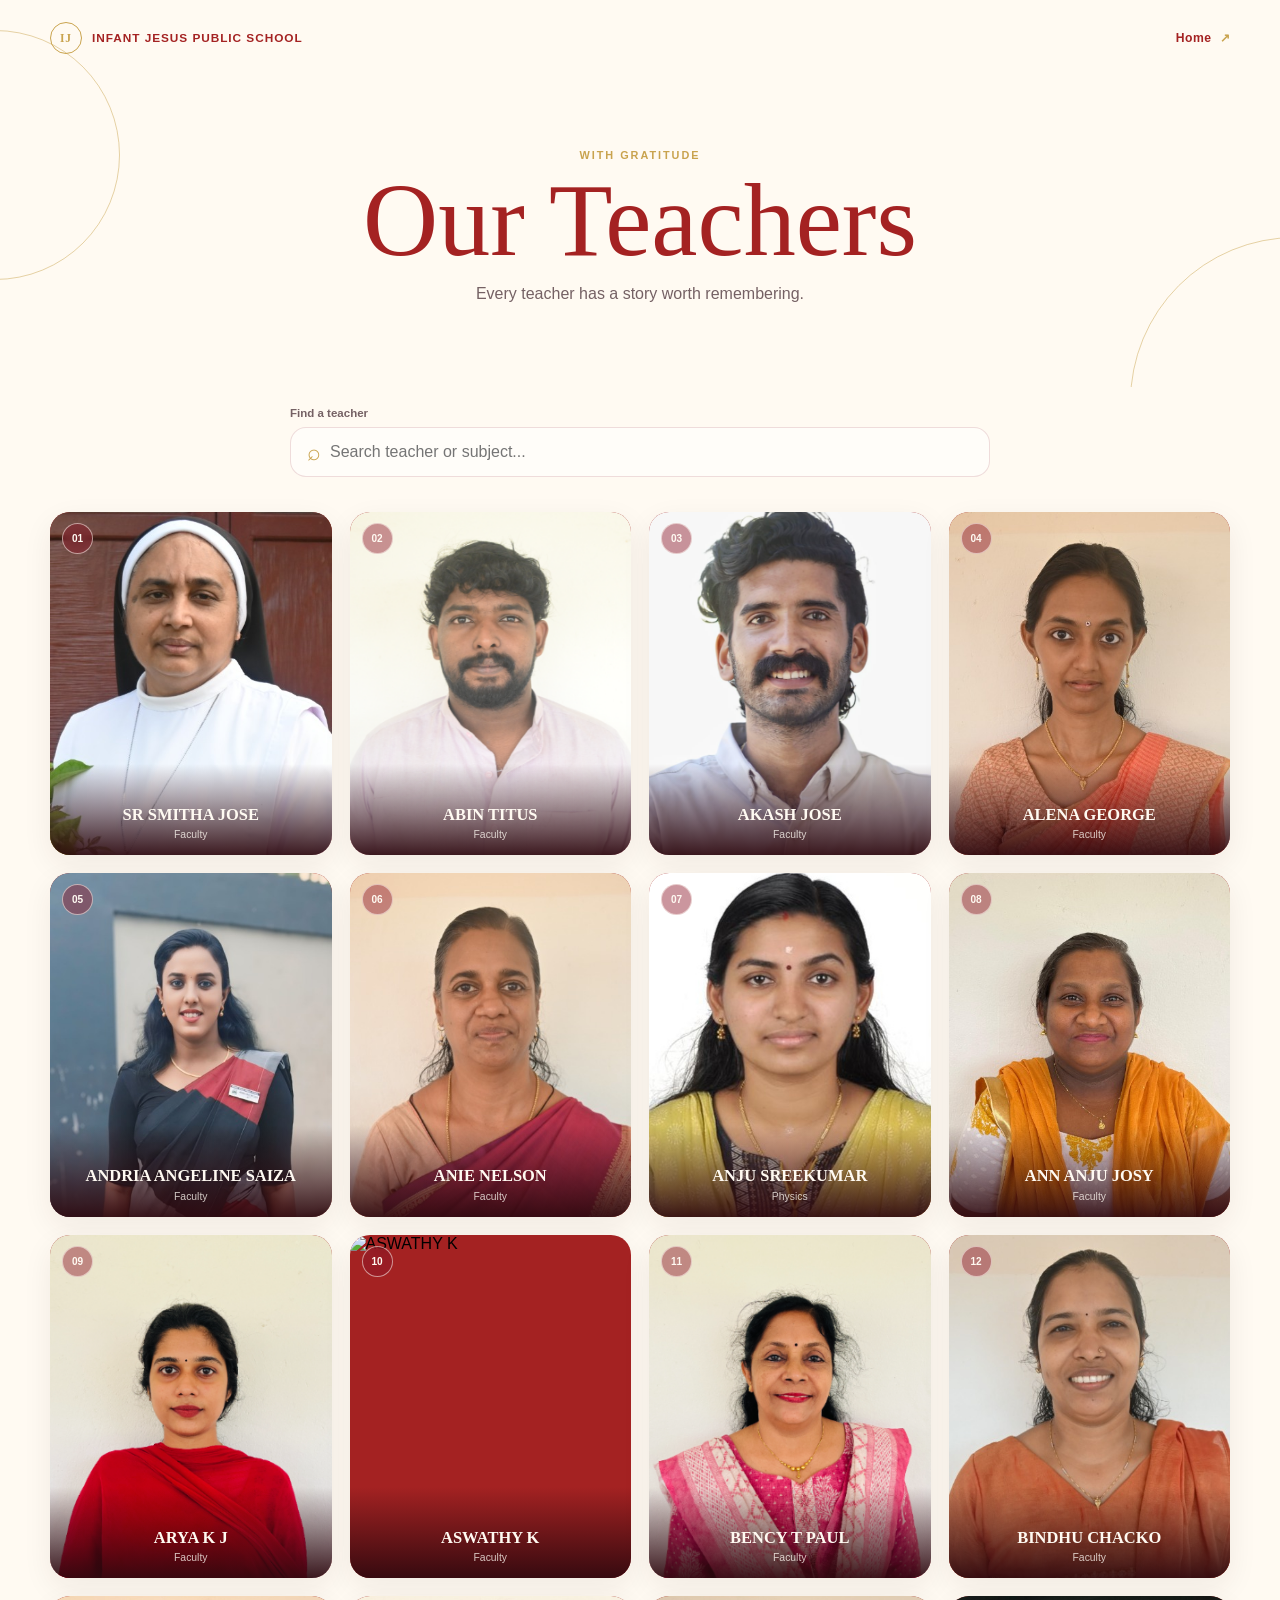
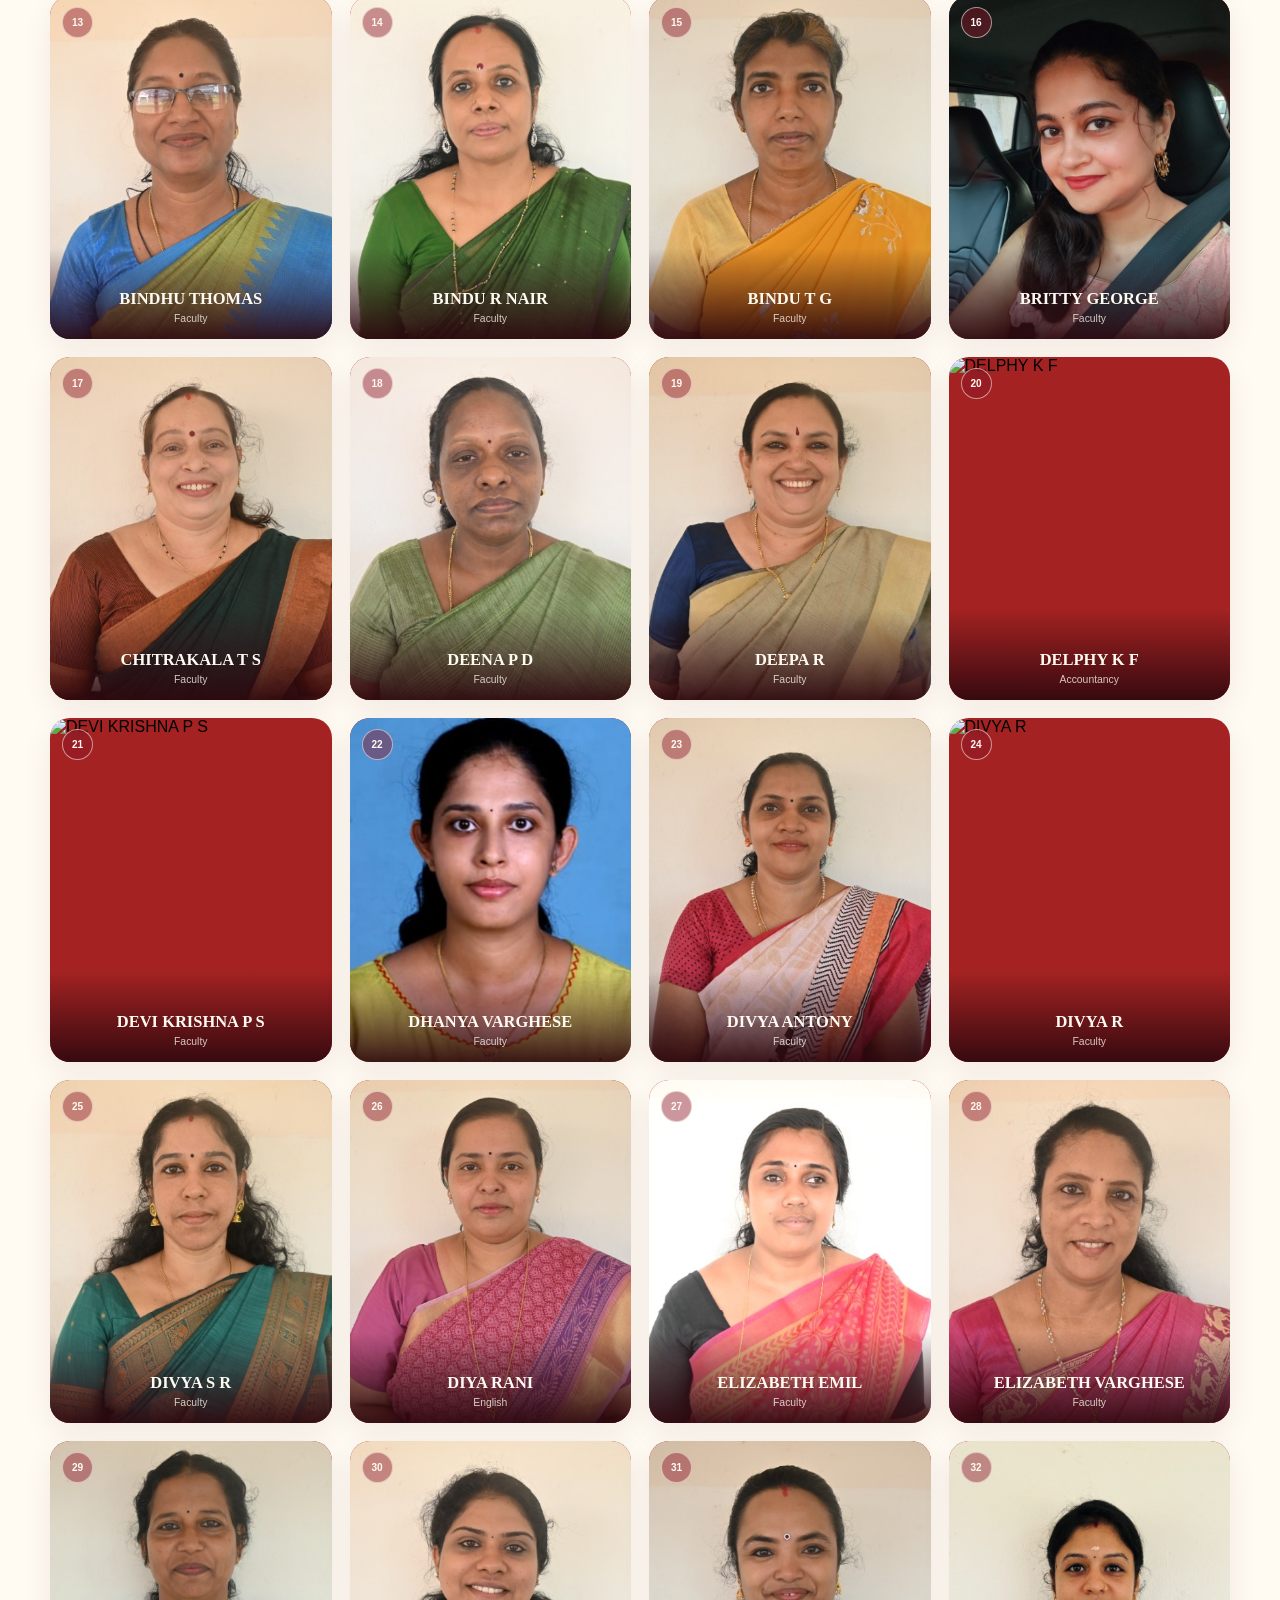
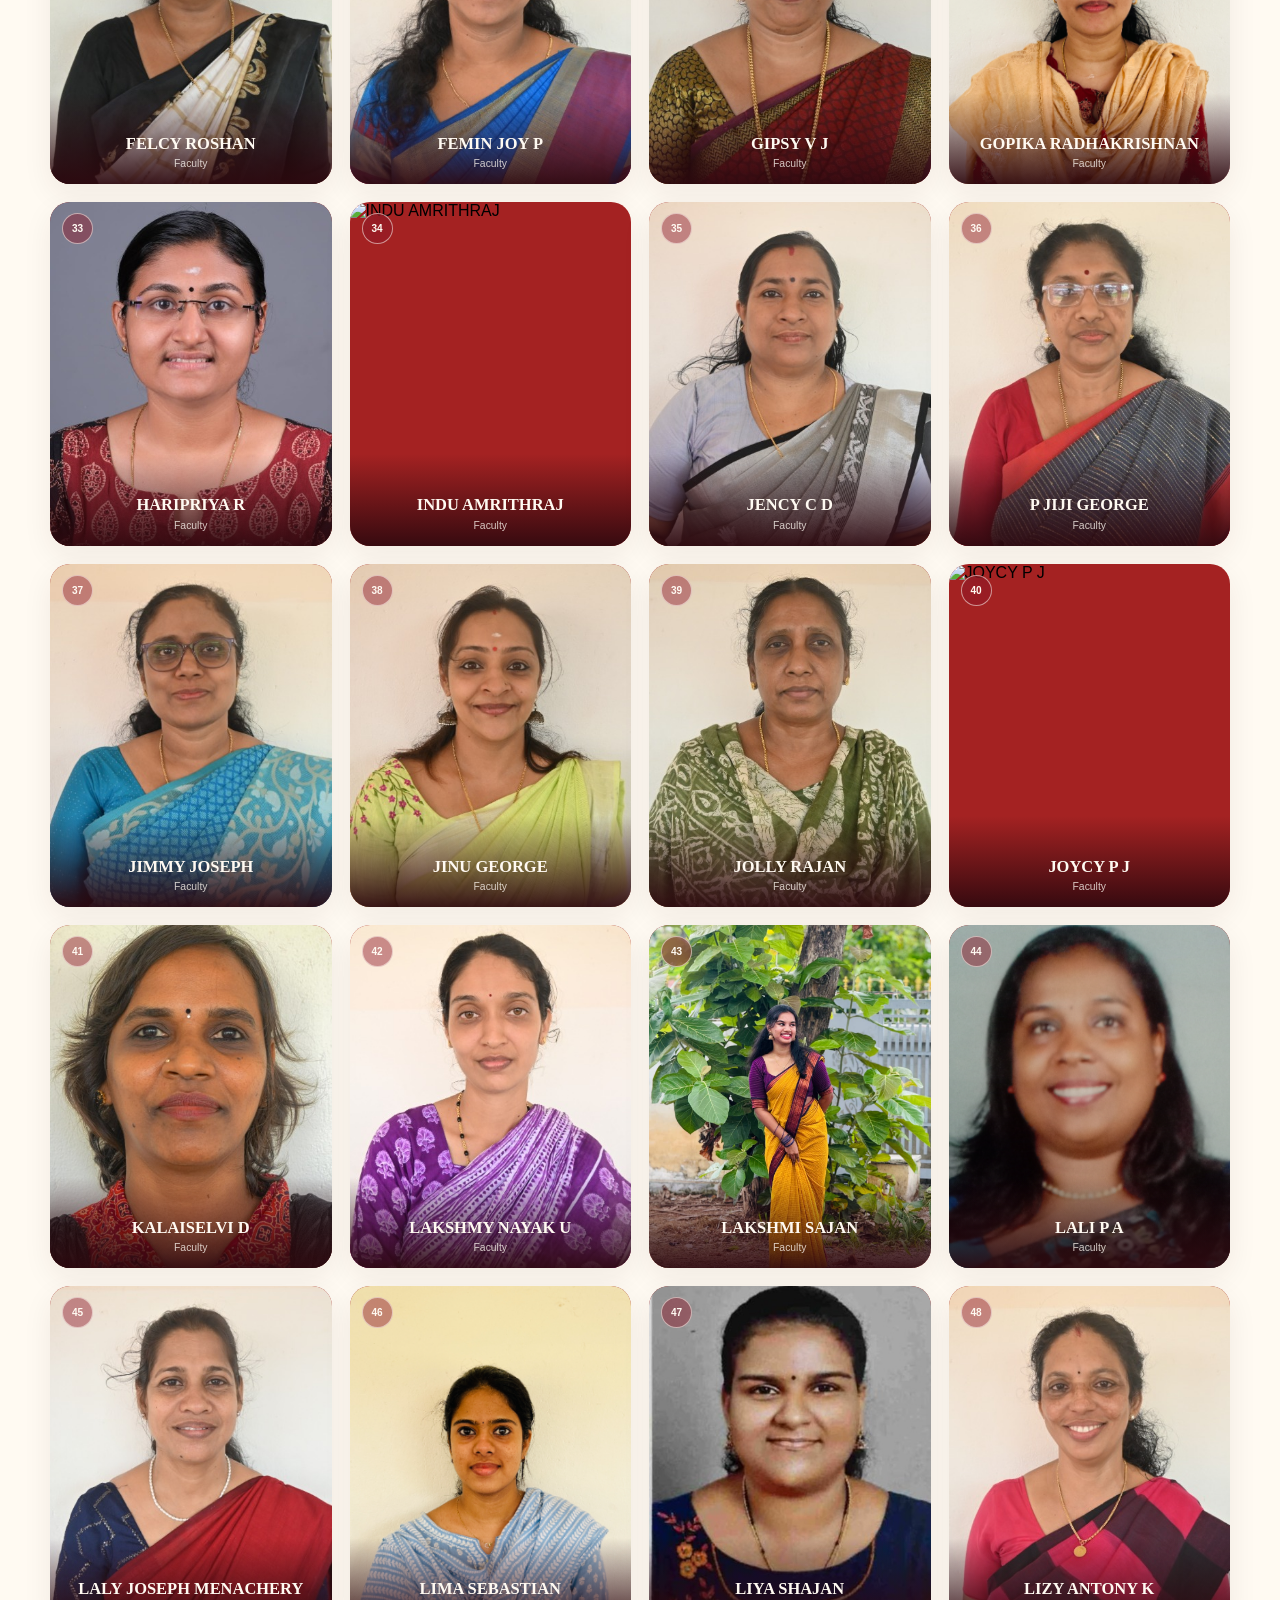
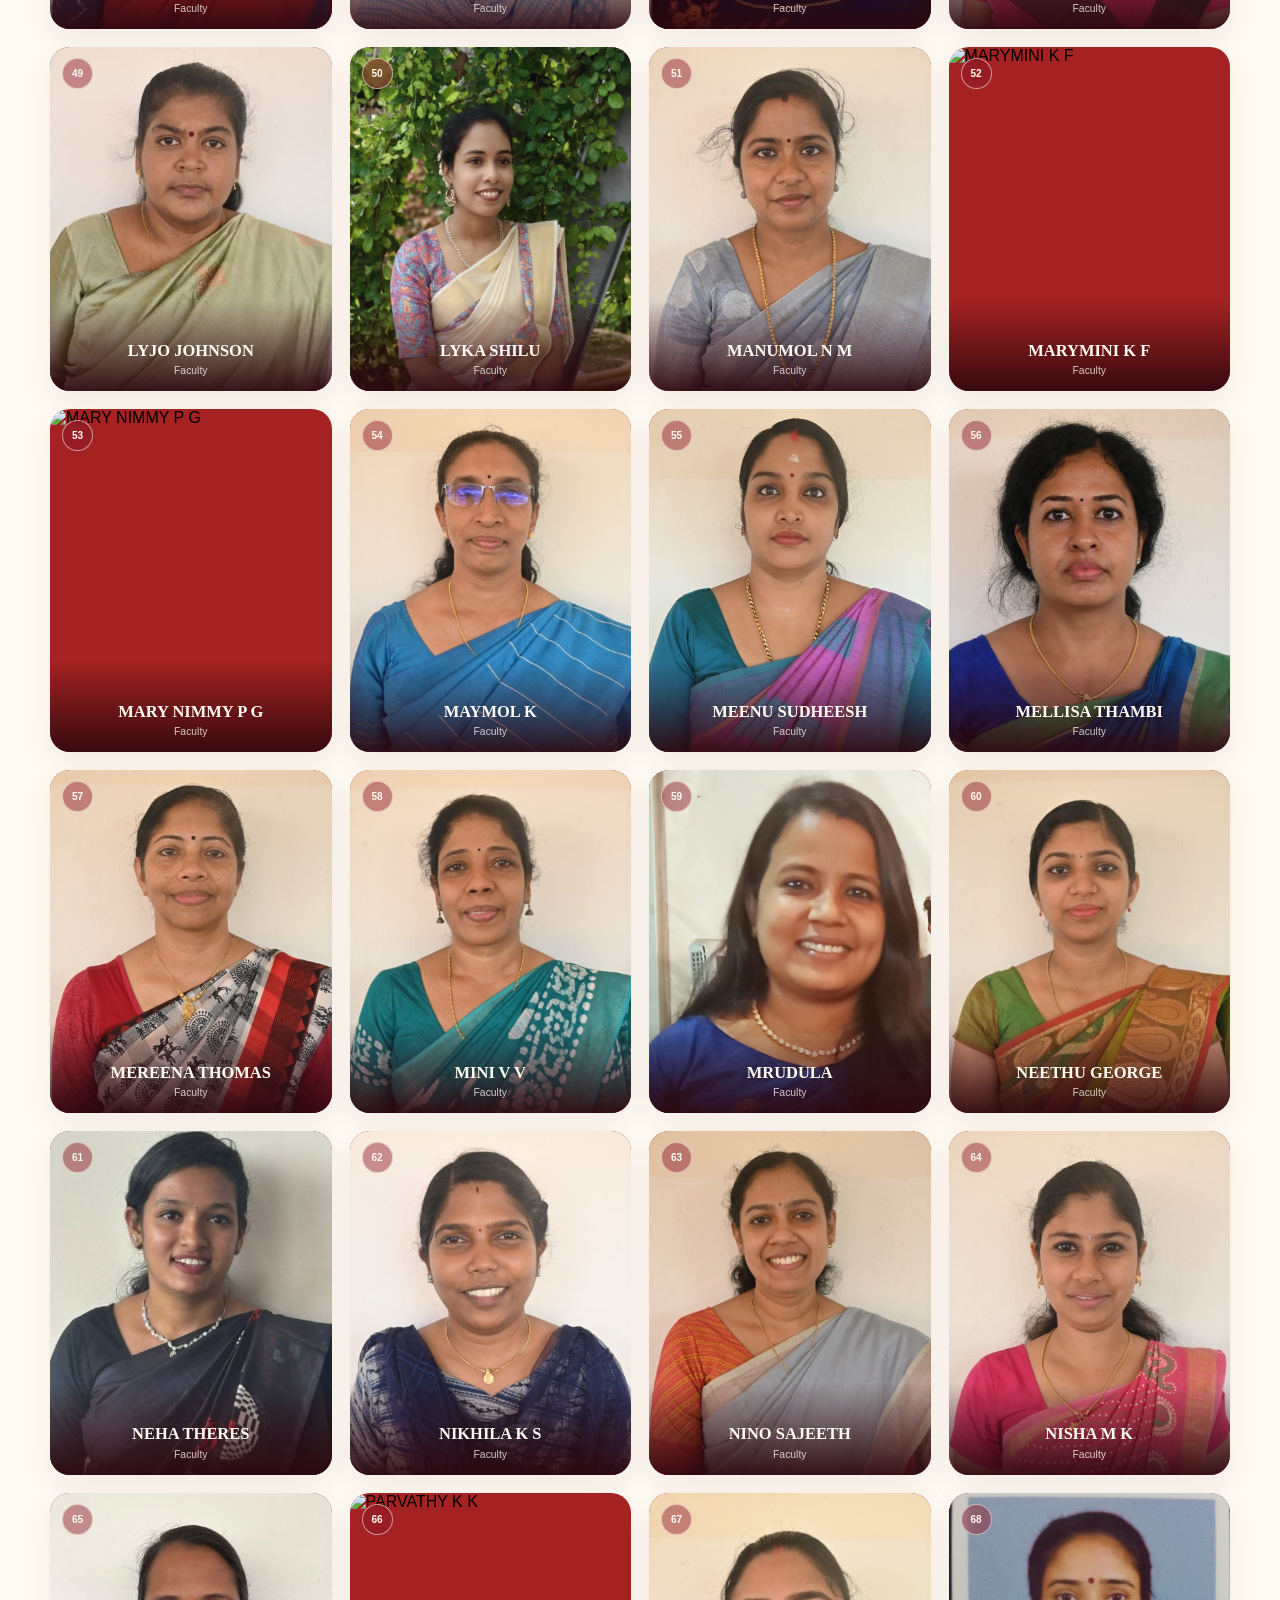
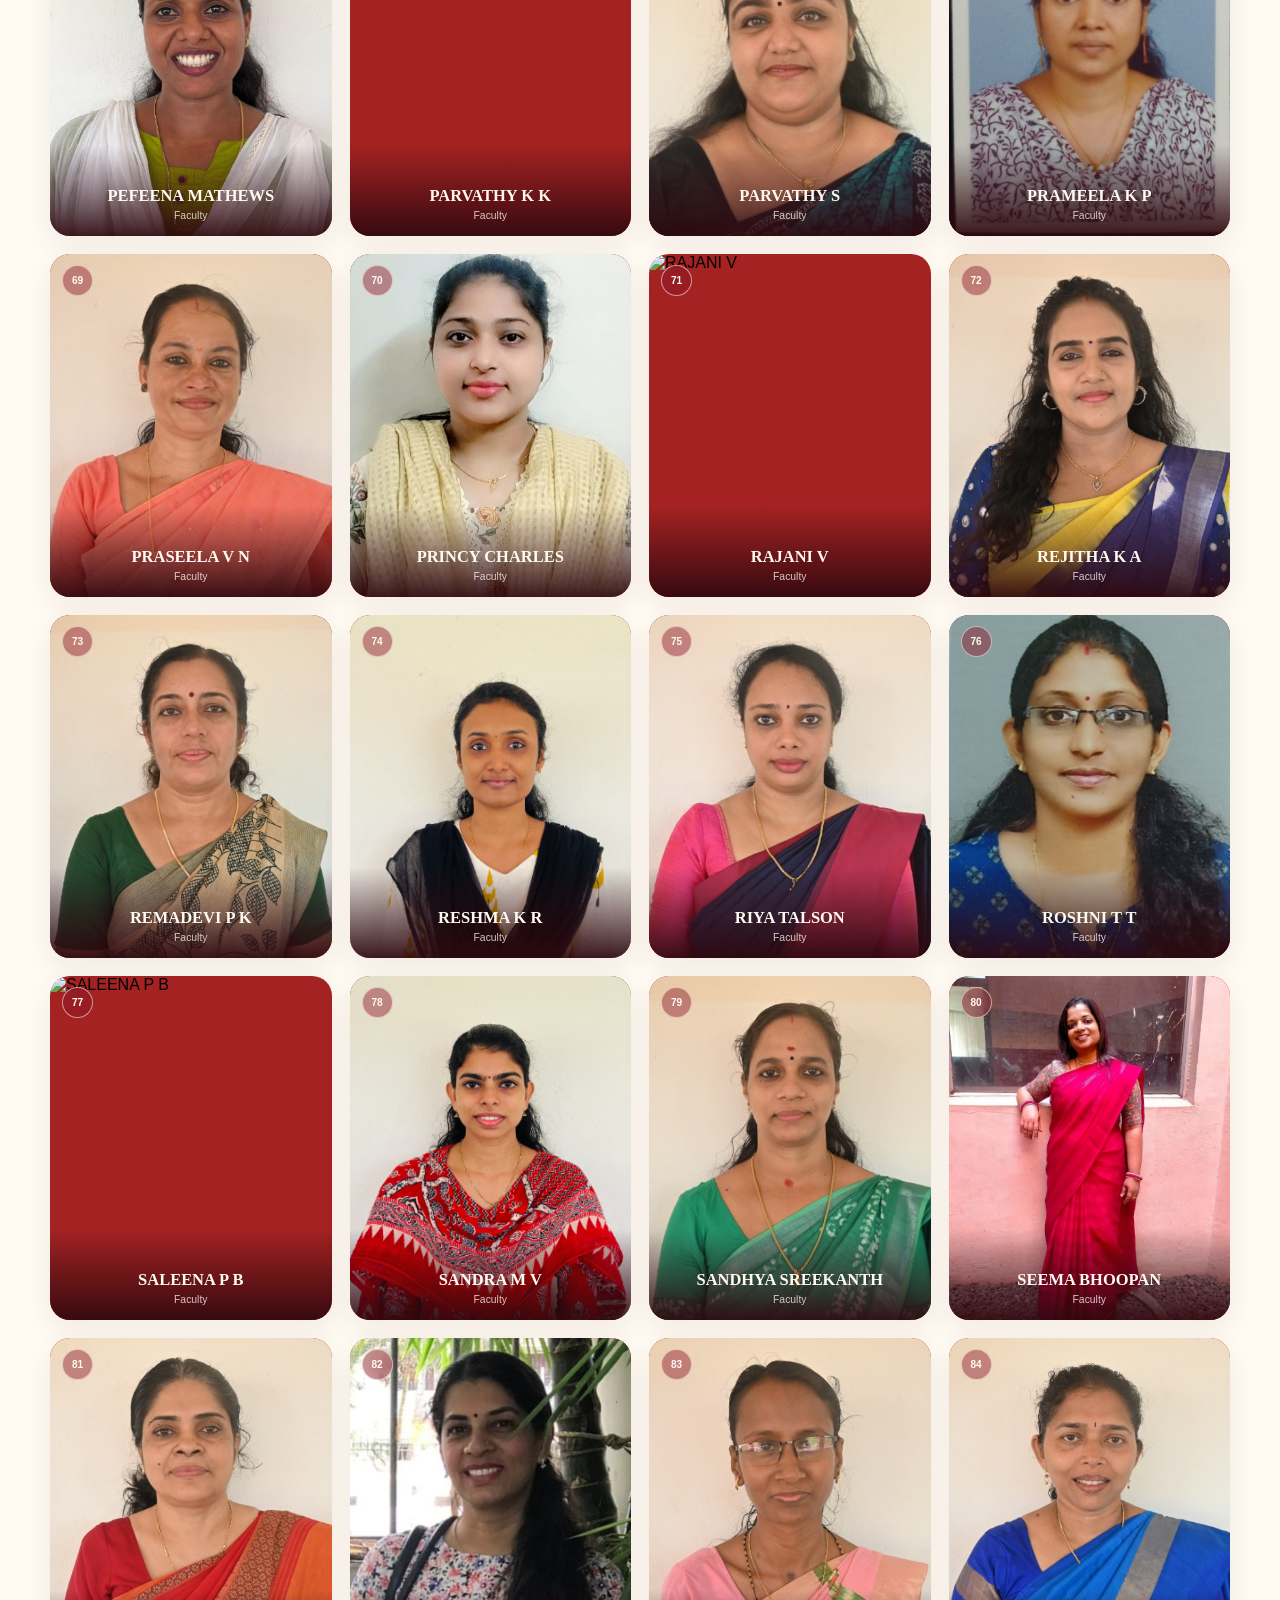
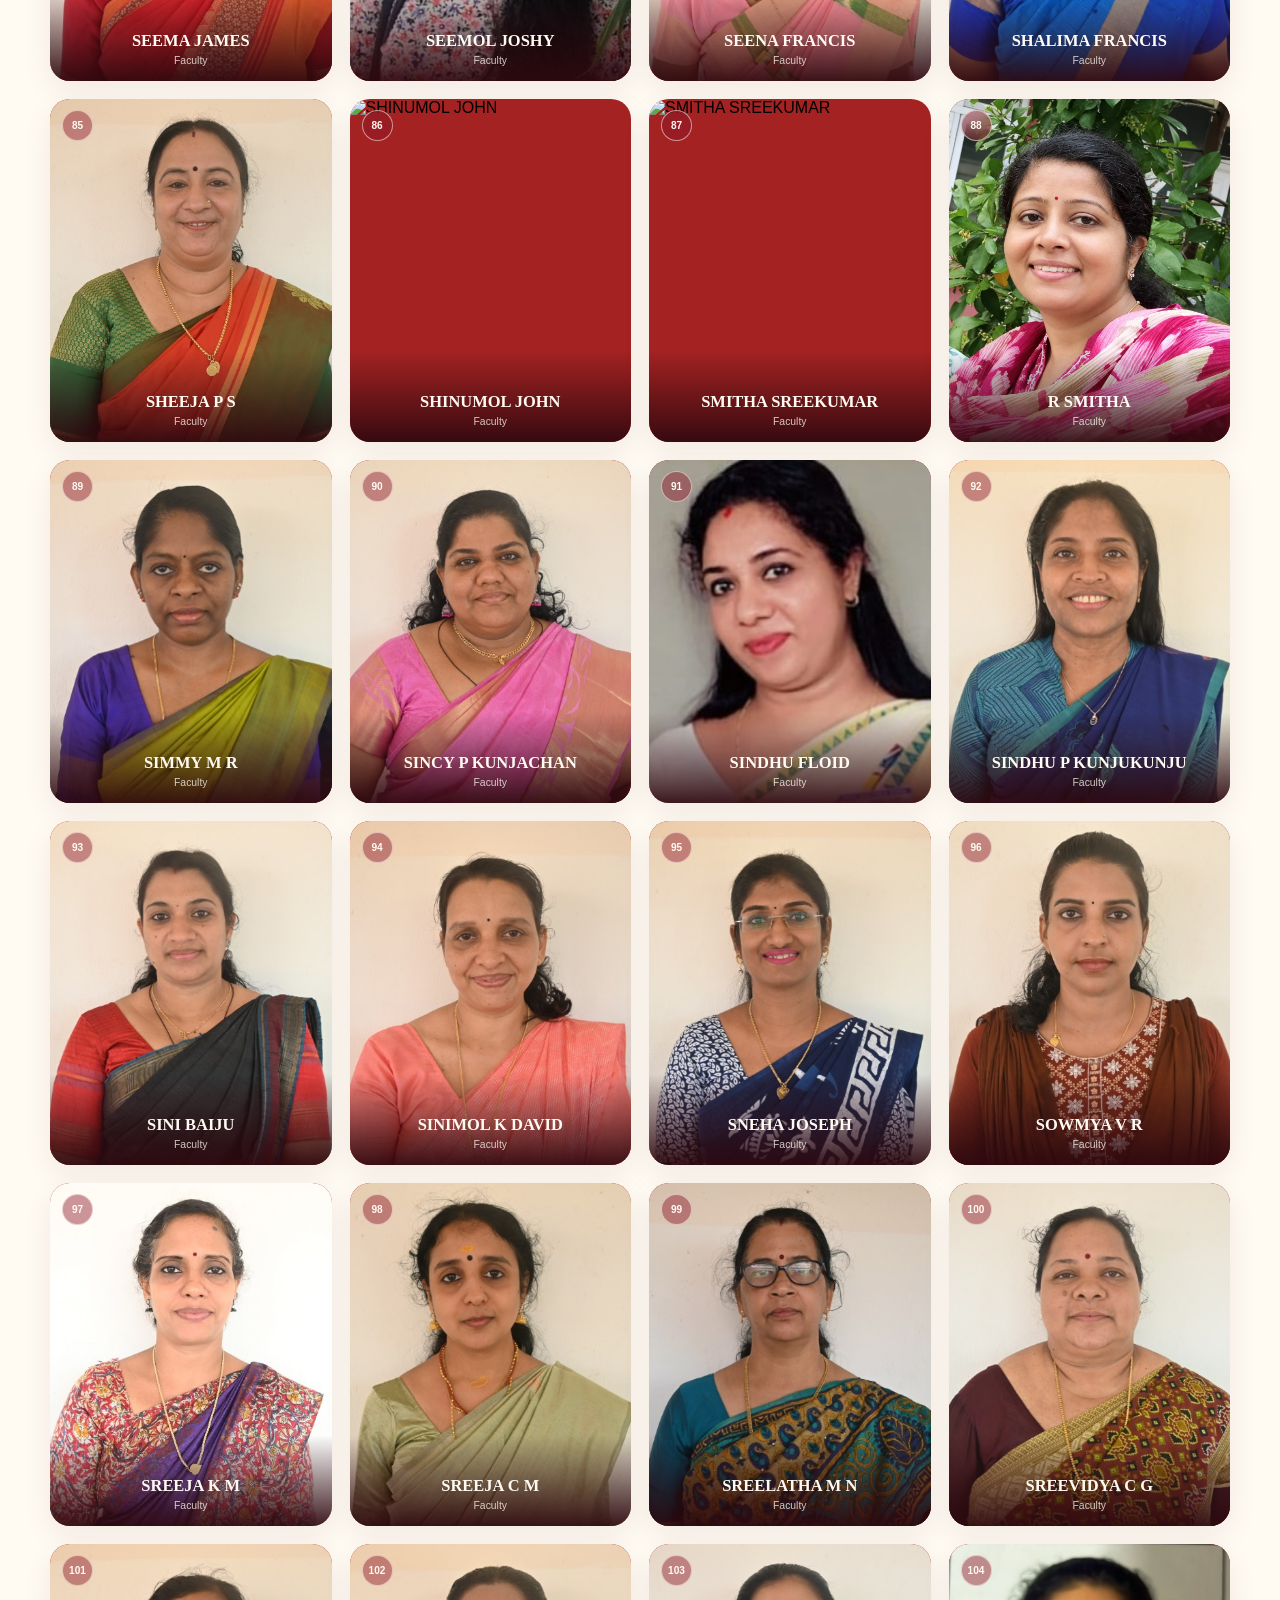
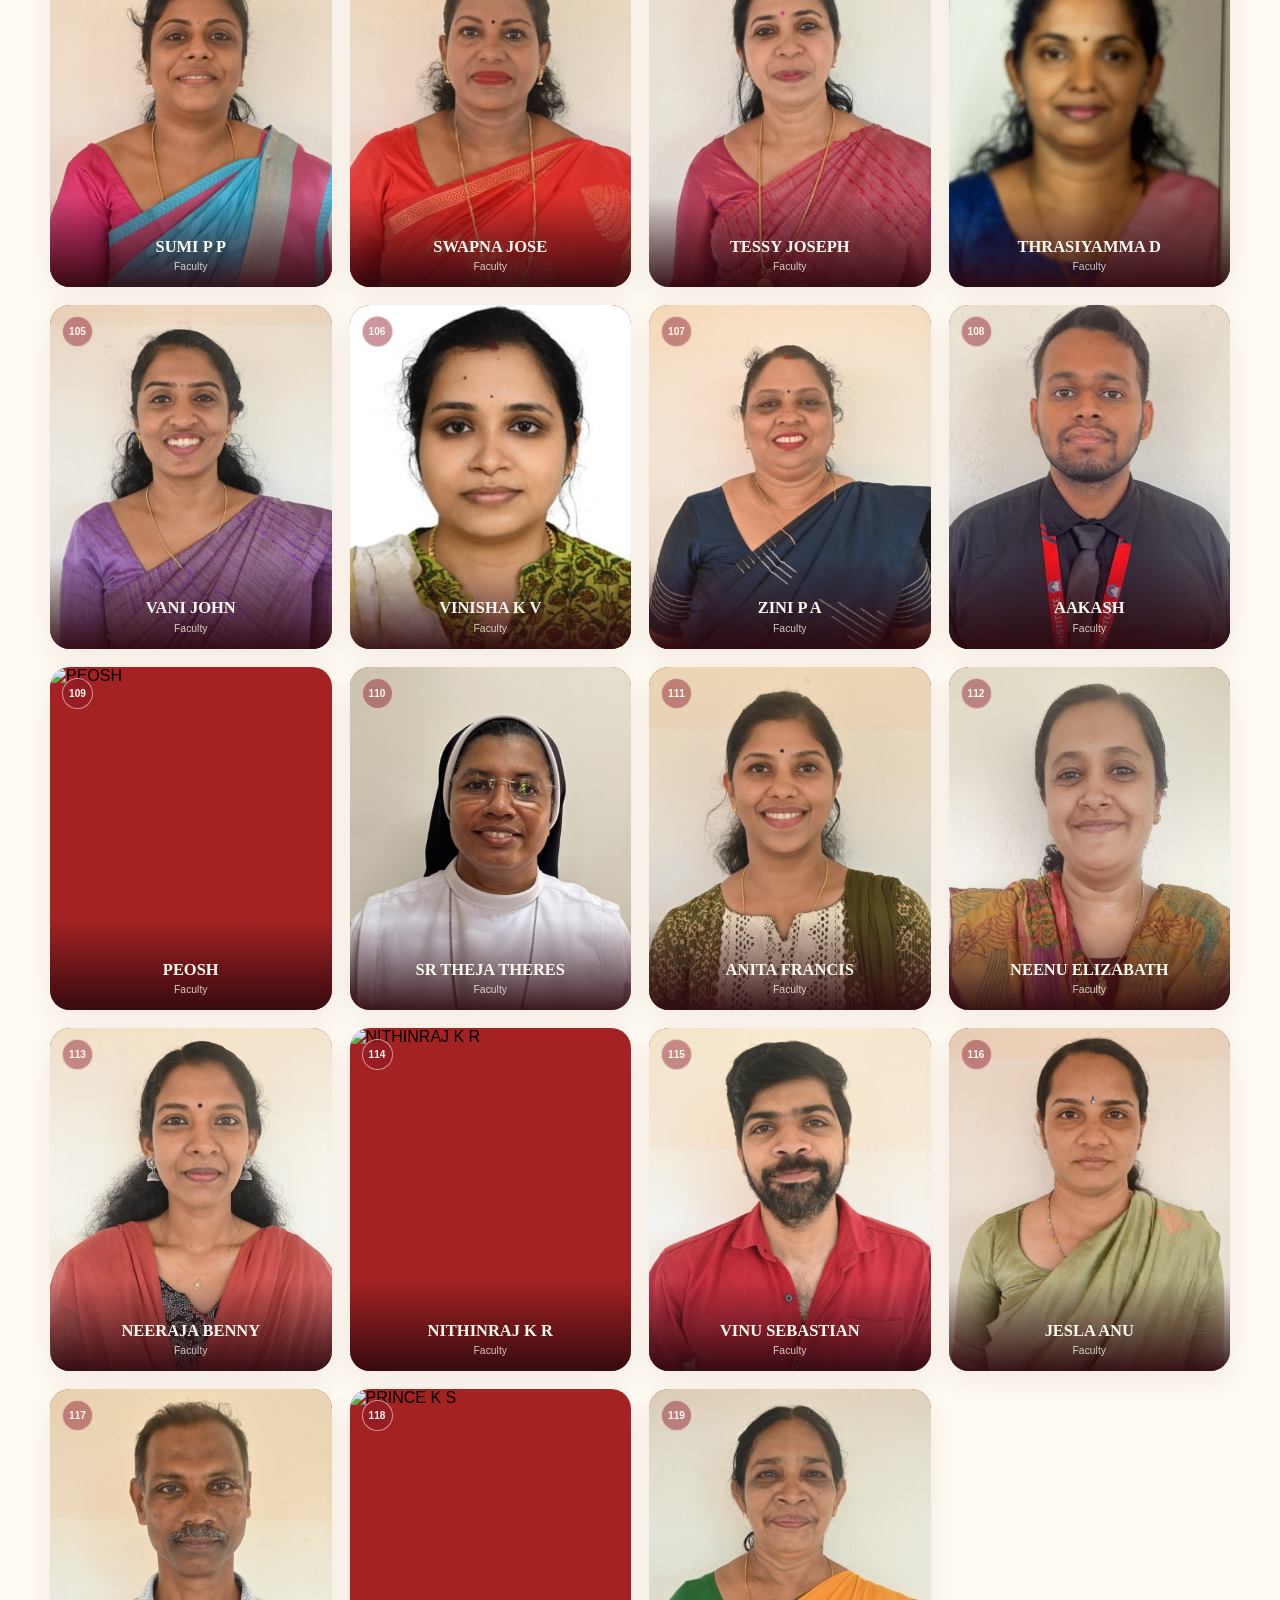
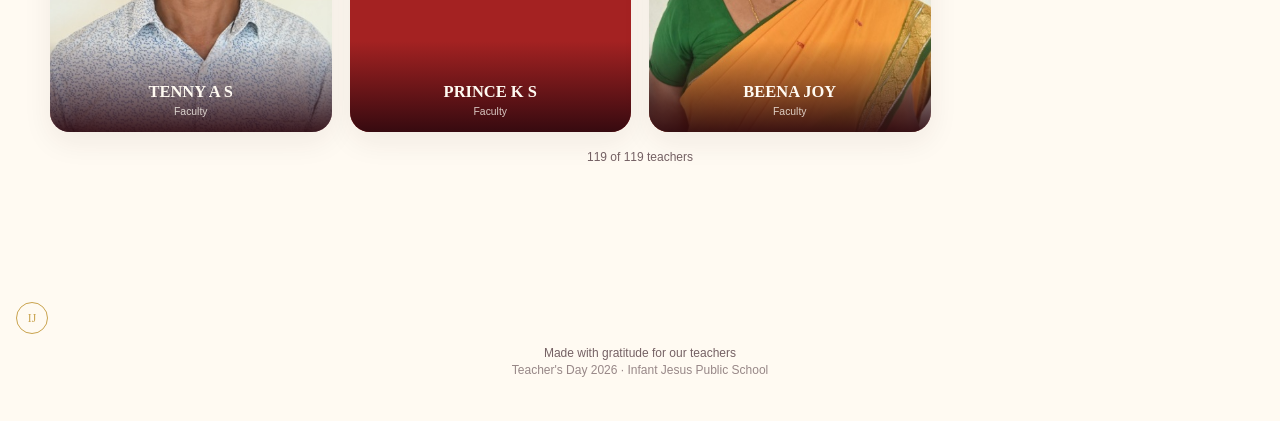
==== teachers.html @ 5f5517dc "Update teachers.html" ====
<!DOCTYPE html>
<html lang="en">
<head>
  <meta charset="UTF-8">
  <meta name="viewport" content="width=device-width, initial-scale=1.0">
  <meta name="description" content="Explore the teachers of Infant Jesus Public School, North Paravur.">
  <meta name="theme-color" content="#8c1728">
  <title>Our Teachers | Infant Jesus Public School</title>
  <link rel="stylesheet" href="style.css">
</head>
<body class="teachers-page">

  <nav class="nav">
    <a class="brand" href="index.html">
      <span class="brand-mark">IJ</span>
      <span>Infant Jesus Public School</span>
    </a>
    <a class="nav-link" href="index.html">Home <span>↗</span></a>
  </nav>

  <main>
    <section class="directory-hero">
      <div class="directory-decoration deco-left"></div>
      <div class="directory-decoration deco-right"></div>

      <div class="directory-heading">
        <p class="section-kicker">With gratitude</p>
        <h1>Our Teachers</h1>
        <p>Every teacher has a story worth remembering.</p>
      </div>
    </section>

    <section class="directory-section">
      <div class="directory-tools">
        <label for="teacherSearch">Find a teacher</label>
        <div class="search-box">
          <span>⌕</span>
          <input id="teacherSearch" type="search"
                 placeholder="Search teacher or subject..." autocomplete="off">
        </div>
      </div>

      <div class="teacher-grid" id="teacherGrid"></div>

      <p class="no-results" id="noResults">No teacher found.</p>
      <p class="teacher-count" id="teacherCount"></p>
    </section>
  </main>

  <div class="profile-overlay" id="profileOverlay" aria-hidden="true">
    <article class="profile-card" role="dialog" aria-modal="true" aria-labelledby="profileName">
      <button class="close-button" id="closeProfile" aria-label="Close profile">×</button>

      <div class="profile-photo" id="profilePhoto">
        <div class="profile-placeholder">PHOTO</div>
      </div>

      <p class="profile-subject" id="profileSubject"></p>
      <h2 id="profileName"></h2>

      <div class="profile-section">
        <h3>About</h3>
        <p id="profileBio"></p>
      </div>

    </article>
  </div>

  <footer>
    <div class="footer-mark">IJ</div>
    <p>Made with gratitude for our teachers</p>
    <span>Teacher's Day 2026 · Infant Jesus Public School</span>
  </footer>

  <script>
    /*
      EDITABLE TEACHER DATA
      ----------------------
      2026-27 Staff List - Infant Jesus Public School, North Paravur

      photo example:
      photo: "https://via.placeholder.com/300"

      For local images:
      photo: "images/teacher-name.jpg"

      You can add photos and bios for each teacher as needed.
    */

    const teachers = [
    { name: "SR SMITHA JOSE", subject: "Faculty", photo: "SR. SMITHA JOSE.jpg.jpeg",
        bio: "Our dedicated and energetic principal...we thank you for pioneering our journey towards success. Your dedication and commitment is a source of our inspiration ." },
    { name: "ABIN TITUS", subject: "Faculty", photo: "ABIN TITUS.jpg.jpeg",
        bio: "Thank you to our amazing art teacher, for always igniting our creativity and helping us to see the world through more beautiful lens." },
    { name: "AKASH JOSE", subject: "Faculty", photo: "AKASH JOSE.jpg.jpeg",
        bio: "Thank you to our amazing PT teacher...for always keeping us active, guiding us to push our limits with a smile... for being both a teacher and a friendly brother at the same time " },
    { name: "ALENA GEORGE", subject: "Faculty", photo: "ALENA.jpg.jpeg",
        bio: "Thank you for being a guiding light and for inspiring young minds every day. Your dedication to teaching is truly appreciated." },
    { name: "ANDRIA ANGELINE SAIZA", subject: "Faculty", photo: "ANDRIA.jpg.jpeg",
        bio: "A teacher's impact goes far beyond the classroom. Thank you for your patience, guidance, and commitment." },
    { name: "ANIE NELSON", subject: "Faculty", photo: "ANIE.jpg.jpeg",
        bio: "A teacher's impact goes far beyond the classroom. Thank you for your patience, guidance, and commitment." },
    { name: "ANJU SREEKUMAR", subject: "Physics", photo: "ANJU SREEKUMAR.jpg.jpeg",
        bio: "Thank you miss. Your physics classes are treasure boxes of knowledge and wisdom...we are grateful to have a teacher who goes beyond the boundaries of a textbook to give the deepest understanding of the subject." },
    { name: "ANN ANJU JOSY", subject: "Faculty", photo: "ANN ANJU.jpg.jpeg",
        bio: "Your dedication to shaping young minds is truly admirable. Thank you for being an inspiration to your students." },
    { name: "ARYA K J", subject: "Faculty", photo: "ARYA K J.jpg.jpeg",
        bio: " Behind every successful student is the guidance of a dedicated teacher. Thank you for all that you do." },
    { name: "ASWATHY K", subject: "Faculty", photo: "ASWATHY.jpg.jpeg",
        bio: "Thank you for making learning a journey filled with knowledge and discovery. Your contribution is deeply valued." },
    { name: "BENCY T PAUL", subject: "Faculty", photo: "BENCY.jpg.jpeg",
        bio: "Your patience, dedication, and commitment to education are truly appreciated. Thank you for inspiring students every day." },
    { name: "BINDHU CHACKO", subject: "Faculty", photo: "BINDU CHACKO.jpg.jpeg",
        bio: " Your patience, dedication, and commitment to education are truly appreciated. Thank you for inspiring students every day." },
    { name: "BINDHU THOMAS", subject: "Faculty", photo: "BINDHU THOMAS.jpg.jpeg",
        bio: "A great teacher leaves a lasting impression on every young mind they guide. Thank you for your valuable contribution." },
    { name: "BINDU R NAIR", subject: "Faculty", photo: "BINDU R NAIR.jpg.jpeg",
        bio: "Thank you miss. Your classes are epitomes of wisdom. We thank you for the catalyst for our curiosity and for bonding with us through science.." },
    { name: "BINDU T G", subject: "Faculty", photo: "BINDHU T G.jpg.jpeg",
        bio: " Thank you for being a source of knowledge, encouragement, and inspiration. Your work truly makes a difference." },
    { name: "BRITTY GEORGE", subject: "Faculty", photo: "britty.jpg.jpeg",
        bio: "Teaching is more than a profession—it is the art of shaping the future. Thank you for carrying out this role with dedication." },
    { name: "CHITRAKALA T S", subject: "Faculty", photo: "CHITRAKALA TS.jpg.jpeg",
        bio: "Your guidance helps students grow not only academically but also as individuals. Thank you for your constant support and encouragement." },
    { name: "DEENA P D", subject: "Faculty", photo: "DEENA P D.jpg.jpeg",
        bio: "Thank you for dedicating your time and effort to nurturing young minds. Your contribution to education is invaluable." },
    { name: "DEEPA R", subject: "Faculty", photo: "DEEPA R.jpg.jpeg",
        bio: "Every lesson taught has the power to shape a brighter future. Thank you for being a part of that journey." },
    { name: "DELPHY K F", subject: "Accountancy", photo: "DELPHY.jpg.jpeg",
        bio: "Thank you for making the world of accounts and numbers clear and sweet for us.." },
    { name: "DEVI KRISHNA P S", subject: "Faculty", photo: "DEVI KRISHNA.jpg.jpeg",
        bio: "Your commitment to teaching and guiding students is truly inspiring. Thank you for all the difference you make." },
    { name: "DHANYA VARGHESE", subject: "Faculty", photo: "DHANYA VARGHESE.jpg.jpeg",
        bio: "Thank you for opening up the digital world to us..your patience and innovative teaching methods make technology lot more interesting.." },
    { name: "DIVYA ANTONY", subject: "Faculty", photo: "DIVYA ANTONY K.jpg.jpeg",
        bio: "Add the 2–3 line biography here." },
    { name: "DIVYA R", subject: "Faculty", photo: "DIVYA R.jpg.jpeg",
        bio: "Thank you for being someone who helps turn curiosity into knowledge. Your dedication is sincerely appreciated" },
    { name: "DIVYA S R", subject: "Faculty", photo: "DIVYA S R.jpg.jpeg",
        bio: "Thank you for making complex concepts clear and enjoyable. Your patience and dedication not only help us master mathematics, but also build our problem solving skills.." },
    { name: "DIYA RANI", subject: "English", photo: "DIYA RANI.jpg.jpeg",
        bio: "Thank you for helping us find our voices through language and literature.. your passion for storytelling and inspiring expression has made every class a journey of discovery.." },
    { name: "ELIZABETH EMIL", subject: "Faculty", photo: "ELIZABETH EMIL.jpg.jpeg",
        bio: "Your efforts may be seen in small moments today, but their impact can last for years. Thank you for everything you do." },
    { name: "ELIZABETH VARGHESE", subject: "Faculty", photo: "ELIZABETH VARGHESE.jpg.jpeg",
        bio: "Thank you for inspiring students to learn, grow, and believe in themselves. Your role is truly special." },
    { name: "FELCY ROSHAN", subject: "Faculty", photo: "FELCY ROSHAN.jpg.jpeg",
        bio: "Thank you dear Felcy miss for being the mother and mentor to all of us ...you are a comfort zone for us in our days of gloom..your passion to guide us in prayer and wisdom will always inspire us..." },
    { name: "FEMIN JOY P", subject: "Faculty", photo: "FEMIN JOY P.jpg.jpeg",
        bio: "A classroom becomes a place of possibility because of dedicated teachers like you. Thank you for your valuable efforts." },
    { name: "GIPSY V J", subject: "Faculty", photo: "GIPSY V J.jpg.jpeg",
        bio: " Your guidance and dedication help shape the leaders of tomorrow. Thank you for being an important part of their journey." },
    { name: "GOPIKA RADHAKRISHNAN", subject: "Faculty", photo: "GOPIKA RADHAKRISHNAN.jpg.jpeg",
        bio: "Thank you for bringing knowledge, encouragement, and purpose into the lives of your students. Your work is truly appreciated." },
    { name: "HARIPRIYA R", subject: "Faculty", photo: "HARIPRIYA R.jpg.jpeg",
        bio: "Great teachers help students discover their potential. Thank you for being a part of that important journey." },
    { name: "INDU AMRITHRAJ", subject: "Faculty", photo: "INDU.jpg.jpeg",
        bio: "Thank you for being a constant source of support and guidance. Your listening ears and wise advices help us navigate in life and discover our true potential.." },
    { name: "JENCY C D", subject: "Faculty", photo: "JENCY C.D.jpg.jpeg",
        bio: "Thank you for being a wonderful teacher who makes our mothertongue so engaging and joyful..your encouragement helps us appreciate our language and culture even more.." },
    { name: "P JIJI GEORGE", subject: "Faculty", photo: "JIJI GEORGE.jpg.jpeg",
        bio: "hank you for the patience and effort you bring into your work each day. Your contribution does not go unnoticed." },
    { name: "JIMMY JOSEPH", subject: "Faculty", photo: "JIMMY JOSEPH.jpg.jpeg",
        bio: "Your ability to make mathematical concepts and clear and enjoyable is truly appreciated...your classes also instills a strong sense of confidence and critical thinking ability in us.." },
    { name: "JINU GEORGE", subject: "Faculty", photo: "JINU GEORGE.jpg.jpeg",
        bio: "Your boundless affection and warmth made our first steps into the world of learning feel like home..your gentle care has shaped our earliest joys in learning and discovery.." },
    { name: "JOLLY RAJAN", subject: "Faculty", photo: "JOLLY.jpg.jpeg",
        bio: " Thank you for bringing social science to life and helping us understand complexities of history, society and our place in the world.." },
    { name: "JOYCY P J", subject: "Faculty", photo: "JOYCY.jpg.jpeg",
        bio: " A teacher has the unique ability to inspire, guide, and transform lives. Thank you for doing all this and more." },
    { name: "KALAISELVI D", subject: "Faculty", photo: "KALAISELVI D.jpg.jpeg",
        bio:" Your yoga classes brought peace and mindfulness into our daily routine helping us find balance and strength.." },
    { name: "LAKSHMY NAYAK U", subject: "Faculty", photo: "LAKSHMY NAYAK U.jpg.jpeg",
        bio: "Thank you for making a difference through your dedication to education. Your guidance is sincerely valued." },
    { name: "LAKSHMI SAJAN", subject: "Faculty", photo: "lakshmi.jpg.jpeg",
        bio: "Your warmth and friendliness made the library a welcoming sanctuary, encouraging our love for reading and quiet exploration." },
    { name: "LALI P A", subject: "Faculty", photo: "LALI P A.jpg.jpeg",
        bio: "Patience and boundless energy defined your classroom creating a safe and wonderous space for our earliest steps in learning." },
    { name: "LALY JOSEPH MENACHERY", subject: "Faculty", photo: "LALY JOSEPH MENACHERY.jpg.jpeg",
        bio: "Your work contributes to building brighter minds and stronger futures. Thank you for your constant dedication." },
    { name: "LIMA SEBASTIAN", subject: "Faculty", photo: "LIMA SEBASTIAN.jpg.jpeg",
        bio: "Every student benefits from the guidance of a committed teacher. Thank you for sharing your knowledge and experience." },
    { name: "LIYA SHAJAN", subject: "Faculty", photo: "LIYA SHAJAN.jpg.jpeg",
        bio: "Positivity and enthusiasm defined your teaching inspiring us to explore history and society with confidence." },
    { name: "LIZY ANTONY K", subject: "Faculty", photo: "LIZY ANTONY K.jpg.jpeg",
        bio: "Your diligent leadership and dedication in guiding the lower primary department has created a nurturing environment for both, students and staff." },
    { name: "LYJO JOHNSON", subject: "Faculty", photo: "LYJO JOHNSON.jpg.jpeg",
        bio: "Your insightful english lessons and guidance have deepened our appreciation for literature and refined our communication skills." },
    { name: "LYKA SHILU", subject: "Faculty", photo: "lyka.jpg.jpeg",
        bio: "Thank you for being an educator who contributes to the growth and development of young minds. Your efforts are truly meaningful." },
    { name: "MANUMOL N M", subject: "Faculty", photo: "MANUMOL N M.jpg.jpeg",
        bio: "Your engaging social science lessons made complex topics interesting and and relevant, helping us understand the world around us and our role in it." },
    { name: "MARYMINI K F", subject: "Faculty", photo: "MARYMINI K.F.jpg.jpeg",
        bio: "Your commitment and hard work play an important role in shaping the future. Thank you for your valuable contribution." },
    { name: "MARY NIMMY P G", subject: "Faculty", photo: "MARY NIMMY.jpg.jpeg",
        bio: "The lessons taught by a teacher often extend far beyond textbooks. Thank you for the guidance and wisdom you share." },
    { name: "MAYMOL K", subject: "Faculty", photo: "MAYMOL K.jpg.jpeg",
        bio: "Maymol ji..aapko hamara Vineeth namaskar...aapse hum hamesha aabhari honge..kyonki aapne hame jo pyar aur aatmavishwas diya..vo hamesha hamare dilon mein rahenge." },
    { name: "MEENU SUDHEESH", subject: "Faculty", photo: "MEENU SUDHEESH.jpg.jpeg",
        bio: "Thank you for inspiring a love for learning and encouraging students to reach their potential. Your impact is truly valuable." },
    { name: "MELLISA THAMBI", subject: "Faculty", photo: "MELLISA THAMBI.jpg.jpeg",
        bio: "Your dedication to teaching creates opportunities for students to learn and succeed. Thank you for all that you do." },
    { name: "MEREENA THOMAS", subject: "Faculty", photo: "MEREENA THOMAS.jpg.jpeg",
        bio: "Your insightful guidance and dedication to teaching information practices have made tough concepts clear and engaging.." },
    { name: "MINI V V", subject: "Faculty", photo: "MINI V V.jpg.jpeg",
        bio: " Thank you for inspiring a love for learning and encouraging students to reach their potential. Your impact is truly valuable." },
    { name: "MRUDULA", subject: "Faculty", photo: "MRUDULA.jpg.jpeg",
        bio: "The lessons taught by a teacher often extend far beyond textbooks. Thank you for the guidance and wisdom you share." },
    { name: "NEETHU GEORGE", subject: "Faculty", photo: "NEETHU GEORGE.jpg.jpeg",
        bio: "Your commitment and hard work play an important role in shaping the future. Thank you for your valuable contribution." },
    { name: "NEHA THERES", subject: "Faculty", photo: "NEHA THERES.jpg.jpeg",
        bio: "Thank you for being a part of every student's journey towards knowledge and growth. Your dedication is greatly appreciated." },
    { name: "NIKHILA K S", subject: "Faculty", photo: "NIKHILA K S.jpg.jpeg",
        bio: "Thank you for your long-standing energy and dedication in promoting physical fitness and sportsmanship among students." },
    { name: "NINO SAJEETH", subject: "Faculty", photo: "NINO SAJEETH.jpg.jpeg",
        bio: " We are deeply grateful for your engaging biology lessons that brought the wonders of the living world to life and fostered our curiosity about nature." },
    { name: "NISHA M K", subject: "Faculty", photo: "NISHA M K.jpg.jpeg",
        bio: "Thank you for your dynamic approach to teaching maths which turned challenging topics into rewarding learning experiences and strengthened our analytical skills." },
    { name: "PEFEENA MATHEWS", subject: "Faculty", photo: "PEFEENA MATHEWS.jpg.jpeg",
        bio: "Thank you miss..for your constant encouragement, for teaching us the importance of teamwork and discipline." },
    { name: "PARVATHY K K", subject: "Faculty", photo: "PARVATHY K.jpg.jpeg",
        bio: "A teacher's greatest achievement lies in the lives they help shape. Thank you for your meaningful contribution to education." },
    { name: "PARVATHY S", subject: "Faculty", photo: "PARVATHY S.jpg.jpeg",
        bio: "Thank you for making technology fun and accessible, helping us develop essential digital skills and to obtain our computer literacy." },
    { name: "PRAMEELA K P", subject: "Faculty", photo: "PRAMEELA K P.jpg.jpeg",
        bio: "Your dedication, patience, and commitment continue to inspire those around you. Thank you for everything you contribute." },
    { name: "PRASEELA V N", subject: "Faculty", photo: "PRASEELA V.N.jpg.jpeg",
        bio: " Thank you for your dedicated efforts in teaching us malayalam, helping us understand our language and culture and guiding us through literature with patience and enthusiasm." },
    { name: "PRINCY CHARLES", subject: "Faculty", photo: "PRINCY CHARLES.jpg.jpeg",
        bio: "Thank you for helping students learn, explore, and grow with every passing day. Your efforts truly matter." },
    { name: "RAJANI V", subject: "Faculty", photo: "RAJANI.jpg.jpeg",
        bio: "Thank you for your engaging chemistry lessons that fostered our understanding of fundamental concepts and ignited a deeper appreciation for the molecular world." },
    { name: "REJITHA K A", subject: "Faculty", photo: "REJITHA K.A.jpg.jpeg",
        bio: "The future is shaped in classrooms by dedicated educators. Thank you for being an important part of that process." },
    { name: "REMADEVI P K", subject: "Faculty", photo: "REMADEVI P.K.jpg.jpeg",
        bio: "Thank you for your constant efforts to guide and encourage young minds. Your work is deeply appreciated." },
    { name: "RESHMA K R", subject: "Faculty", photo: "RESHMA K R.jpg.jpeg",
        bio: " Your role as an educator carries the power to inspire generations. Thank you for your dedication and commitment.Thank you for the effort you put into helping students discover, learn, and grow. Your contribution is sincerely appreciated.." },
    { name: "RIYA TALSON", subject: "Faculty", photo: "RIYA TALSON.jpg.jpeg",
        bio: " Thank you for your dedicated efforts in teaching us malayalam and guiding us through our dance steps, helping us appreciate the joy of artistic expression." },
    { name: "ROSHNI T T", subject: "Faculty", photo: "ROSHNI T T.jpg.jpeg",
        bio: "Add the 2–3 line biography here." },
    { name: "SALEENA P B", subject: "Faculty", photo: "SALEENA.jpg.jpeg",
        bio: ".Thank you for the effort you put into helping students discover, learn, and grow. Your contribution is sincerely appreciated." },
    { name: "SANDRA M V", subject: "Faculty", photo: "SANDRA M V.jpg.jpeg",
        bio: "Your dedication to students and education is truly commendable. Thank you for your valuable guidance and support." },
    { name: "SANDHYA SREEKANTH", subject: "Faculty", photo: "SANDHYA SREEKANTH N NAIR.jpg.jpeg",
        bio: " The knowledge and values shared by teachers help build a better tomorrow. Thank you for being a part of this important mission." },
    { name: "SEEMA BHOOPAN", subject: "Faculty", photo: "seema bh.jpg.jpeg",
        bio: "The knowledge and values shared by teachers help build a better tomorrow. Thank you for being a part of this important mission." },
    { name: "SEEMA JAMES", subject: "Faculty", photo: "SEEMA JAMES.jpg.jpeg",
        bio: "Thank you for your inspiring guidance in coding and technology, and for sparking the creativity that even resonates through this project." },
    { name: "SEEMOL JOSHY", subject: "Faculty", photo: "SEEMOL JOSHY.jpg.jpeg",
        bio: " Your guidance helps students take meaningful steps towards their future. Thank you for your dedication and encouragement." },
    { name: "SEENA FRANCIS", subject: "Faculty", photo: "SEENA FRANCIS.jpg.jpeg",
        bio: " Thank you for your warm and gentle efforts in teaching us hindi...laying the foundation for our love of the language and culture." },
    { name: "SHALIMA FRANCIS", subject: "Faculty", photo: "SHALIMA FRANCIS.jpg.jpeg",
        bio: "Your efforts may sometimes go unnoticed, but they are never without meaning. Thank you for the difference you make each day." },
    { name: "SHEEJA P S", subject: "Faculty", photo: "SHEEJA P.S.jpg.jpeg",
        bio: " Thank you for your exemplary leadership and for making physics interesting, fueling our scientific curiosity and analytical skills. Your mentorship has prepared us well for our academic and personal journeys ahead." },
    { name: "SHINUMOL JOHN", subject: "Faculty", photo: "SHINUMOL.jpg.jpeg",
        bio: "Thank you for being one of the many people who make our school feel like a place where we can learn, grow, and become better individuals." },
    { name: "SMITHA SREEKUMAR", subject: "Faculty", photo: "SMITHA SREEKUMAR.jpg.jpeg",
        bio: "The impact of a teacher is often felt long after the lessons are over. Thank you for leaving a positive mark on so many young lives." },
    { name: "R SMITHA", subject: "Faculty", photo: "r smitha.jpg.jpeg",
        bio: "The impact of a teacher is often felt long after the lessons are over. Thank you for leaving a positive mark on so many young lives." },
    { name: "SIMMY M R", subject: "Faculty", photo: "SIMMY M R.jpg.jpeg",
        bio: "Your presence in our school has contributed in ways that words may never fully express. Thank you for all that you do for your students." },
    { name: "SINCY P KUNJACHAN", subject: "Faculty", photo: "SINCY KUNJACHAN.jpg.jpeg",
        bio: "Some people teach lessons, while others leave behind inspiration. Thank you for being a meaningful part of our journey." },
    { name: "SINDHU FLOID", subject: "Faculty", photo: "SINDHU FLOID.jpg.jpeg",
        bio: "Thank you for being not only a brilliant maths teacher but also a mother at times, giving full ears to our queries..your care and affection moves a lot of souls and you will always be there in our hearts and prayers..." },
    { name: "SINDHU P KUNJUKUNJU", subject: "Faculty", photo: "SINDHU P KUNJUKUNJU.jpg.jpeg",
        bio: "Thank you dear sindhu miss ... For standing out with us even in tough times. You are undoubtedly one of the best chapters in our academic life...Your leadership and motivation haved moved oru hearts and souls." },
    { name: "SINI BAIJU", subject: "Faculty", photo: "SINI BAIJU.jpg.jpeg",
        bio: "A teacher's kindness and guidance can stay with a student for years. Thank you for being a source of encouragement and inspiration." },
    { name: "SINIMOL K DAVID", subject: "Faculty", photo: "SINIMOL K DAVID.jpg.jpeg",
        bio: "Your guidance has been a beacon of light. Thank you for passing to us , not just the language but the light of culture that comes with it." },
    { name: "SNEHA JOSEPH", subject: "Faculty", photo: "SNEHA JOSEPH.jpg.jpeg",
        bio: "Thank you for making the laws of physics come alive in the classroom and sparking our curiosity about the Universe." },
    { name: "SOWMYA V R", subject: "Faculty", photo: "SOWMYA V R.jpg.jpeg",
        bio: "Every teacher becomes a small but meaningful part of a student's story. Thank you for being part of ours." },
    { name: "SREEJA K M", subject: "Faculty", photo: "SREEJA K M.jpg.jpeg",
        bio: "Thank you for not only teaching us hindi but also instilling a deep appreciation for the language and it's deep cultural heritage." },
    { name: "SREEJA C M", subject: "Faculty", photo: "SREEJA C M.jpg.jpeg",
        bio: "Thank you for filling our life with melody of your music .. and for sharing with us your musical expertise. We are incredibly proud of having the opportunity to learn from such a gifted artist." },
    { name: "SREELATHA M N", subject: "Faculty", photo: "M N SREELATHA.jpg.jpeg",
        bio: "Add the 2–3 line biography here." },
    { name: "SREEVIDYA C G", subject: "Faculty", photo: "SREEVIDYA C G.jpg.jpeg",
        bio: "Add the 2–3 line biography here." },
    { name: "SUMI P P", subject: "Faculty", photo: "SUMI P P.jpg.jpeg",
        bio: "Add the 2–3 line biography here." },
    { name: "SWAPNA JOSE", subject: "Faculty", photo: "SWAPNA JOSE.jpg.jpeg",
        bio: "Add the 2–3 line biography here." },
    { name: "TESSY JOSEPH", subject: "Faculty", photo: "TESSY JOSEPH.jpg.jpeg",
        bio: "Add the 2–3 line biography here." },
    { name: "THRASIYAMMA D", subject: "Faculty", photo: "THRASIYAMMA D.jpg.jpeg",
        bio: "Add the 2–3 line biography here." },
    { name: "VANI JOHN", subject: "Faculty", photo: "VANI JOHN.jpg.jpeg",
        bio: "Add the 2–3 line biography here." },
    { name: "VINISHA K V", subject: "Faculty", photo: "VINISHA K V.jpg.jpeg",
        bio: "Add the 2–3 line biography here." },
    { name: "ZINI P A", subject: "Faculty", photo: "ZINI P.A.jpg.jpeg",
        bio: "Add the 2–3 line biography here." },
    { name: "AAKASH", subject: "Faculty", photo: "AAKASH.jpg.jpeg",
        bio: "Add the 2–3 line biography here." },
    { name: "PEOSH", subject: "Faculty", photo: "PEOSH.jpg.jpeg",
        bio: "Add the 2–3 line biography here." },
    { name: "SR THEJA THERES", subject: "Faculty", photo: "SR THEJA THERESE.jpg.jpeg",
        bio: "Add the 2–3 line biography here." },
    { name: "ANITA FRANCIS", subject: "Faculty", photo: "ANITA FRANCIS.jpg.jpeg",
        bio: "Add the 2–3 line biography here." },
    { name: "NEENU ELIZABATH", subject: "Faculty", photo: "NEENU ELIZABATH.jpg.jpeg",
        bio: "Add the 2–3 line biography here." },
    { name: "NEERAJA BENNY", subject: "Faculty", photo: "NEERAJA BENNY.jpg.jpeg",
        bio: "Add the 2–3 line biography here." },
    { name: "NITHINRAJ K R", subject: "Faculty", photo: "NITHINRAJ.jpg.jpeg",
        bio: "Add the 2–3 line biography here." },
    { name: "VINU SEBASTIAN", subject: "Faculty", photo: "VINU SEBASTIAN.jpg.jpeg",
        bio: "Add the 2–3 line biography here." },
    { name: "JESLA ANU", subject: "Faculty", photo: "JESLA ANU.jpg.jpeg",
        bio: "Add the 2–3 line biography here." },
    { name: "TENNY A S", subject: "Faculty", photo: "TENNY A.S.jpg.jpeg",
        bio: "Add the 2–3 line biography here." },
    { name: "PRINCE K S", subject: "Faculty", photo: " ",
        bio: "Add the 2–3 line biography here." },
    { name: "BEENA JOY", subject: "Faculty", photo: "BEENA.jpg.jpeg",
        bio: "Add the 2–3 line biography here." }
    ];

    // If you added the image files to the repo with filenames matching the teacher names (e.g. "AKASH JOSE.jpg.jpeg"),
    // auto-fill empty photo fields so the new images show up without editing every entry.
    teachers.forEach(t => {
      if (!t.photo || t.photo.trim() === "") {
        t.photo = t.name + ".jpg.jpeg";
      }
    });

    const grid = document.getElementById("teacherGrid");
    const search = document.getElementById("teacherSearch");
    const count = document.getElementById("teacherCount");
    const noResults = document.getElementById("noResults");

    const overlay = document.getElementById("profileOverlay");
    const closeButton = document.getElementById("closeProfile");
    const profilePhoto = document.getElementById("profilePhoto");
    const profileName = document.getElementById("profileName");
    const profileSubject = document.getElementById("profileSubject");
    const profileBio = document.getElementById("profileBio");

    function safe(value) {
      return String(value)
        .replaceAll("&", "&amp;")
        .replaceAll("<", "&lt;")
        .replaceAll(">", "&gt;")
        .replaceAll('"', "&quot;")
        .replaceAll("'", "&#039;");
    }

    function renderTeachers(list) {
      grid.innerHTML = "";

      list.forEach((teacher) => {
        const index = teachers.indexOf(teacher) + 1;
        const tile = document.createElement("button");
        tile.className = "teacher-tile";
        tile.setAttribute("aria-label", `View ${teacher.name}`);

        const photoMarkup = teacher.photo
          ? `<img src="${safe(teacher.photo)}" alt="${safe(teacher.name)}">`
          : `<div class="tile-photo-placeholder"><span>PHOTO</span></div>`;

        tile.innerHTML = `
          <span class="tile-number">${String(index).padStart(2, "0")}</span>
          <span class="tile-photo">${photoMarkup}</span>
          <span class="tile-caption">
            <strong>${safe(teacher.name)}</strong>
            <small>${safe(teacher.subject)}</small>
          </span>
        `;

        tile.addEventListener("click", () => openProfile(teacher));
        grid.appendChild(tile);
      });

      count.textContent = `${list.length} of ${teachers.length} teachers`;
      noResults.classList.toggle("visible", list.length === 0);
    }

    function openProfile(teacher) {
      profileName.textContent = teacher.name;
      profileSubject.textContent = teacher.subject;
      profileBio.textContent = teacher.bio;

      profilePhoto.innerHTML = teacher.photo
        ? `<img src="${safe(teacher.photo)}" alt="${safe(teacher.name)}">`
        : `<div class="profile-placeholder">PHOTO</div>`;

      overlay.classList.add("active");
      overlay.setAttribute("aria-hidden", "false");
      document.body.classList.add("no-scroll");
      closeButton.focus();
    }

    function closeProfile() {
      overlay.classList.remove("active");
      overlay.setAttribute("aria-hidden", "true");
      document.body.classList.remove("no-scroll");
    }

    search.addEventListener("input", () => {
      const query = search.value.toLowerCase().trim();

      const filtered = teachers.filter(teacher =>
        teacher.name.toLowerCase().includes(query) ||
        teacher.subject.toLowerCase().includes(query)
      );

      renderTeachers(filtered);
    });

    closeButton.addEventListener("click", closeProfile);

    overlay.addEventListener("click", event => {
      if (event.target === overlay) closeProfile();
    });

    document.addEventListener("keydown", event => {
      if (event.key === "Escape" && overlay.classList.contains("active")) {
        closeProfile();
      }
    });

    renderTeachers(teachers);
  </script>
</body>
</html>
---- style.css ----
@import url("https://fonts.googleapis.com/css2?family=Roboto+Slab:wght@700;800;900&display=swap");
@import url('https://fonts.googleapis.com/css2?family=Noto+Serif+Malayalam:wght@700;800;900&display=swap');

/* =========================================================
   PREMIUM TEACHER'S DAY WEBSITE
   3-color palette: deep red / warm white / gold
   ========================================================= */

@font-face {
  font-family: 'Bison';
  src: url('/fonts/Bison-Bold.woff2') format('woff2'),
       url('/fonts/Bison-Bold.woff') format('woff');
  font-weight: 800 900;
  font-style: normal;
  font-display: swap;
}

:root {
  --red: #a42222;
  --red-dark: #a42222;
  --white: #fffaf2;
  --gold: #c9a34e;
  --ink: #32171c;
  --muted: #756164;
  --line: rgba(140, 23, 40, .14);
  --gold-line: rgba(201, 163, 78, .48);
  --card: #fffdf9;
}

* { box-sizing: border-box; }

html { scroll-behavior: smooth; }

body {
  margin: 0;
  color: var(--ink);
  background: var(--white);
  font-family: Inter, Arial, Helvetica, sans-serif;
}

body.no-scroll { overflow: hidden; }

h1, h2, h3 {
  font-family: Georgia, "Times New Roman", serif;
}

a { color: inherit; text-decoration: none; }

button, input { font: inherit; }

.nav {
  position: absolute;
  z-index: 20;
  top: 0;
  left: 0;
  right: 0;
  width: min(1180px, calc(100% - 32px));
  margin: auto;
  padding: 22px 0;
  display: flex;
  align-items: center;
  justify-content: space-between;
}

.brand {
  display: inline-flex;
  align-items: center;
  gap: 10px;
  color: var(--red);
  font-size: .74rem;
  font-weight: 800;
  letter-spacing: .08em;
  text-transform: uppercase;
}

.brand-mark, .footer-mark {
  width: 32px;
  height: 32px;
  display: grid;
  place-items: center;
  border: 1px solid var(--gold);
  border-radius: 50%;
  color: var(--gold);
  font-family: Georgia, serif;
  font-size: .72rem;
}

.nav-link {
  display: inline-flex;
  gap: 8px;
  align-items: center;
  color: var(--red);
  font-size: .76rem;
  font-weight: 800;
  letter-spacing: .04em;
}

.nav-link span { color: var(--gold); }

/* ================= HOME ================= */

.premium-hero {
  min-height: 100svh;
  position: relative;
  overflow: hidden;
  display: grid;
  place-items: center;
  padding: 110px 20px 70px;
  isolation: isolate;
}

.hero-inner {
  position: relative;
  z-index: 5;
  max-width: 900px;
  text-align: center;
  animation: reveal .9s ease both;
  /* Use flex so the block title and surrounding elements stay perfectly centered */
  display: flex;
  flex-direction: column;
  align-items: center;
  justify-content: center;
}

.overline {
  margin: 0;
  color: var(--gold);
  font-size: .68rem;
  font-weight: 900;
  letter-spacing: .2em;
  text-transform: uppercase;
}

.hero-rule {
  width: 54px;
  height: 1px;
  margin: 24px auto;
  background: var(--gold);
}

/*
  BLOCK 9 TITLE
  ---------------------------------------------------------
  Prefer Bison if available. If not, use Noto Serif Malayalam
  (good Malayalam coverage) and apply a slight horizontal
  scale to emulate the elongated bold look you requested.
*/
.block-nine-title {
  margin: 0;
  color: var(--red);
  font-family: "Bison", "Noto Serif", "Roboto Slab", Rockwell, "Rockwell Extra Bold", Georgia, serif;
  font-weight: 900;
  font-size: clamp(3.55rem, 13.5vw, 8.8rem);
  line-height: .84;
  /* Malayalam should keep its native casing; don't force uppercase */
  text-transform: none;
  /* Tighten a bit for Malayalam text */
  letter-spacing: -.02em;
  text-shadow: 0 2px 0 rgba(201,163,78,.12);
  display: inline-block;
  /* Slight elongation to emulate Bison's look when Bison isn't present */
  transform: scaleX(1.00);
}

/*
  MALAYALAM SIGNATURE TITLE
  ---------------------------------------------------------
  For വർണജാലം - italic, slanted signature style while maintaining aesthetics
*/
.malayalam-signature-title {
  margin: 0;
  color: var(--red);
  font-family: "Noto Serif Malayalam", Georgia, serif;
  font-weight: 800;
  font-size: clamp(3.2rem, 12vw, 7.5rem);
  line-height: .9;
  text-transform: none;
  letter-spacing: -.01em;
  text-shadow: 0 2px 0 rgba(201,163,78,.12);
  display: inline-block;
  /* Italic + skew for signature-like appearance */
  font-style: italic;
  transform: skewY(0deg) scaleX(1.00);
}

/* Prefer less slant on narrow screens */
@media (max-width: 520px) 
  
}

/* Prefer less horizontal scale on narrow screens so it doesn't wrap awkwardly */
@media (max-width: 520px) {
  .block-nine-title { transform: scaleX(1.03); }
}

.hero-subtitle {
  width: min(600px, 100%);
  margin: 30px auto 0;
  color: var(--muted);
  font-size: 1rem;
  line-height: 1.8;
}

.hero-cta {
  display: inline-flex;
  align-items: center;
  gap: 17px;
  margin-top: 30px;
  padding: 15px 21px;
  border: 1px solid var(--red);
  border-radius: 999px;
  color: var(--white);
  background: var(--red);
  box-shadow: 0 12px 30px rgba(140,23,40,.12);
  font-size: .76rem;
  font-weight: 900;
  letter-spacing: .05em;
  transition: .25s ease;
}

.hero-cta b {
  color: var(--gold);
  font-size: 1.1rem;
}

.hero-cta:hover {
  background: var(--red-dark);
  transform: translateY(-2px);
}

.school-caption {
  margin: 28px 0 0;
  color: var(--red);
  opacity: .55;
  font-size: .62rem;
  font-weight: 800;
  letter-spacing: .16em;
}

.abstract-art {
  position: absolute;
  z-index: -1;
  pointer-events: none;
}

.art-one {
  width: 330px;
  height: 150px;
  right: -90px;
  top: 21%;
  border: 1px solid var(--gold-line);
  border-radius: 60% 40% 60% 40%;
  transform: rotate(-23deg);
}

.art-two {
  width: 210px;
  height: 120px;
  left: -60px;
  top: 27%;
  border: 1px solid rgba(140,23,40,.2);
  border-radius: 50% 60% 40% 70%;
  transform: rotate(25deg);
}

.art-three {
  width: 150px;
  height: 150px;
  right: 15%;
  bottom: 8%;
  border-radius: 48% 52% 60% 40%;
  background: rgba(201,163,78,.10);
  transform: rotate(35deg);
}

.abstract-ring {
  position: absolute;
  z-index: -2;
  border: 1px solid rgba(201,163,78,.25);
  border-radius: 50%;
}

.ring-one {
  width: 370px;
  height: 370px;
  left: -210px;
  bottom: -200px;
}

.ring-two {
  width: 270px;
  height: 270px;
  right: -150px;
  bottom: -110px;
}

/* ================= CELEBRATION ================= */

.celebration-section {
  width: min(1120px, calc(100% - 32px));
  margin: 0 auto;
  padding: 100px 0;
  display: grid;
  grid-template-columns: 1fr;
  gap: 45px;
  align-items: center;
}

.celebration-image {
  order: 2;
}

.image-placeholder {
  min-height: 390px;
  border-radius: 32px;
  display: flex;
  flex-direction: column;
  align-items: center;
  justify-content: center;
  color: var(--gold);
  background: var(--red);
  box-shadow: 0 22px 55px rgba(50,23,28,.09);
}

.image-placeholder span {
  font-family: Georgia, serif;
  font-size: 2.1rem;
}

.image-placeholder small {
  margin-top: 8px;
  color: var(--white);
  opacity: .75;
}

.celebration-copy { order: 1; }

.section-kicker {
  margin: 0 0 12px;
  color: var(--gold);
  font-size: .68rem;
  font-weight: 900;
  letter-spacing: .18em;
  text-transform: uppercase;
}

.celebration-copy h2 {
  margin: 0;
  color: var(--red);
  font-size: clamp(3rem, 9vw, 5rem);
  line-height: .9;
  font-weight: 500;
}

.celebration-copy p:not(.section-kicker) {
  max-width: 560px;
  margin-top: 24px;
  color: var(--muted);
  line-height: 1.85;
}

.small-gold-line {
  width: 50px;
  height: 2px;
  margin-top: 25px;
  background: var(--gold);
}

/* ================= TEACHERS PAGE ================= */

.directory-hero {
  position: relative;
  min-height: 43svh;
  display: grid;
  place-items: center;
  overflow: hidden;
  padding: 120px 20px 55px;
  text-align: center;
}

.directory-heading {
  position: relative;
  z-index: 2;
  animation: reveal .7s ease both;
}

.directory-heading h1 {
  margin: 0;
  color: var(--red);
  font-size: clamp(3.5rem, 12vw, 6.5rem);
  line-height: .9;
  font-weight: 500;
}

.directory-heading > p:last-child {
  margin: 18px auto 0;
  color: var(--muted);
}

.directory-decoration {
  position: absolute;
  border: 1px solid var(--gold-line);
  border-radius: 50%;
}

.deco-left {
  width: 250px;
  height: 250px;
  left: -130px;
  top: 30px;
}

.deco-right {
  width: 330px;
  height: 330px;
  right: -180px;
  bottom: -180px;
}

.directory-section {
  width: min(1180px, calc(100% - 32px));
  margin: auto;
  padding: 20px 0 100px;
}

.directory-tools {
  width: min(700px, 100%);
  margin: 0 auto 35px;
}

.directory-tools label {
  display: block;
  margin-bottom: 8px;
  color: var(--muted);
  font-size: .72rem;
  font-weight: 800;
}

.search-box {
  display: flex;
  align-items: center;
  gap: 9px;
  padding: 0 16px;
  border: 1px solid var(--line);
  border-radius: 16px;
  background: var(--card);
  transition: .2s ease;
}

.search-box:focus-within {
  border-color: var(--gold);
  box-shadow: 0 0 0 4px rgba(201,163,78,.10);
}

.search-box > span {
  color: var(--gold);
  font-size: 1.45rem;
}

.search-box input {
  width: 100%;
  min-width: 0;
  padding: 15px 0;
  border: 0;
  outline: 0;
  color: var(--ink);
  background: transparent;
}

/* ================= TILE GRID ================= */

.teacher-grid {
  display: grid;
  grid-template-columns: repeat(2, minmax(0, 1fr));
  gap: 13px;
}

.teacher-tile {
  position: relative;
  min-width: 0;
  aspect-ratio: .82;
  overflow: hidden;
  padding: 0;
  border: 0;
  border-radius: 20px;
  background: var(--red);
  cursor: pointer;
  text-align: left;
  box-shadow: 0 10px 30px rgba(50,23,28,.07);
  transition: transform .25s ease, box-shadow .25s ease;
}

.teacher-tile:hover,
.teacher-tile:focus-visible {
  outline: none;
  transform: translateY(-4px);
  box-shadow: 0 18px 40px rgba(50,23,28,.14);
}

.tile-number {
  position: absolute;
  z-index: 5;
  top: 11px;
  left: 12px;
  width: 31px;
  height: 31px;
  display: grid;
  place-items: center;
  border: 1px solid rgba(255,250,242,.55);
  border-radius: 50%;
  color: var(--white);
  background: rgba(140,23,40,.45);
  backdrop-filter: blur(7px);
  font-size: .63rem;
  font-weight: 900;
}

.tile-photo {
  position: absolute;
  inset: 0;
  display: block;
}

.tile-photo img {
  width: 100%;
  height: 100%;
  object-fit: cover;
}

.tile-photo-placeholder {
  width: 100%;
  height: 100%;
  display: grid;
  place-items: center;
  color: rgba(255,250,242,.8);
  background:
    radial-gradient(circle at 50% 40%, rgba(201,163,78,.34), transparent 28%),
    linear-gradient(145deg, var(--red), var(--red-dark));
}

.tile-photo-placeholder span {
  font-family: Georgia, serif;
  font-size: 1.05rem;
  letter-spacing: .12em;
}

.tile-caption {
  position: absolute;
  z-index: 4;
  right: 0;
  bottom: 0;
  left: 0;
  padding: 42px 13px 15px;
  display: flex;
  flex-direction: column;
  align-items: center;
  text-align: center;
  color: var(--white);
  background: linear-gradient(transparent, rgba(45,8,14,.92));
}

.tile-caption strong {
  font-family: Georgia, serif;
  font-size: 1.03rem;
  line-height: 1.1;
}

.tile-caption small {
  margin-top: 5px;
  color: rgba(255,250,242,.78);
  font-size: .65rem;
}

.teacher-count {
  margin: 18px 0 0;
  color: var(--muted);
  text-align: center;
  font-size: .75rem;
}

.no-results {
  display: none;
  color: var(--muted);
  text-align: center;
}

.no-results.visible { display: block; }

/* ================= PROFILE — UNCHANGED FUNCTIONALLY ================= */

.profile-overlay {
  position: fixed;
  inset: 0;
  z-index: 100;
  display: none;
  align-items: center;
  justify-content: center;
  padding: 16px;
  background: rgba(45,8,14,.60);
}

.profile-overlay.active { display: flex; }

.profile-card {
  width: min(620px, 100%);
  max-height: 92vh;
  overflow-y: auto;
  position: relative;
  padding: 34px 24px 42px;
  border-radius: 30px;
  background: var(--white);
  animation: profileIn .28s ease both;
}

.close-button {
  position: absolute;
  z-index: 3;
  top: 12px;
  right: 14px;
  width: 40px;
  height: 40px;
  border: 0;
  border-radius: 50%;
  color: var(--red);
  background: transparent;
  font-size: 1.8rem;
  cursor: pointer;
}

.profile-photo {
  width: min(230px, 62vw);
  aspect-ratio: 1;
  margin: 4px auto 24px;
  overflow: hidden;
  border-radius: 30px;
  background: var(--red);
}

.profile-photo img {
  width: 100%;
  height: 100%;
  display: block;
  object-fit: cover;
}

.profile-placeholder {
  width: 100%;
  height: 100%;
  display: grid;
  place-items: center;
  color: var(--gold);
  font-family: Georgia, serif;
  font-size: 1.35rem;
}

.profile-subject {
  margin: 0;
  color: var(--gold);
  text-align: center;
  font-size: .68rem;
  font-weight: 900;
  letter-spacing: .15em;
  text-transform: uppercase;
}

.profile-card h2 {
  margin: 7px 0 0;
  color: var(--red);
  text-align: center;
  font-size: 2.7rem;
  line-height: 1;
  font-weight: 500;
}

.profile-section {
  margin-top: 32px;
}

.profile-section h3 {
  margin: 0 0 10px;
  color: var(--red);
  font-size: 1.45rem;
}

.profile-section > p {
  margin: 0;
  color: var(--muted);
  line-height: 1.8;
}

blockquote {
  margin: 13px 0;
  padding: 13px 0 13px 16px;
  border-left: 3px solid var(--gold);
  color: var(--ink);
  line-height: 1.7;
}

/* ================= FOOTER ================= */

footer {
  padding: 38px 16px 44px;
  color: var(--muted);
  text-align: center;
  font-size: .75rem;
}

footer p { margin: 12px 0 3px; }
footer span { opacity: .75; }

/* ================= ANIMATION ================= */

@keyframes reveal {
  from { opacity: 0; transform: translateY(15px); }
  to { opacity: 1; transform: translateY(0); }
}

@keyframes profileIn {
  from { opacity: 0; transform: translateY(18px) scale(.98); }
  to { opacity: 1; transform: translateY(0) scale(1); }
}

/* ================= RESPONSIVE ================= */

@media (min-width: 650px) {
  .block-nine-title {
    letter-spacing: -.052em;
  }

  .teacher-grid {
    grid-template-columns: repeat(3, minmax(0, 1fr));
    gap: 18px;
  }

  .celebration-section {
    grid-template-columns: 1fr 1fr;
    gap: 80px;
  }

  .celebration-image { order: 2; }
  .celebration-copy { order: 1; }
}

@media (min-width: 920px) {
  .teacher-grid {
    grid-template-columns: repeat(4, minmax(0, 1fr));
  }

  .celebration-section {
    padding-top: 130px;
    padding-bottom: 130px;
  }
}

@media (max-width: 520px) {
  .nav {
    width: calc(100% - 24px);
  }

  .brand span:last-child {
    max-width: 145px;
    line-height: 1.1;
  }

  .premium-hero {
    padding-top: 105px;
  }

  .block-nine-title {
    font-size: 4.05rem;
    /* reduce the transform a bit on small screens so it doesn't overflow */
    transform: scaleX(1.03);
  }

  .teacher-grid {
    gap: 10px;
  }

  .teacher-tile {
    border-radius: 16px;
  }

  .tile-caption strong {
    font-size: .9rem;
  }

  .profile-card {
    border-radius: 25px;
  }
}
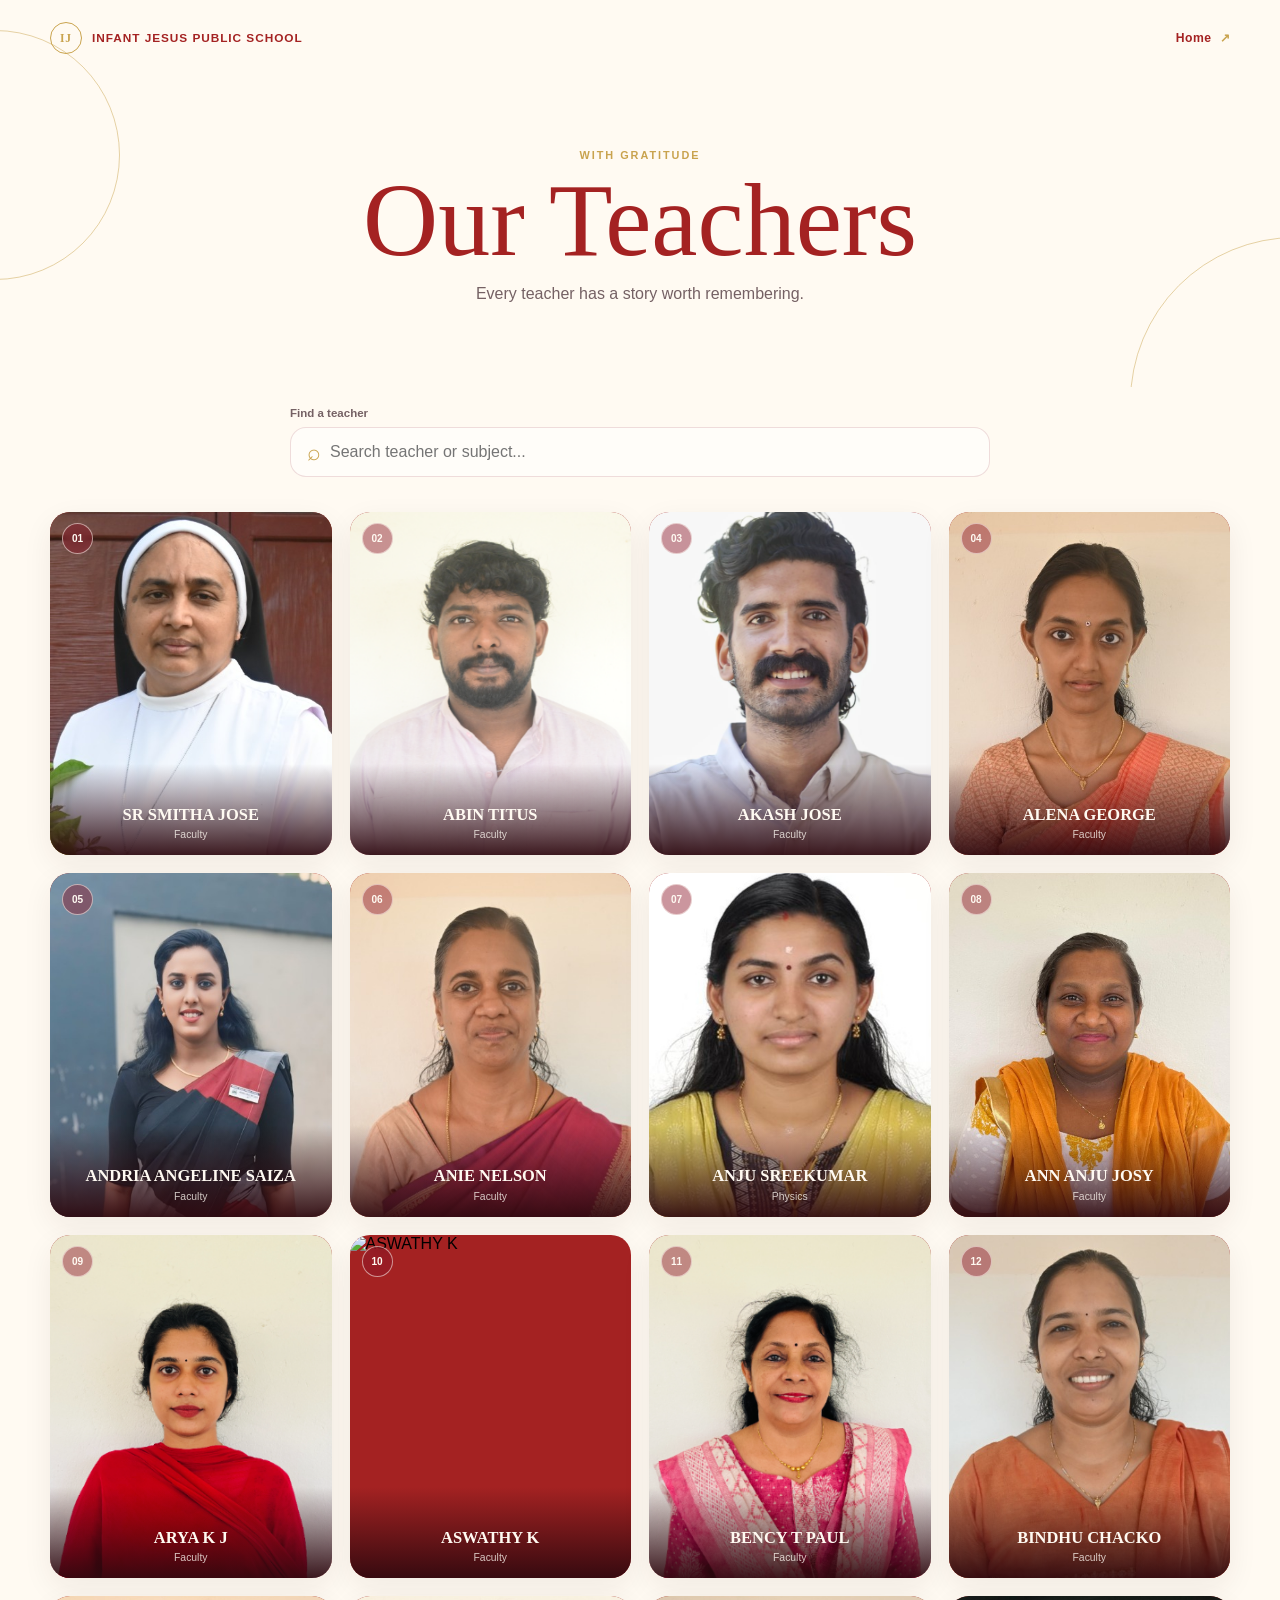
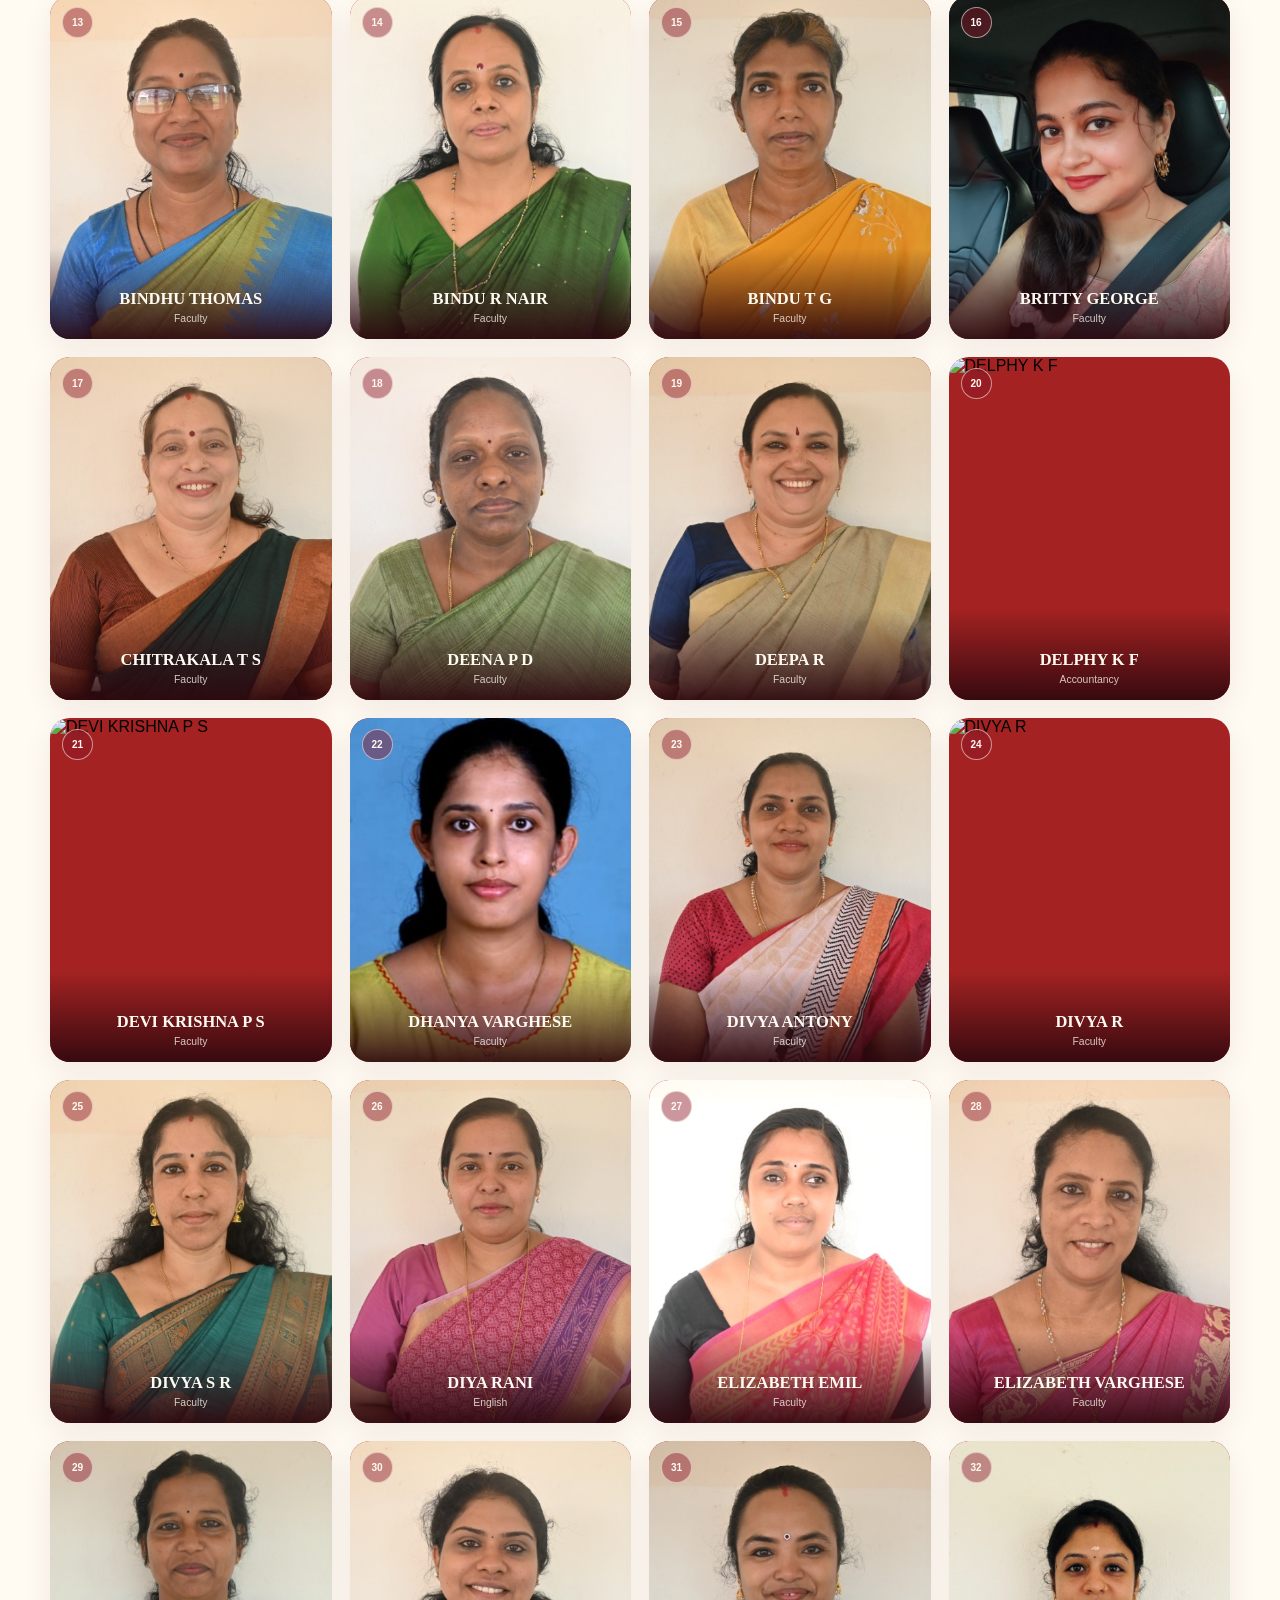
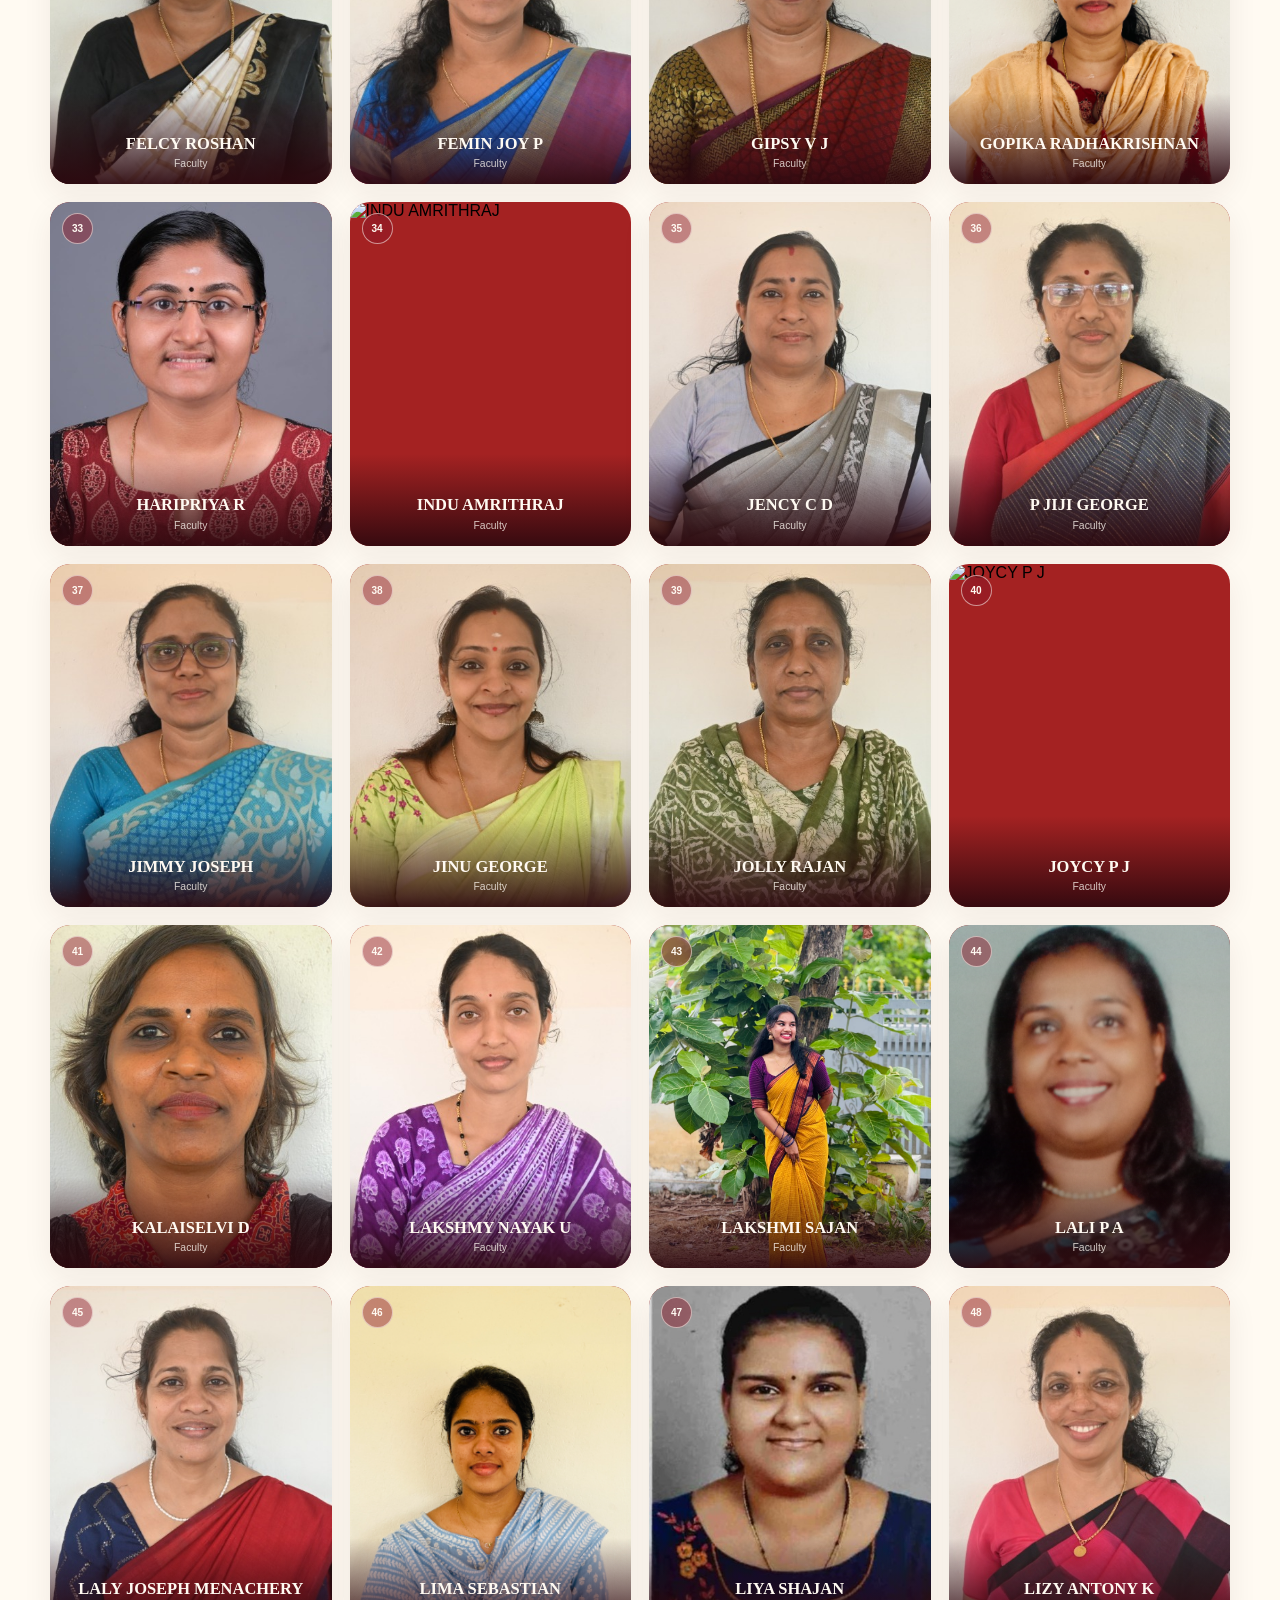
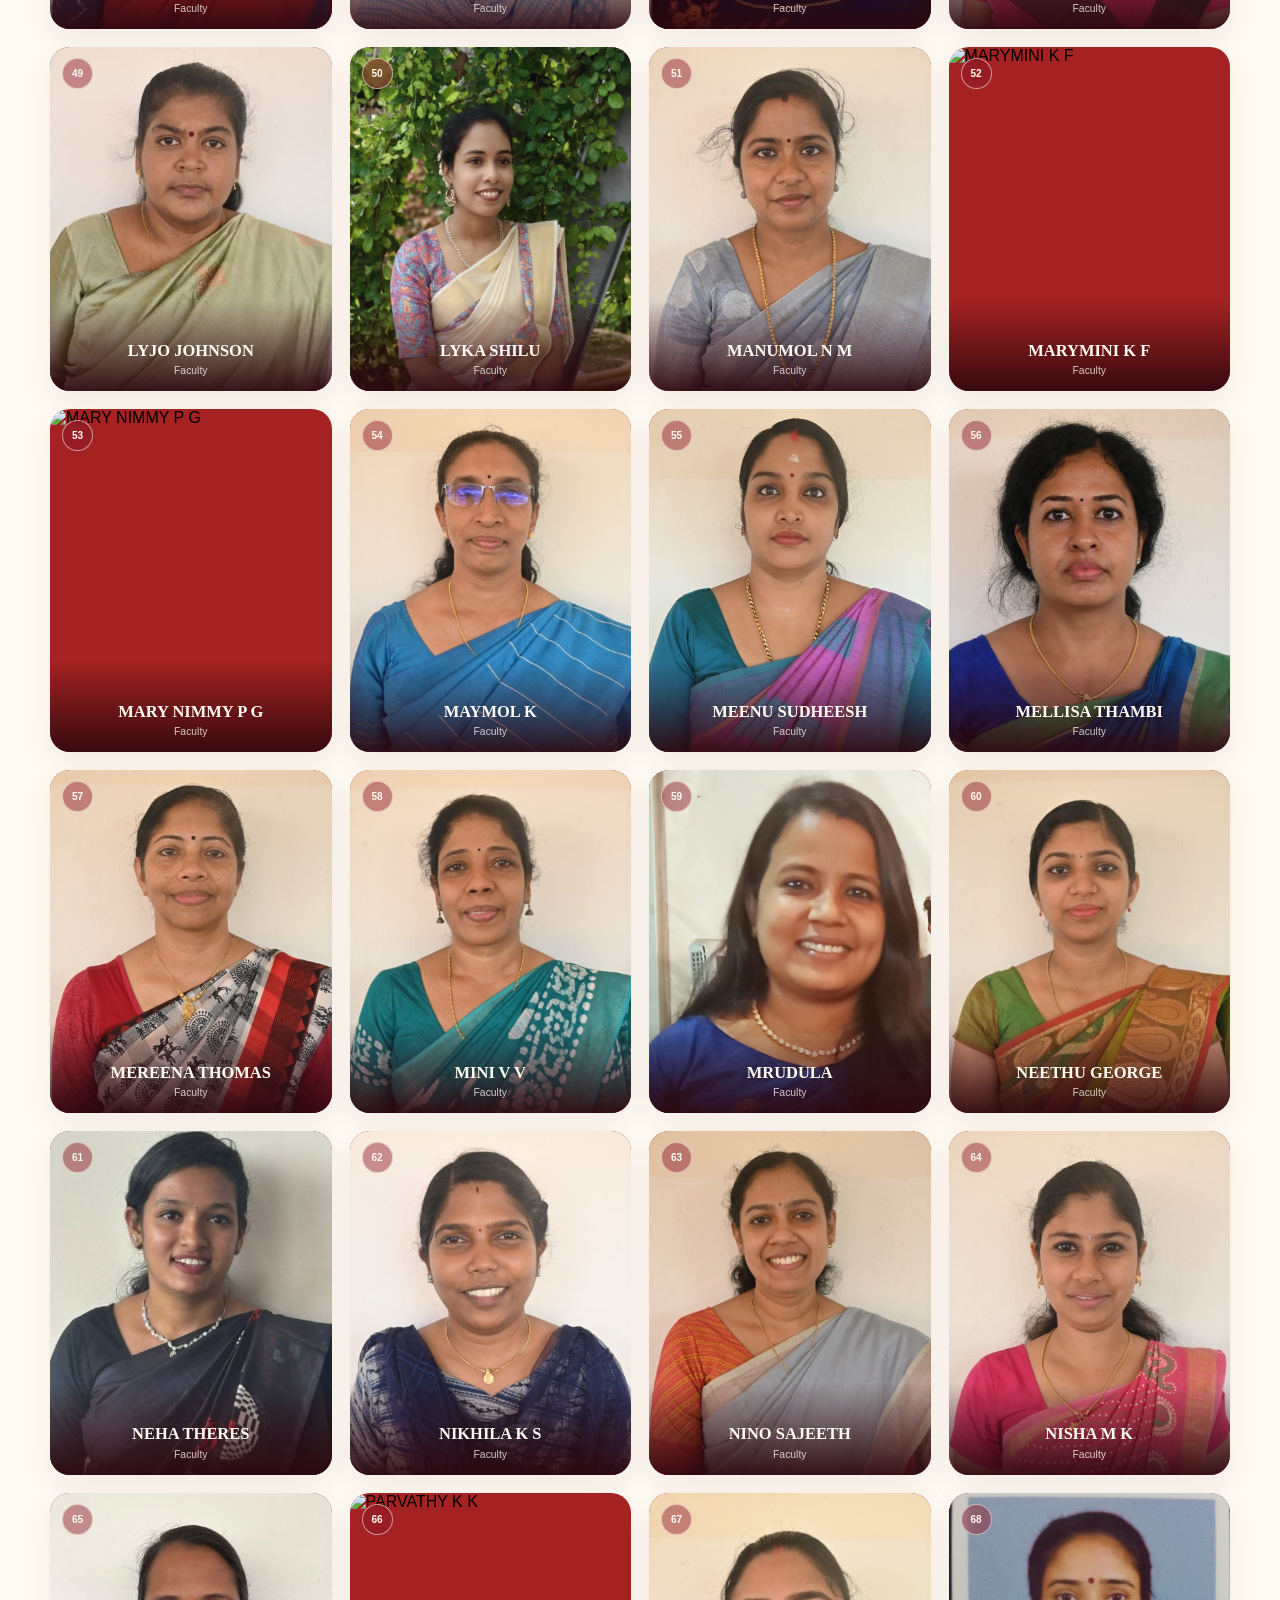
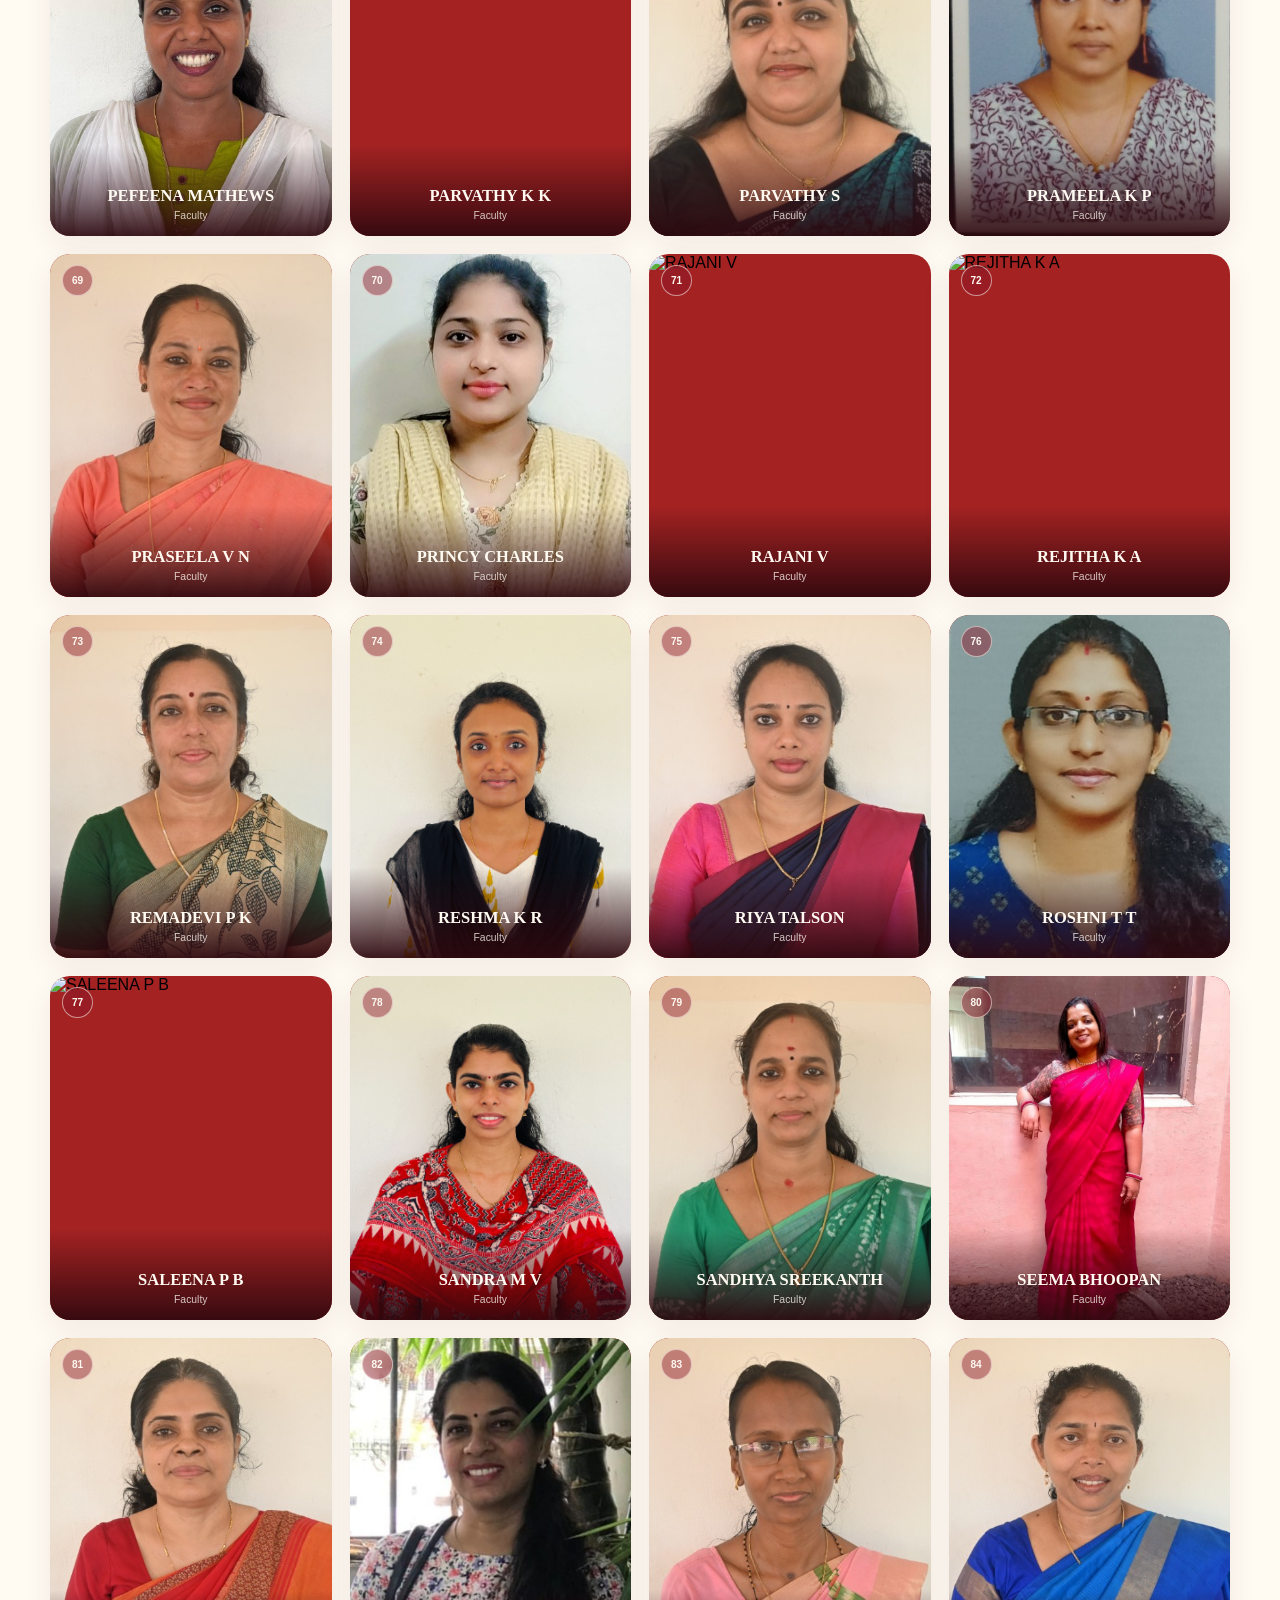
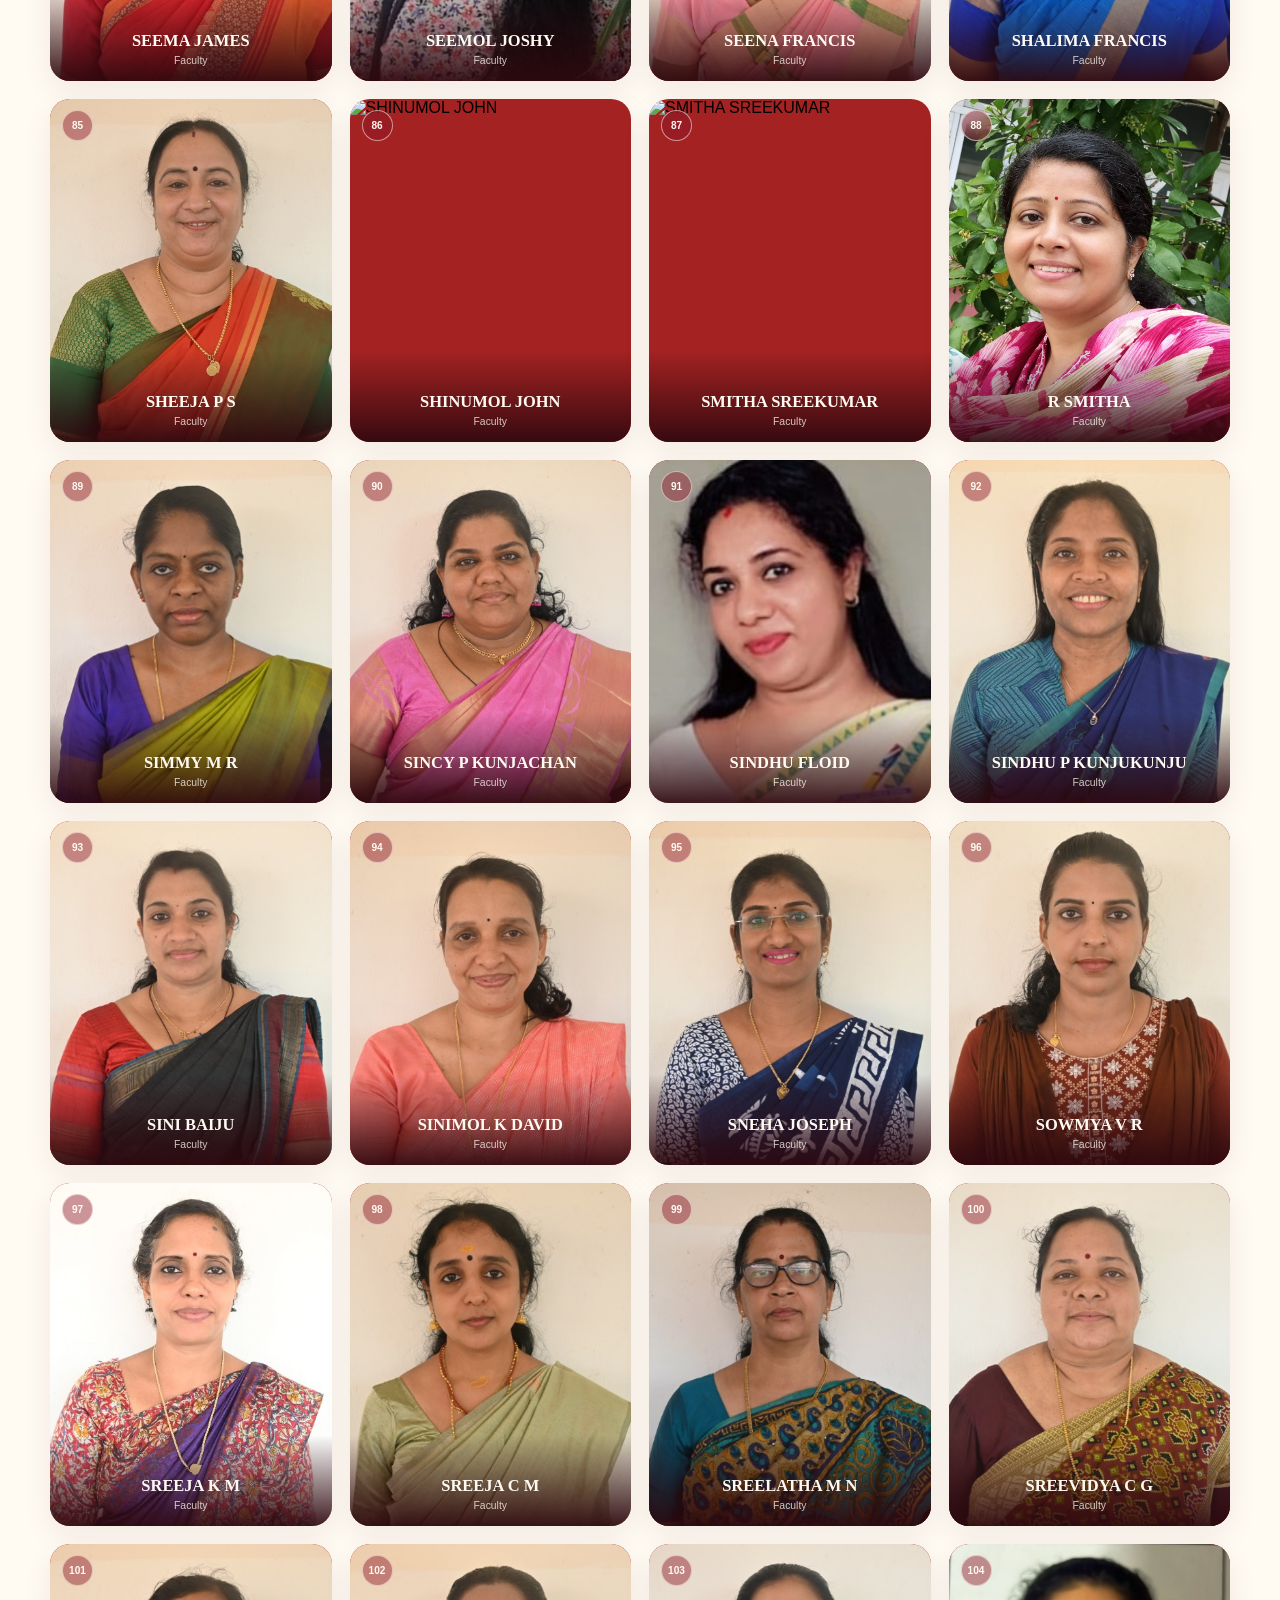
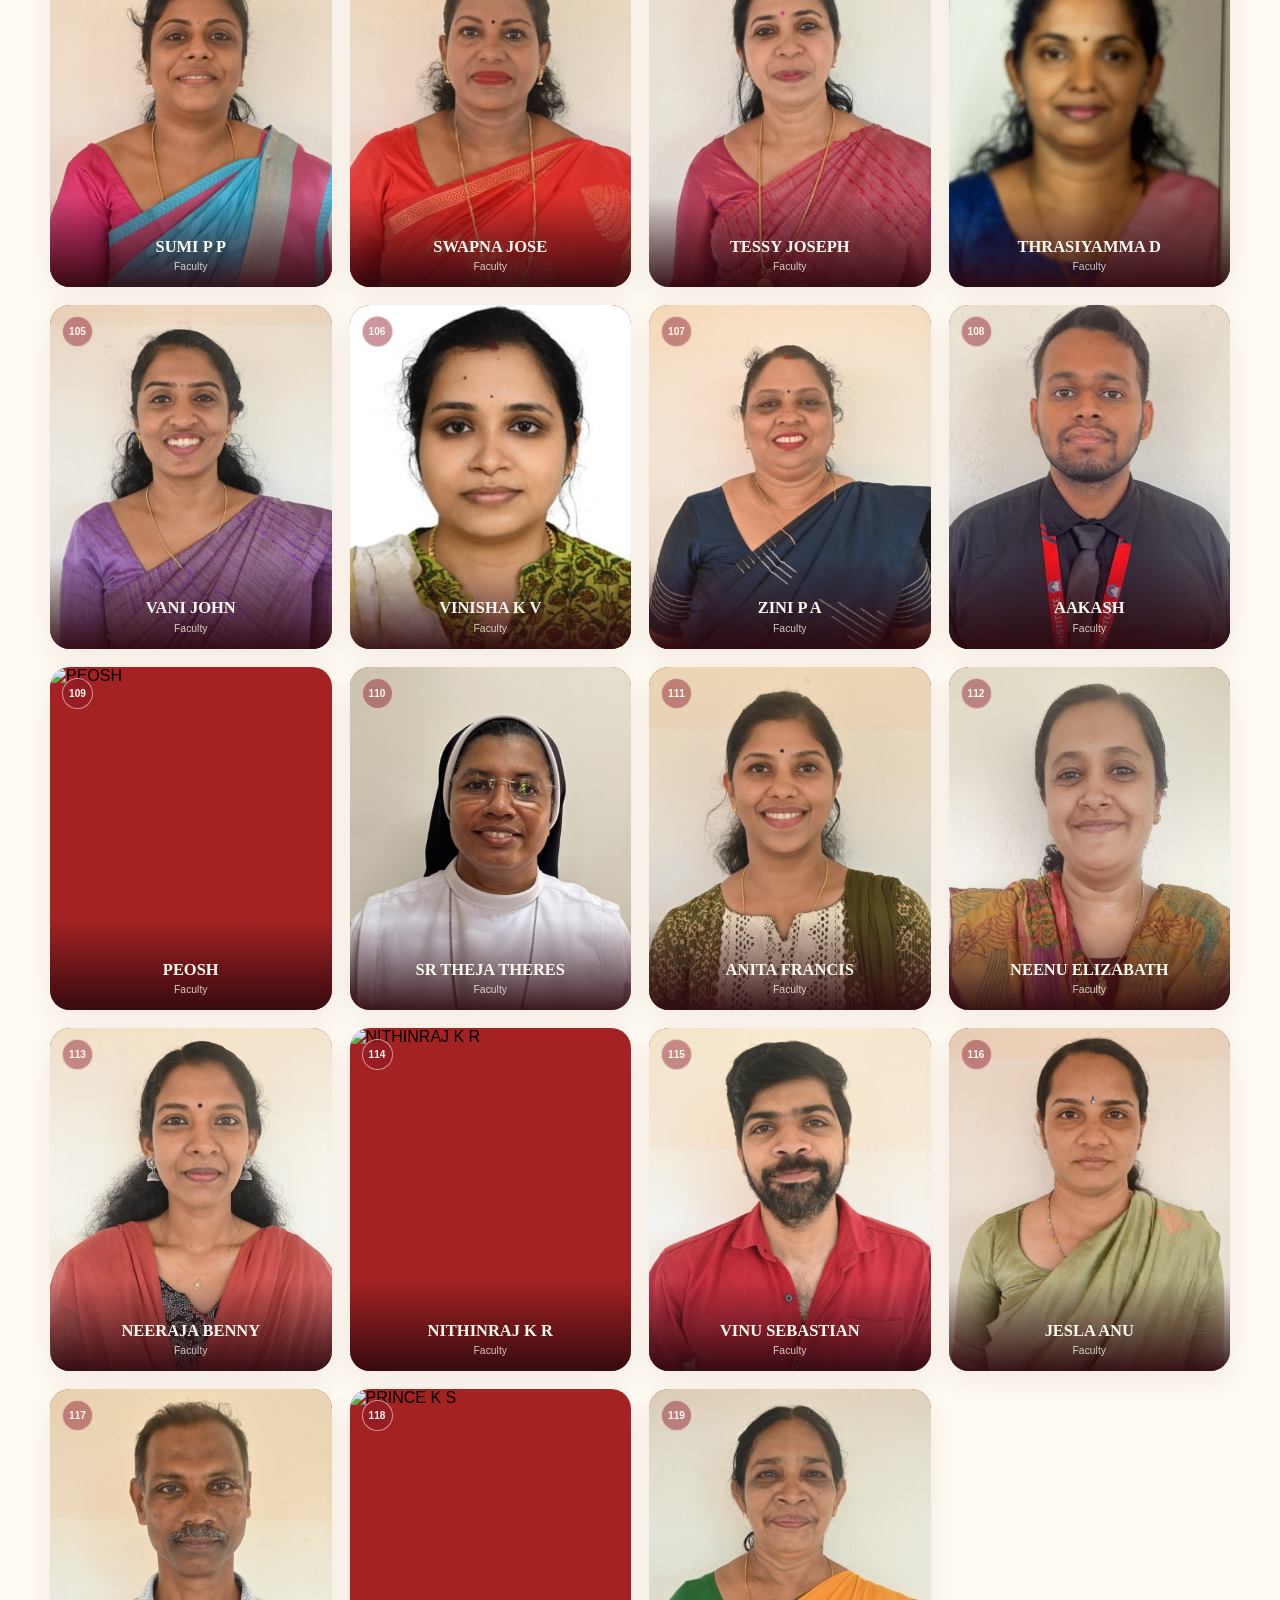
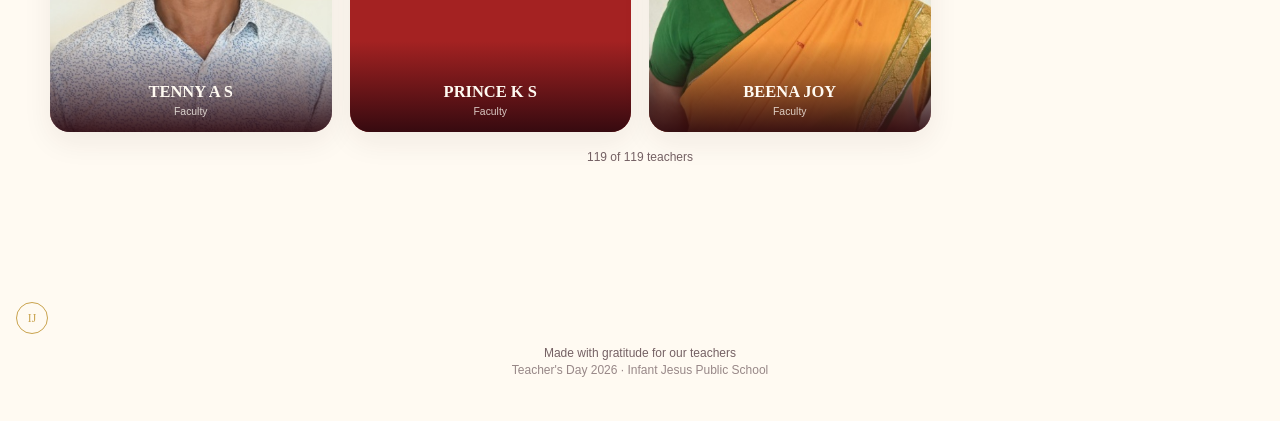
==== commit 89211801: "Update teachers.html" ====
--- a/teachers.html
+++ b/teachers.html
@@ -106,7 +106,7 @@
         bio: "Your dedication to shaping young minds is truly admirable. Thank you for being an inspiration to your students." },
     { name: "ARYA K J", subject: "Faculty", photo: "ARYA K J.jpg.jpeg",
         bio: " Behind every successful student is the guidance of a dedicated teacher. Thank you for all that you do." },
-    { name: "ASWATHY K", subject: "Faculty", photo: "ASWATHY.jpg.jpeg",
+    { name: "ASWATHY K", subject: "Faculty", photo: "ashwathy.jpg.jpeg",
         bio: "Thank you for making learning a journey filled with knowledge and discovery. Your contribution is deeply valued." },
     { name: "BENCY T PAUL", subject: "Faculty", photo: "BENCY.jpg.jpeg",
         bio: "Your patience, dedication, and commitment to education are truly appreciated. Thank you for inspiring students every day." },
@@ -134,7 +134,7 @@
         bio: "Thank you for opening up the digital world to us..your patience and innovative teaching methods make technology lot more interesting.." },
     { name: "DIVYA ANTONY", subject: "Faculty", photo: "DIVYA ANTONY K.jpg.jpeg",
         bio: "Add the 2–3 line biography here." },
-    { name: "DIVYA R", subject: "Faculty", photo: "DIVYA R.jpg.jpeg",
+    { name: "DIVYA R", subject: "Faculty", photo: "divya r.jpg.jpeg",
         bio: "Thank you for being someone who helps turn curiosity into knowledge. Your dedication is sincerely appreciated" },
     { name: "DIVYA S R", subject: "Faculty", photo: "DIVYA S R.jpg.jpeg",
         bio: "Thank you for making complex concepts clear and enjoyable. Your patience and dedication not only help us master mathematics, but also build our problem solving skills.." },
@@ -218,7 +218,7 @@
         bio: "Thank you for your dynamic approach to teaching maths which turned challenging topics into rewarding learning experiences and strengthened our analytical skills." },
     { name: "PEFEENA MATHEWS", subject: "Faculty", photo: "PEFEENA MATHEWS.jpg.jpeg",
         bio: "Thank you miss..for your constant encouragement, for teaching us the importance of teamwork and discipline." },
-    { name: "PARVATHY K K", subject: "Faculty", photo: "PARVATHY K.jpg.jpeg",
+    { name: "PARVATHY K K", subject: "Faculty", photo: "parvathy kk.jpg.jpeg",
         bio: "A teacher's greatest achievement lies in the lives they help shape. Thank you for your meaningful contribution to education." },
     { name: "PARVATHY S", subject: "Faculty", photo: "PARVATHY S.jpg.jpeg",
         bio: "Thank you for making technology fun and accessible, helping us develop essential digital skills and to obtain our computer literacy." },
@@ -230,7 +230,7 @@
         bio: "Thank you for helping students learn, explore, and grow with every passing day. Your efforts truly matter." },
     { name: "RAJANI V", subject: "Faculty", photo: "RAJANI.jpg.jpeg",
         bio: "Thank you for your engaging chemistry lessons that fostered our understanding of fundamental concepts and ignited a deeper appreciation for the molecular world." },
-    { name: "REJITHA K A", subject: "Faculty", photo: "REJITHA K.A.jpg.jpeg",
+    { name: "REJITHA K A", subject: "Faculty", photo: "rejitha.jpg.jpeg",
         bio: "The future is shaped in classrooms by dedicated educators. Thank you for being an important part of that process." },
     { name: "REMADEVI P K", subject: "Faculty", photo: "REMADEVI P.K.jpg.jpeg",
         bio: "Thank you for your constant efforts to guide and encourage young minds. Your work is deeply appreciated." },
@@ -285,47 +285,47 @@
     { name: "SREEJA C M", subject: "Faculty", photo: "SREEJA C M.jpg.jpeg",
         bio: "Thank you for filling our life with melody of your music .. and for sharing with us your musical expertise. We are incredibly proud of having the opportunity to learn from such a gifted artist." },
     { name: "SREELATHA M N", subject: "Faculty", photo: "M N SREELATHA.jpg.jpeg",
-        bio: "Add the 2–3 line biography here." },
+        bio: "Thank you for opening up the world of literature to us, for sharing your deep passion in the language and guiding us to express ourselves more effectively." },
     { name: "SREEVIDYA C G", subject: "Faculty", photo: "SREEVIDYA C G.jpg.jpeg",
-        bio: "Add the 2–3 line biography here." },
+        bio: " Miss.. you are not only a social science teacher, but a sculptor who sculpts the conscience. Your deep knowledge and outlook of the world is truly inspiring." },
     { name: "SUMI P P", subject: "Faculty", photo: "SUMI P P.jpg.jpeg",
-        bio: "Add the 2–3 line biography here." },
+        bio: "The guidance of a teacher can quietly change the direction of a student's life. Thank you for being someone who helps make that possible." },
     { name: "SWAPNA JOSE", subject: "Faculty", photo: "SWAPNA JOSE.jpg.jpeg",
-        bio: "Add the 2–3 line biography here." },
+        bio: "Thank you for making social science more interesting and relevant and helping us understand the complexities of the social world." },
     { name: "TESSY JOSEPH", subject: "Faculty", photo: "TESSY JOSEPH.jpg.jpeg",
-        bio: "Add the 2–3 line biography here." },
+        bio: "Thank you for being a part of the journey that turns students into confident and capable individuals." },
     { name: "THRASIYAMMA D", subject: "Faculty", photo: "THRASIYAMMA D.jpg.jpeg",
-        bio: "Add the 2–3 line biography here." },
+        bio: "Thank you for being someone who contributes to the growth of students in ways both big and small." },
     { name: "VANI JOHN", subject: "Faculty", photo: "VANI JOHN.jpg.jpeg",
-        bio: "Add the 2–3 line biography here." },
+        bio: "Thank you for making the wonders of chemistry come alive in the class room and for your inspiring leadership as the UP HOD." },
     { name: "VINISHA K V", subject: "Faculty", photo: "VINISHA K V.jpg.jpeg",
-        bio: "Add the 2–3 line biography here." },
+        bio: "Years may pass and classrooms may change, but the influence of a good teacher can remain. Thank you for creating a lasting impact." },
     { name: "ZINI P A", subject: "Faculty", photo: "ZINI P.A.jpg.jpeg",
-        bio: "Add the 2–3 line biography here." },
+        bio: "Your work may be part of our everyday school life, but its importance goes far beyond ordinary days. Thank you for all that you contribute." },
     { name: "AAKASH", subject: "Faculty", photo: "AAKASH.jpg.jpeg",
-        bio: "Add the 2–3 line biography here." },
+        bio: "Thank you for helping us find our voice and helping us communicate fluently in English." },
     { name: "PEOSH", subject: "Faculty", photo: "PEOSH.jpg.jpeg",
-        bio: "Add the 2–3 line biography here." },
+        bio: "Thank you for helping us find our voice and helping us communicate fluently in English." },
     { name: "SR THEJA THERES", subject: "Faculty", photo: "SR THEJA THERESE.jpg.jpeg",
-        bio: "Add the 2–3 line biography here." },
+        bio: " Dear sr. Theja , thank you for being a pillar of support for us . Your loving care and humble personality inspires us a lot." },
     { name: "ANITA FRANCIS", subject: "Faculty", photo: "ANITA FRANCIS.jpg.jpeg",
-        bio: "Add the 2–3 line biography here." },
+        bio: "Thank you for being an essential part of the smooth functioning of our school. Your dedication and hard work behind the scenes are truly appreciated." },
     { name: "NEENU ELIZABATH", subject: "Faculty", photo: "NEENU ELIZABATH.jpg.jpeg",
-        bio: "Add the 2–3 line biography here." },
+        bio: "Every well-organised school has people working tirelessly behind the scenes. Thank you for your valuable contribution and constant support." },
     { name: "NEERAJA BENNY", subject: "Faculty", photo: "NEERAJA BENNY.jpg.jpeg",
-        bio: "Add the 2–3 line biography here." },
-    { name: "NITHINRAJ K R", subject: "Faculty", photo: "NITHINRAJ.jpg.jpeg",
-        bio: "Add the 2–3 line biography here." },
+        bio: "Your work may often happen away from the spotlight, but its importance is felt throughout the school. Thank you for everything you do." },
+    { name: "NITHINRAJ K R", subject: "Faculty", photo: "nithin.jpg.jpeg",
+        bio: "Thank you for your patience, dedication, and the countless ways in which you help keep our school running smoothly." },
     { name: "VINU SEBASTIAN", subject: "Faculty", photo: "VINU SEBASTIAN.jpg.jpeg",
-        bio: "Add the 2–3 line biography here." },
+        bio: "Behind every successful school day lies the effort of dedicated individuals like you. Thank you for being such an important part of our school family." },
     { name: "JESLA ANU", subject: "Faculty", photo: "JESLA ANU.jpg.jpeg",
-        bio: "Add the 2–3 line biography here." },
+        bio: "Thank you for being an important part of every experiment, discovery, and learning experience in the chemistry laboratory. Your support and dedication help make science come alive beyond the pages of a textbook." },
     { name: "TENNY A S", subject: "Faculty", photo: "TENNY A.S.jpg.jpeg",
-        bio: "Add the 2–3 line biography here." },
+        bio: " Your support plays an important role in making practical learning possible and ensuring that every school day runs smoothly. Thank you for your hard work and valuable contribution to our school community." },
     { name: "PRINCE K S", subject: "Faculty", photo: " ",
-        bio: "Add the 2–3 line biography here." },
+        bio: " Whether behind the scenes or helping students and teachers throughout the day, your dedication never goes unnoticed. Thank you for being such a dependable and valued part of our school family." },
     { name: "BEENA JOY", subject: "Faculty", photo: "BEENA.jpg.jpeg",
-        bio: "Add the 2–3 line biography here." }
+        bio: "Dear Beena aunty , Thank you for always being a dependable and supportive presence in our school. Your dedication is sincerely appreciated." }
     ];
 
     // If you added the image files to the repo with filenames matching the teacher names (e.g. "AKASH JOSE.jpg.jpeg"),
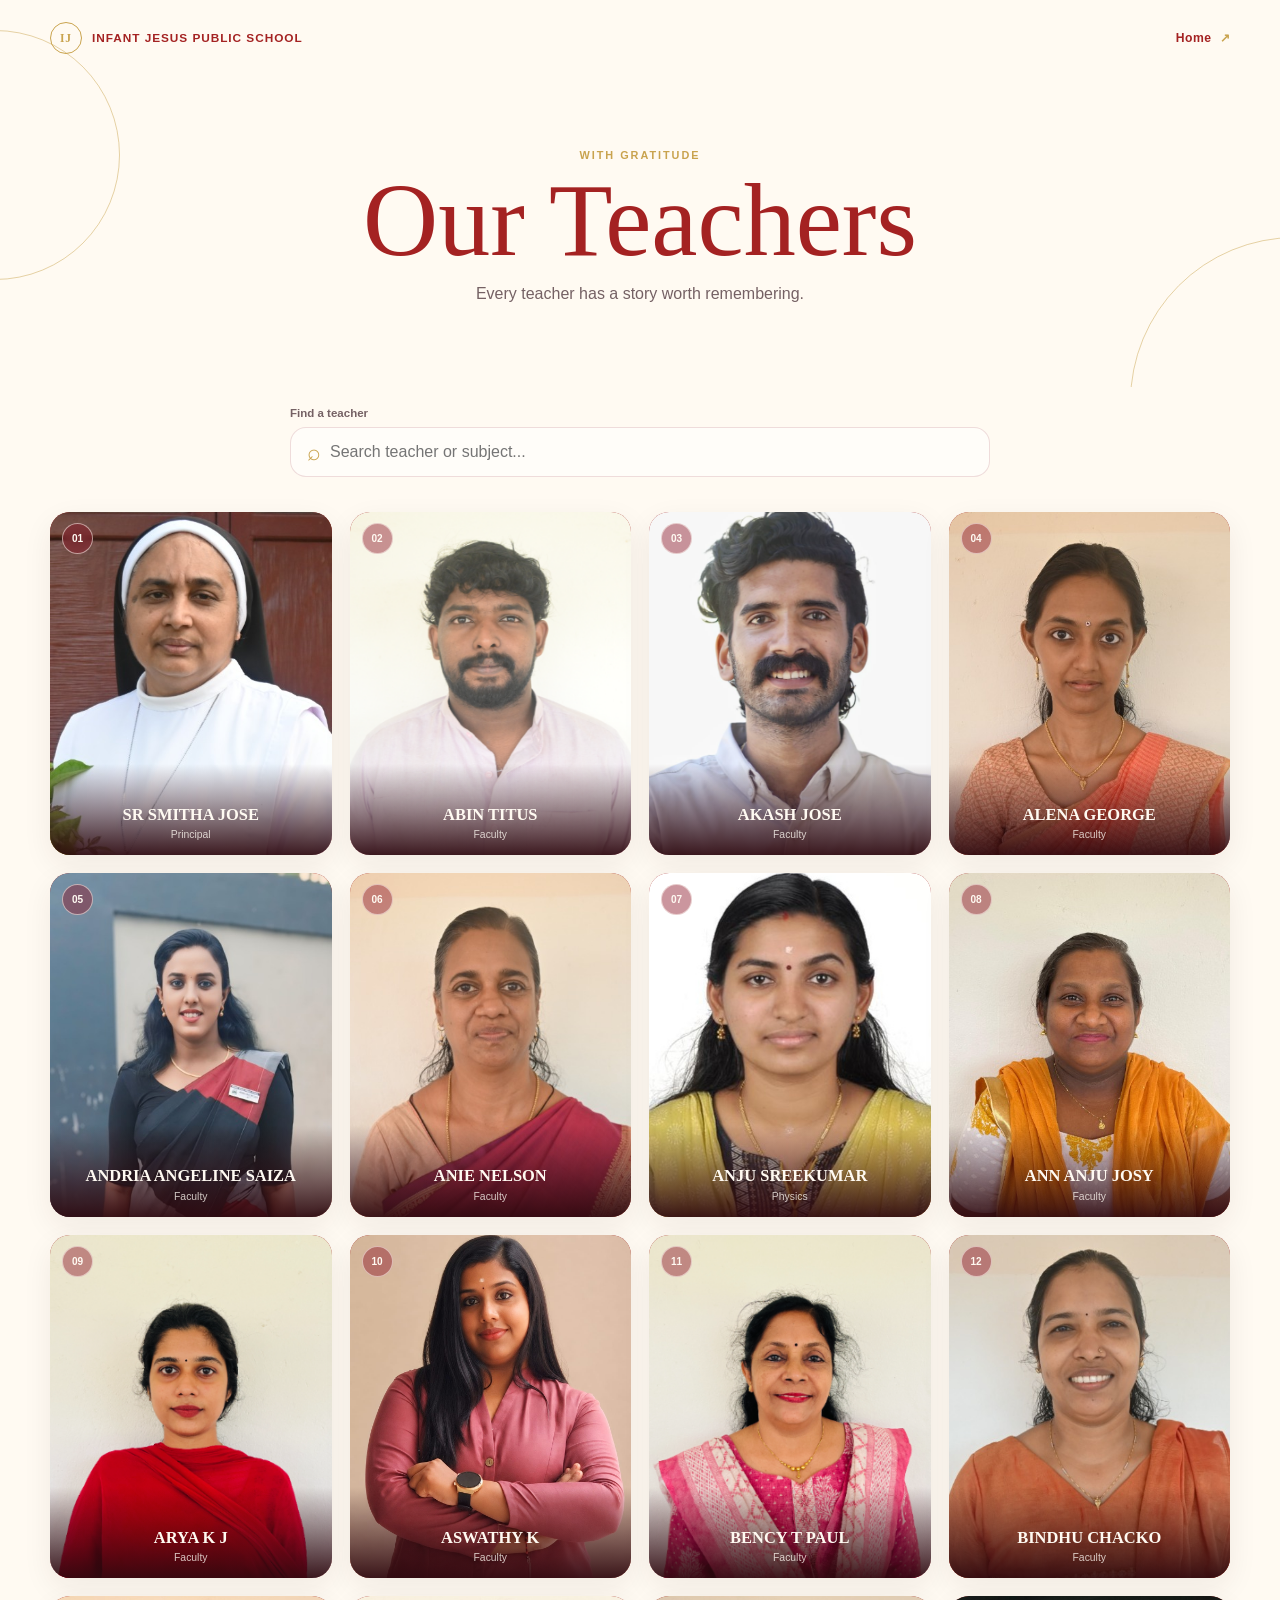
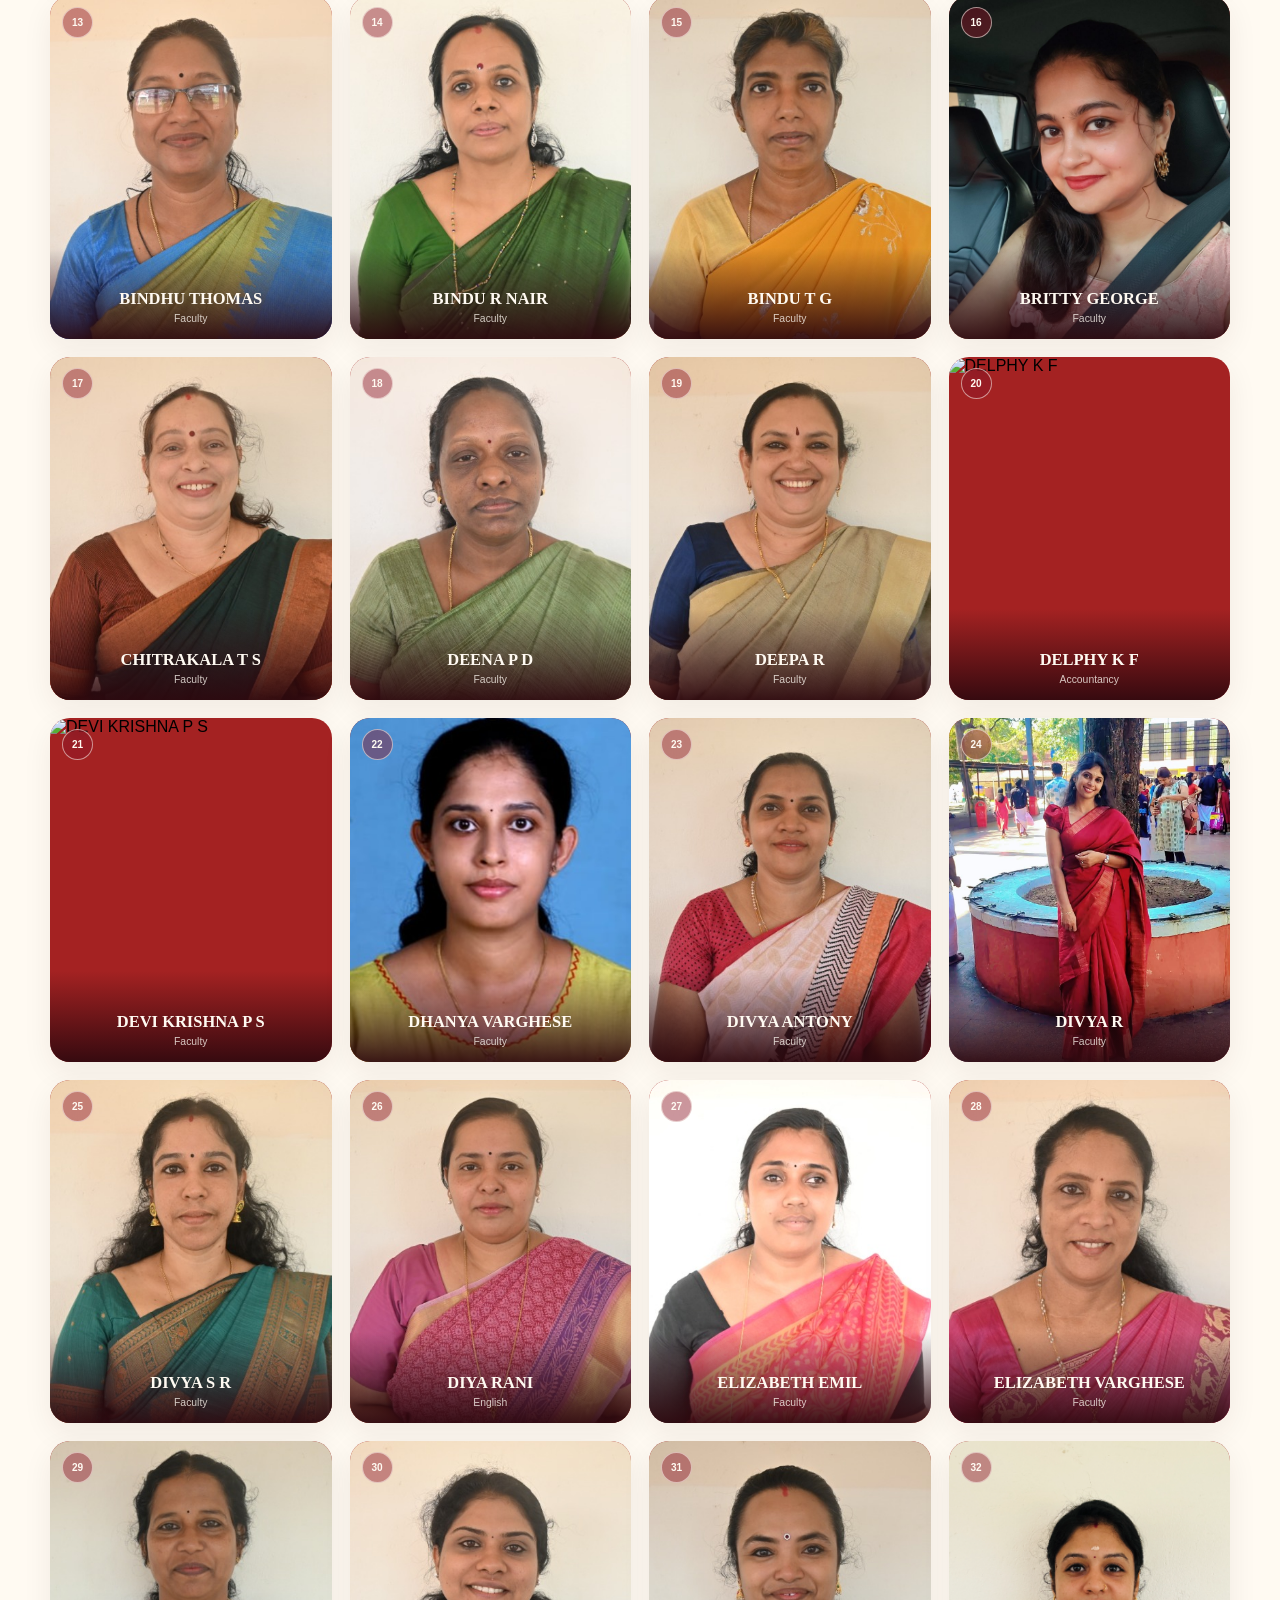
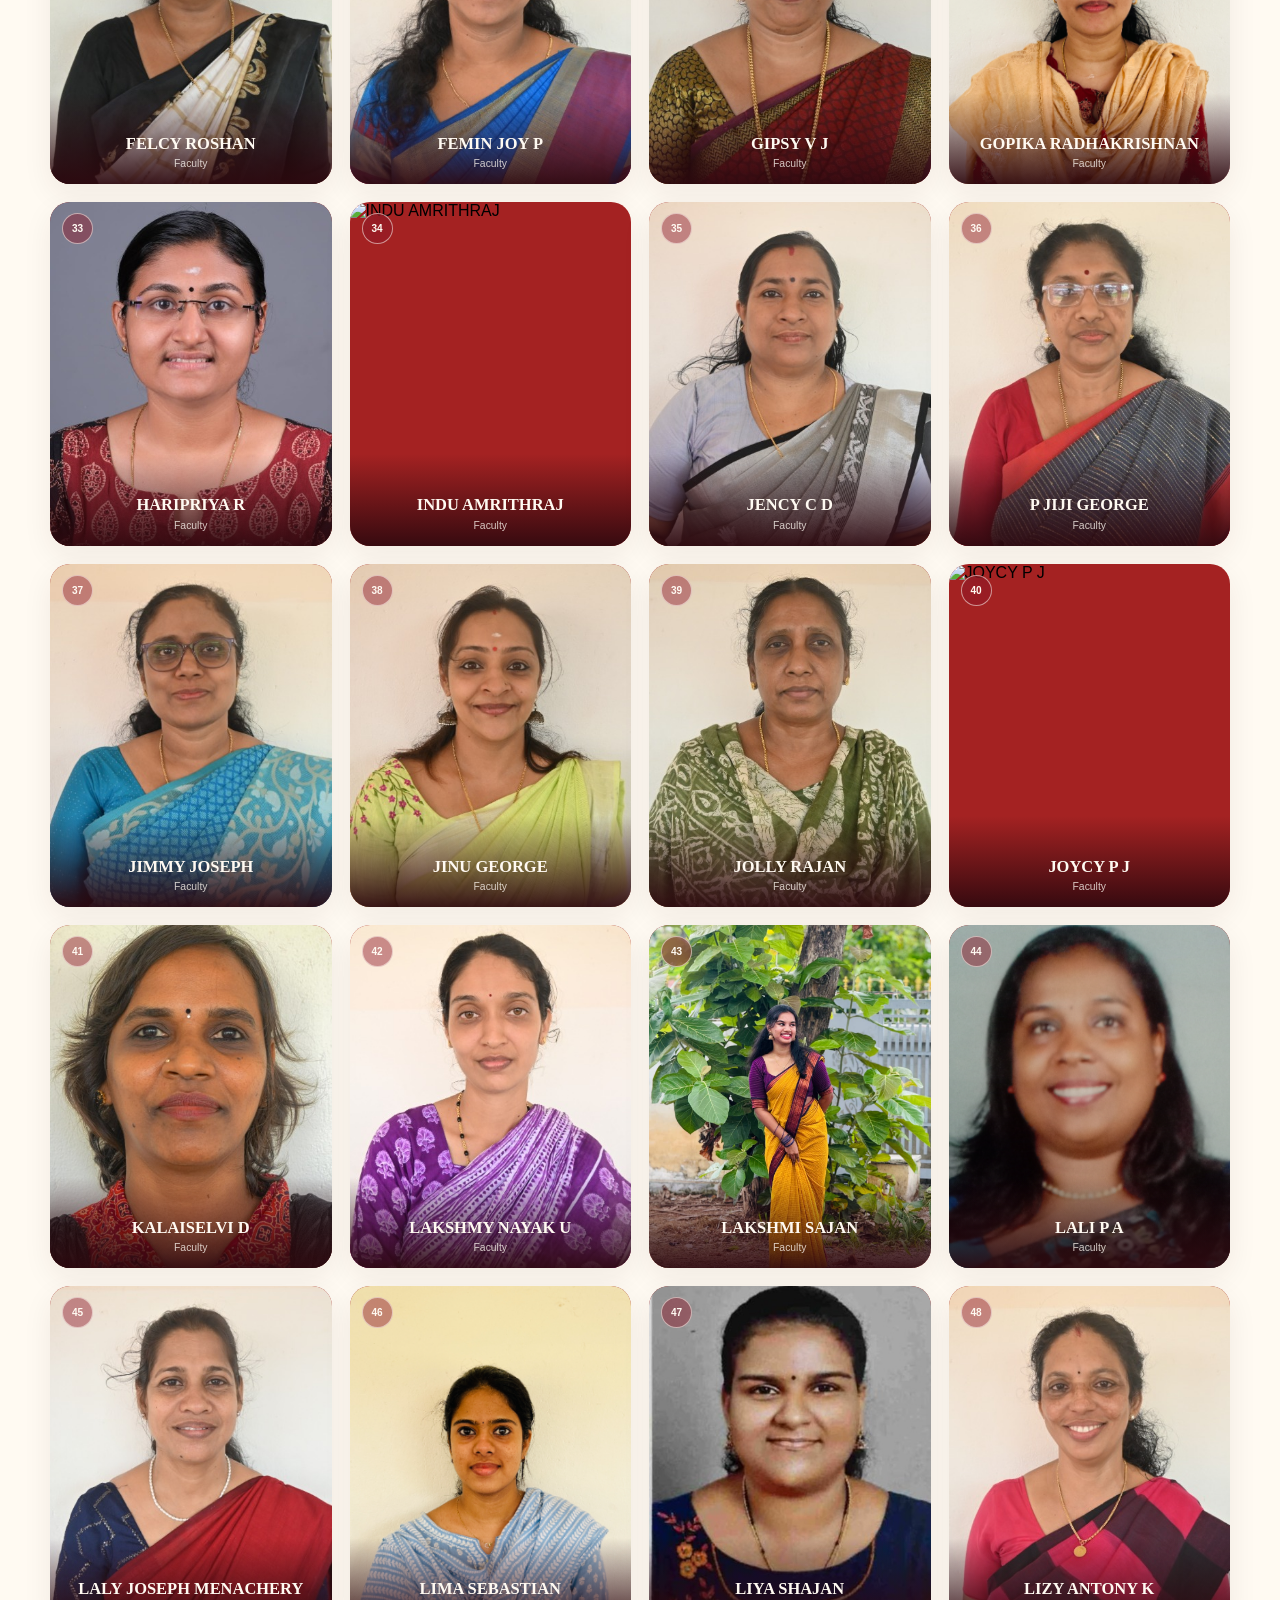
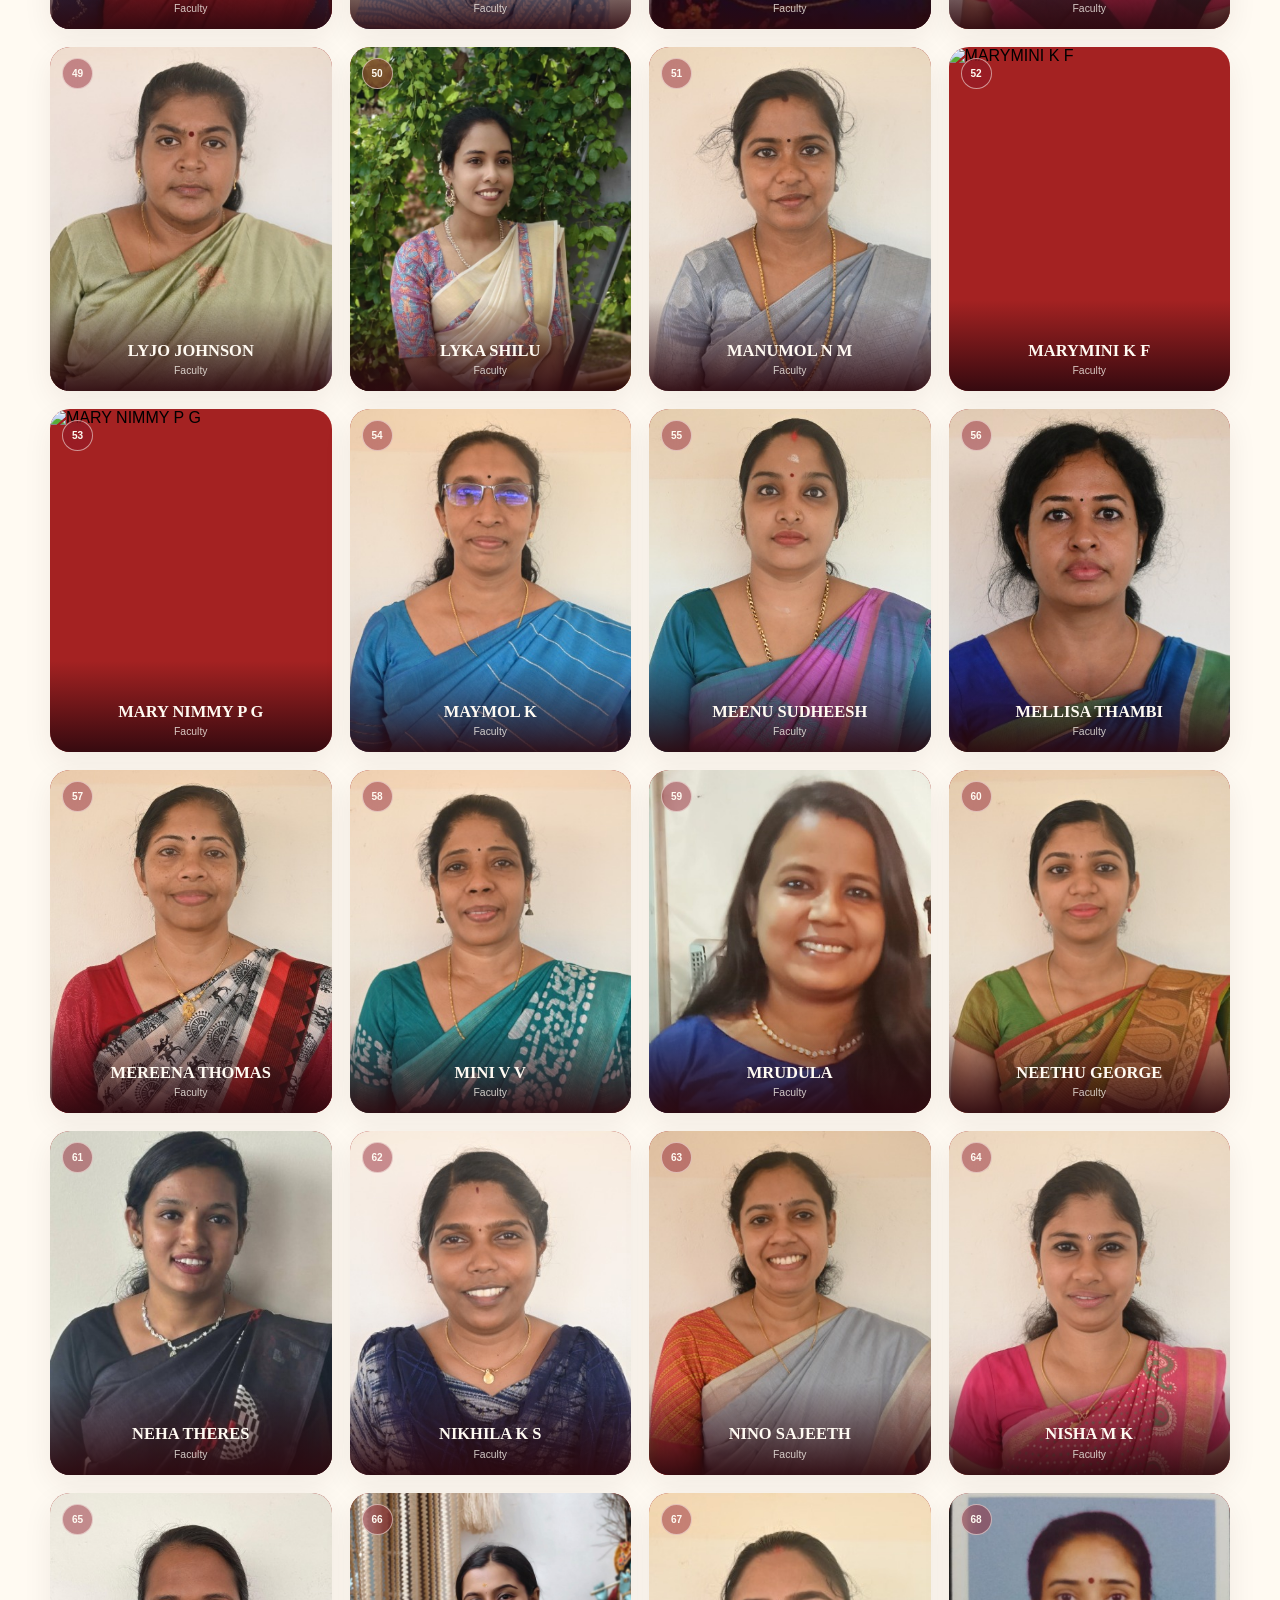
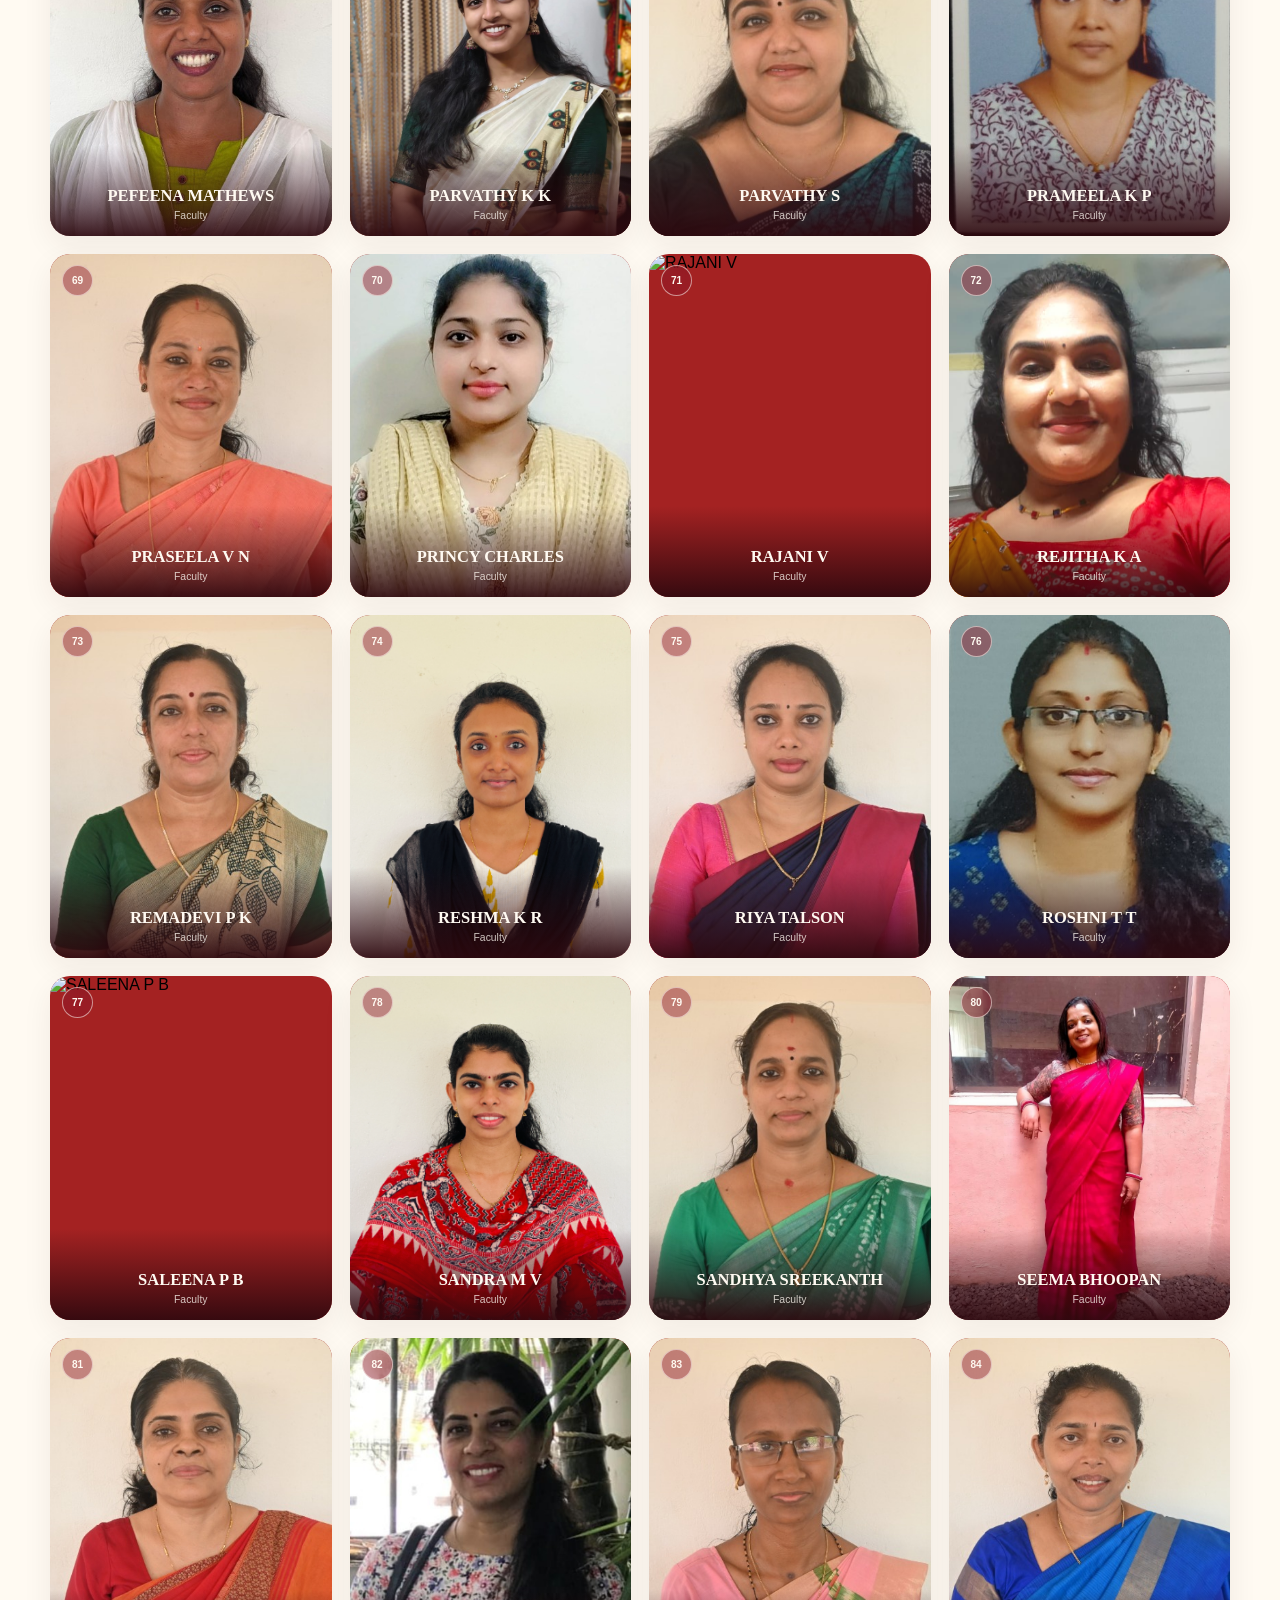
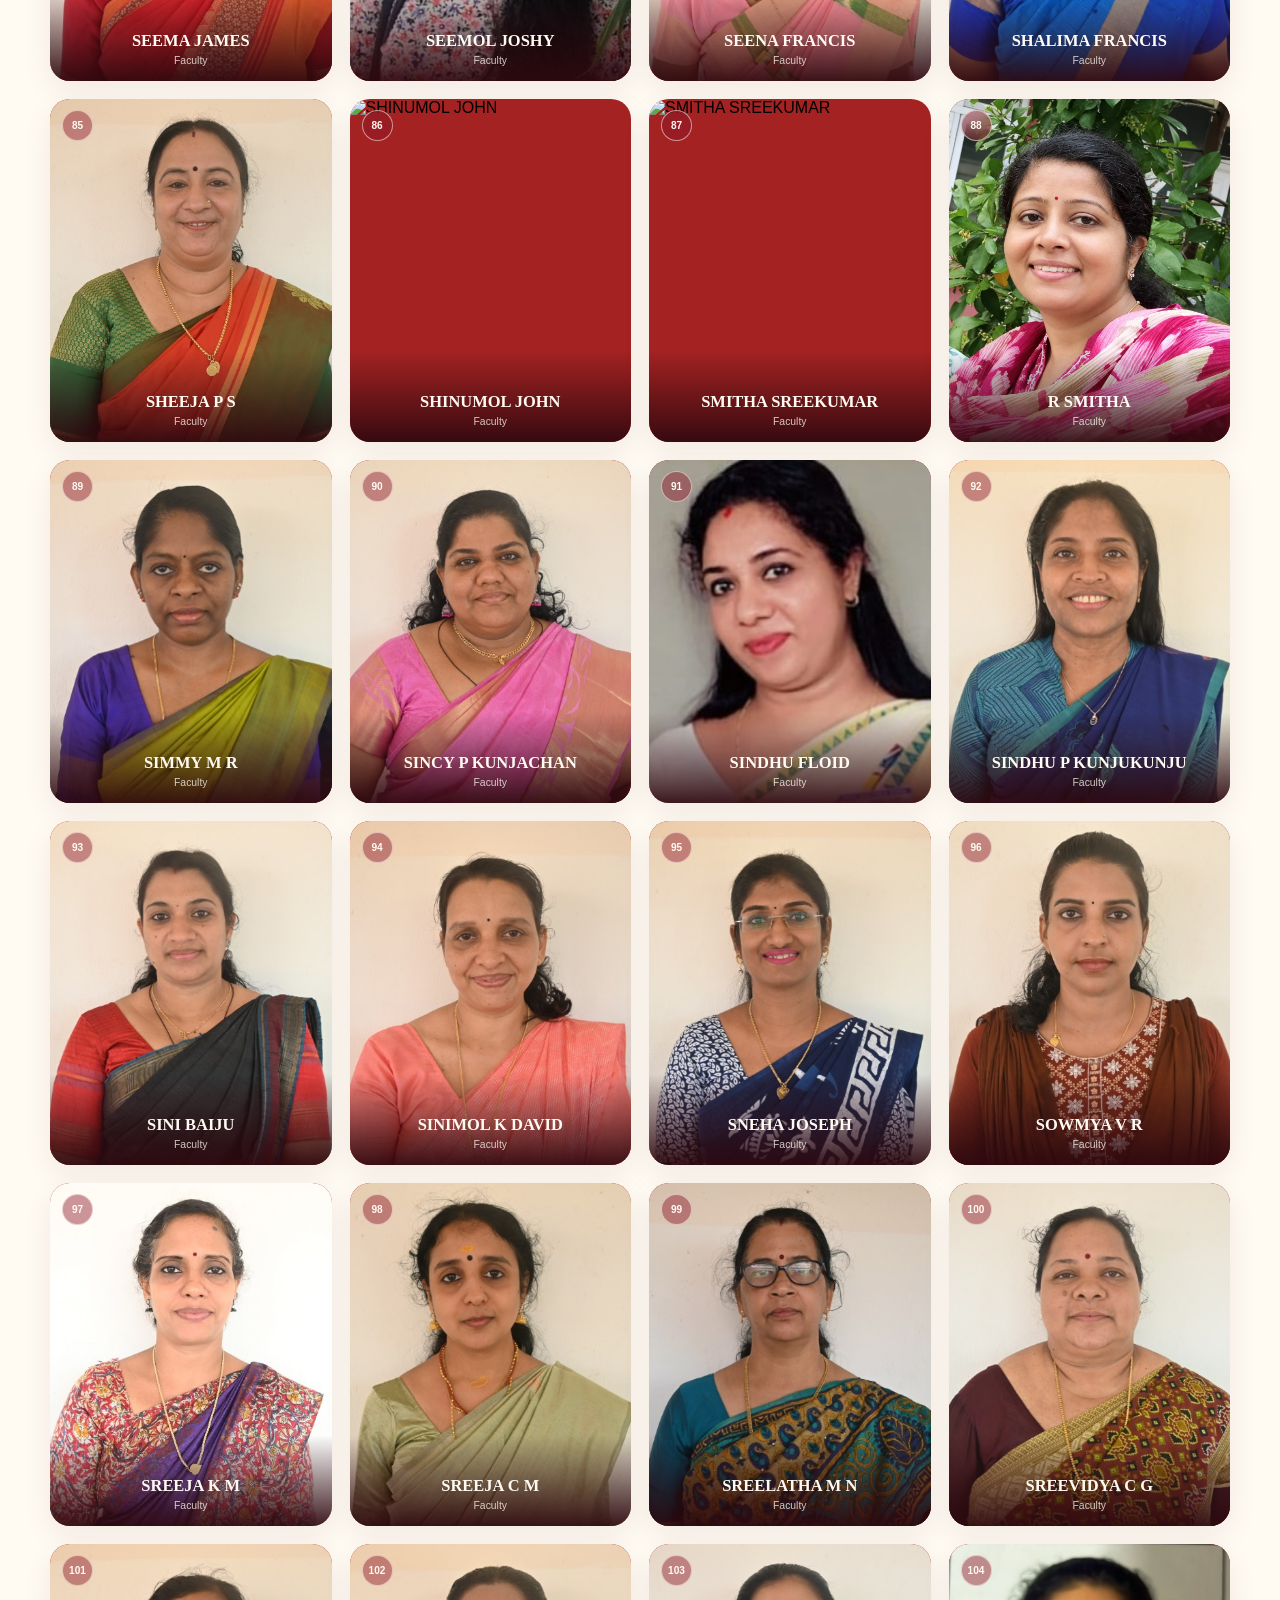
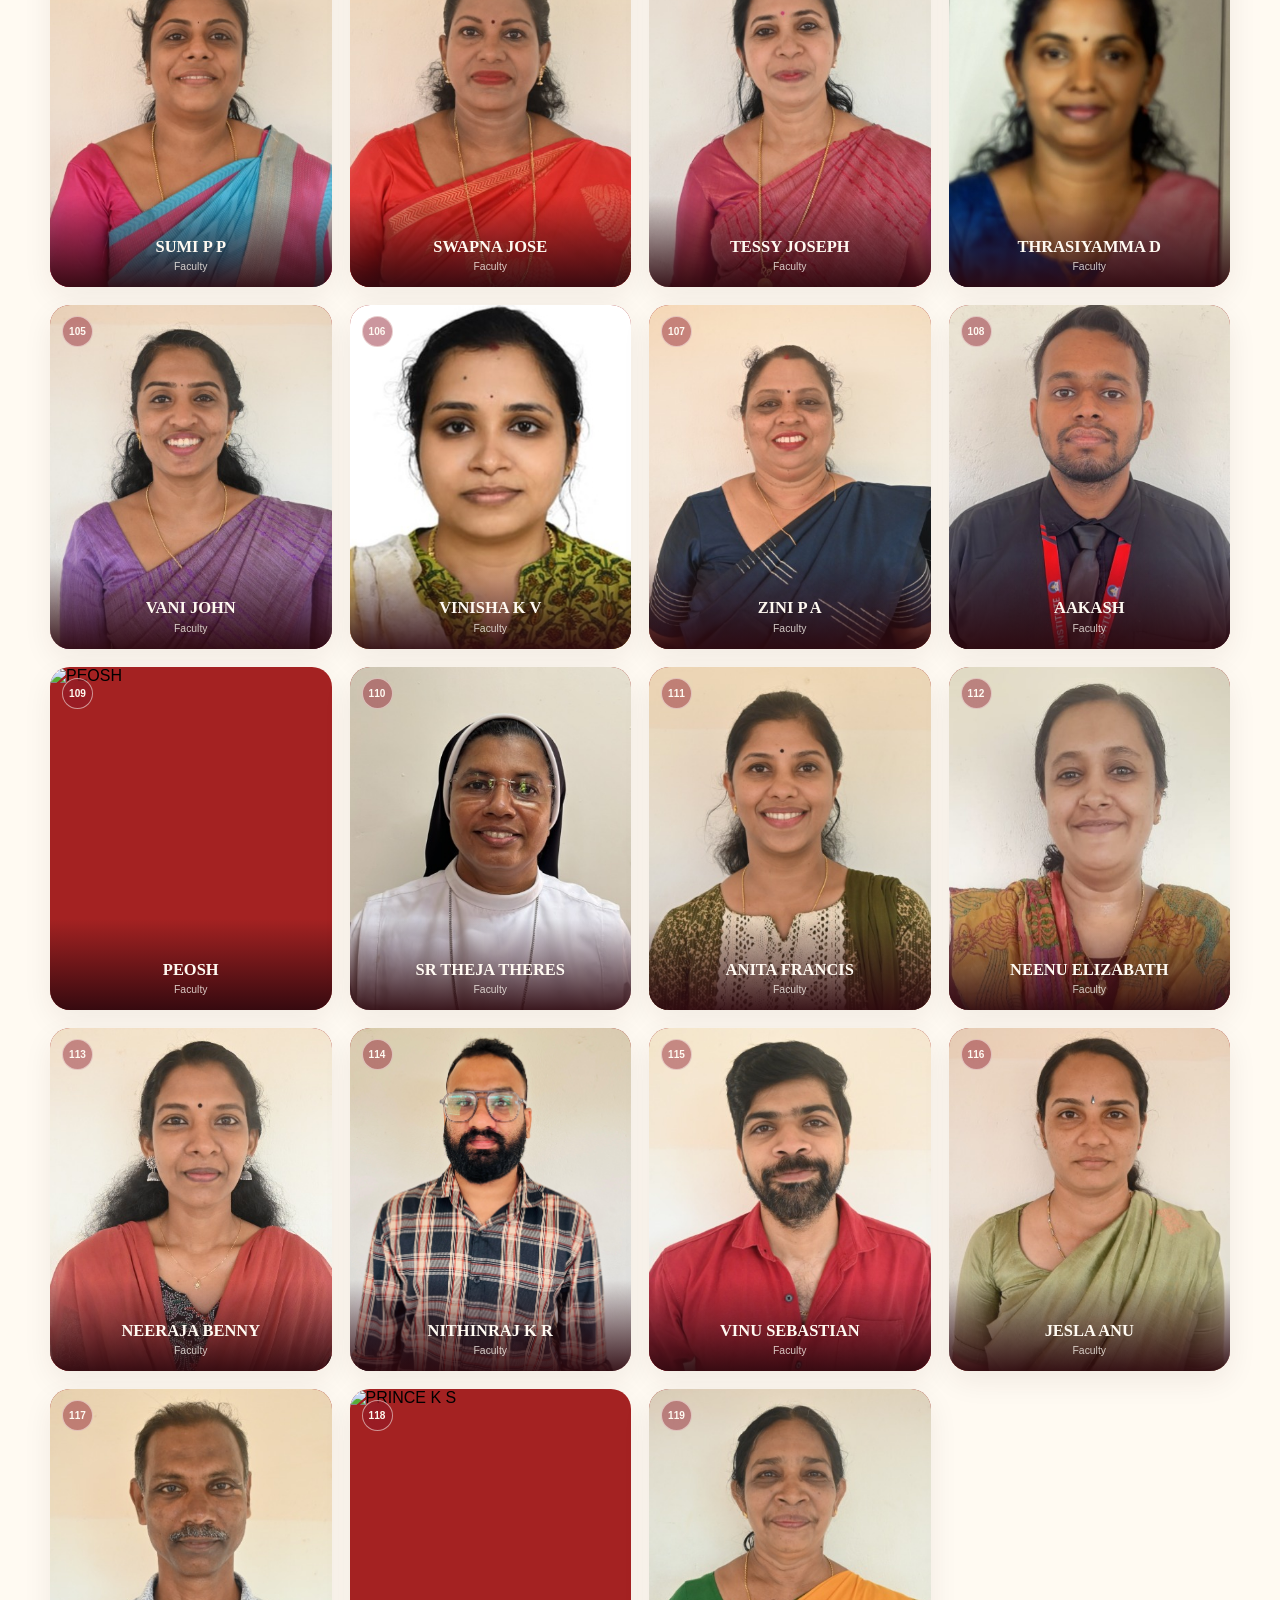
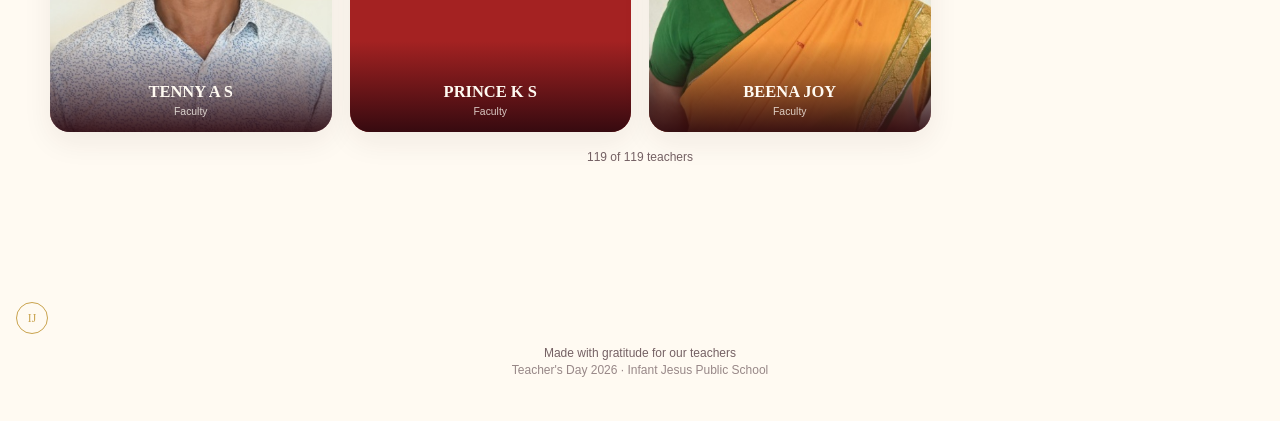
==== commit c39f8650: "Update teachers.html" ====
--- a/teachers.html
+++ b/teachers.html
@@ -88,7 +88,7 @@
     */
 
     const teachers = [
-    { name: "SR SMITHA JOSE", subject: "Faculty", photo: "SR. SMITHA JOSE.jpg.jpeg",
+    { name: "SR SMITHA JOSE", subject: "Principal", photo: "SR. SMITHA JOSE.jpg.jpeg",
         bio: "Our dedicated and energetic principal...we thank you for pioneering our journey towards success. Your dedication and commitment is a source of our inspiration ." },
     { name: "ABIN TITUS", subject: "Faculty", photo: "ABIN TITUS.jpg.jpeg",
         bio: "Thank you to our amazing art teacher, for always igniting our creativity and helping us to see the world through more beautiful lens." },
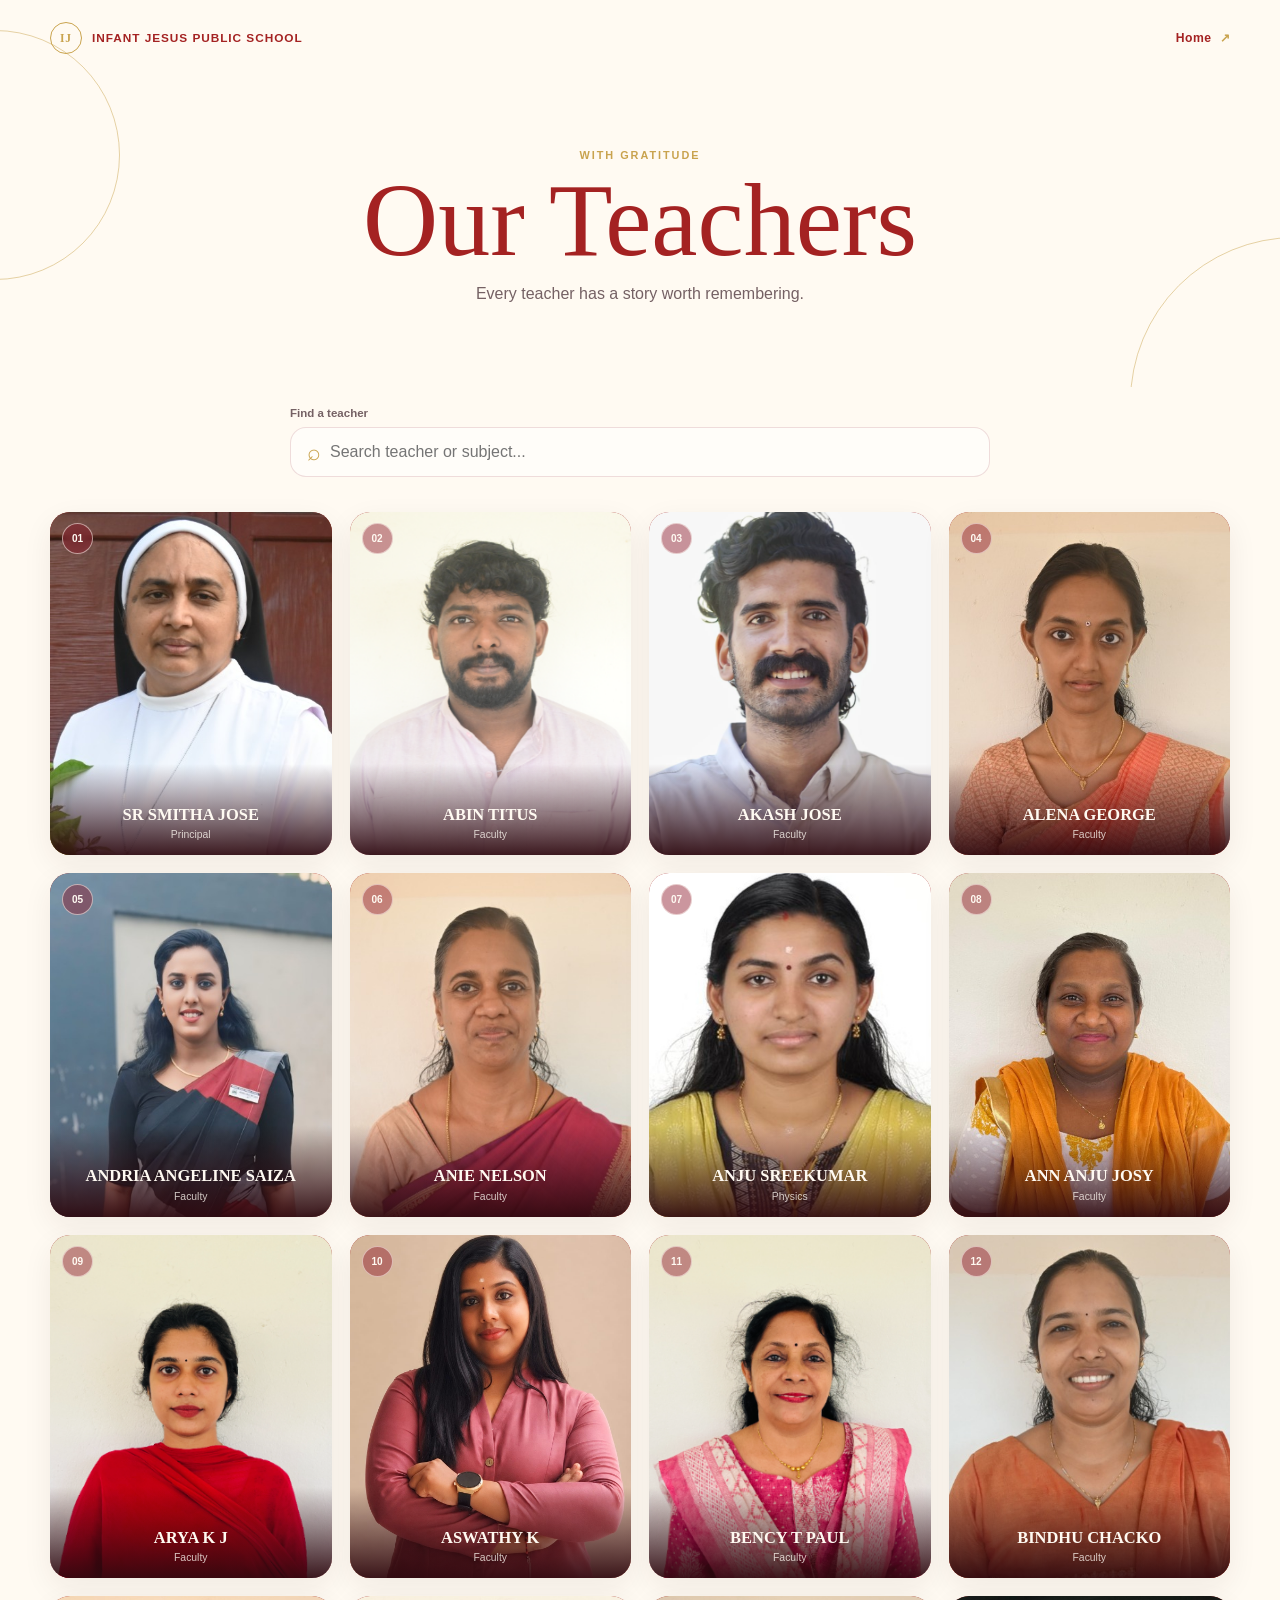
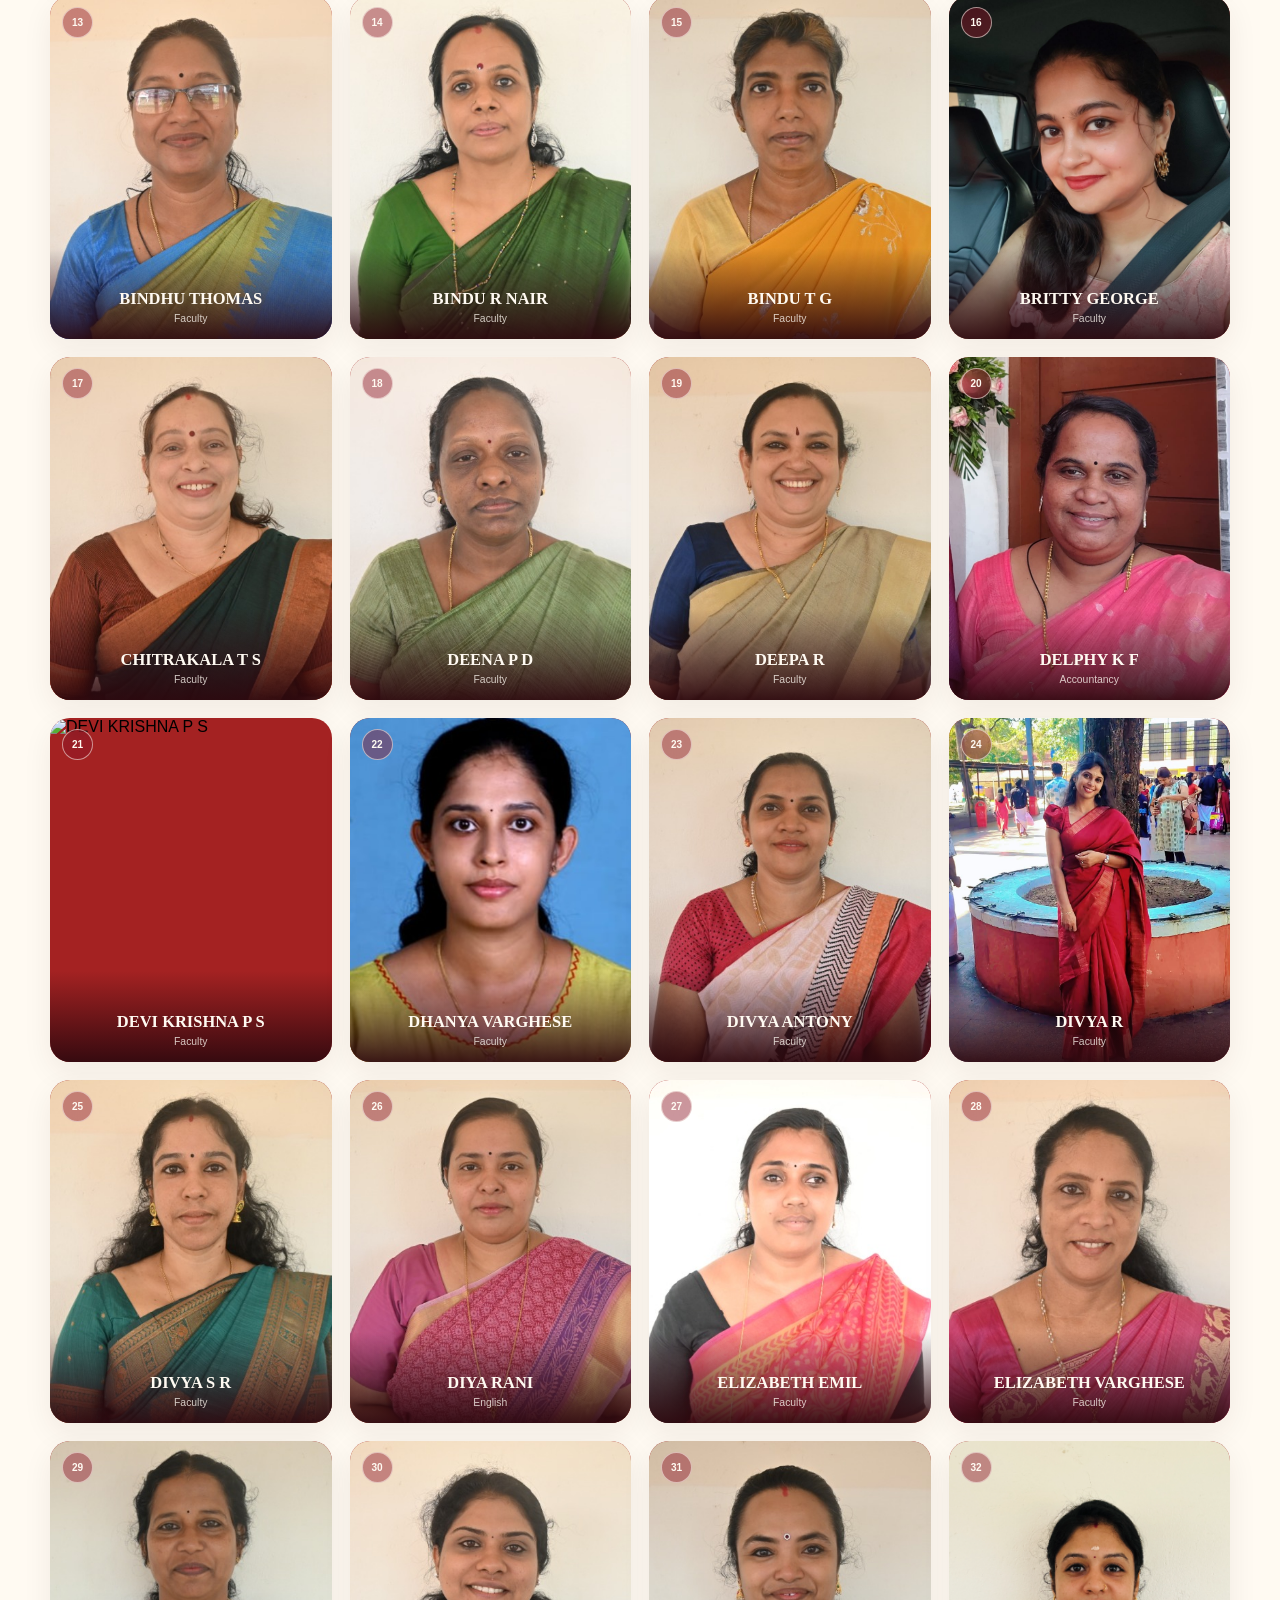
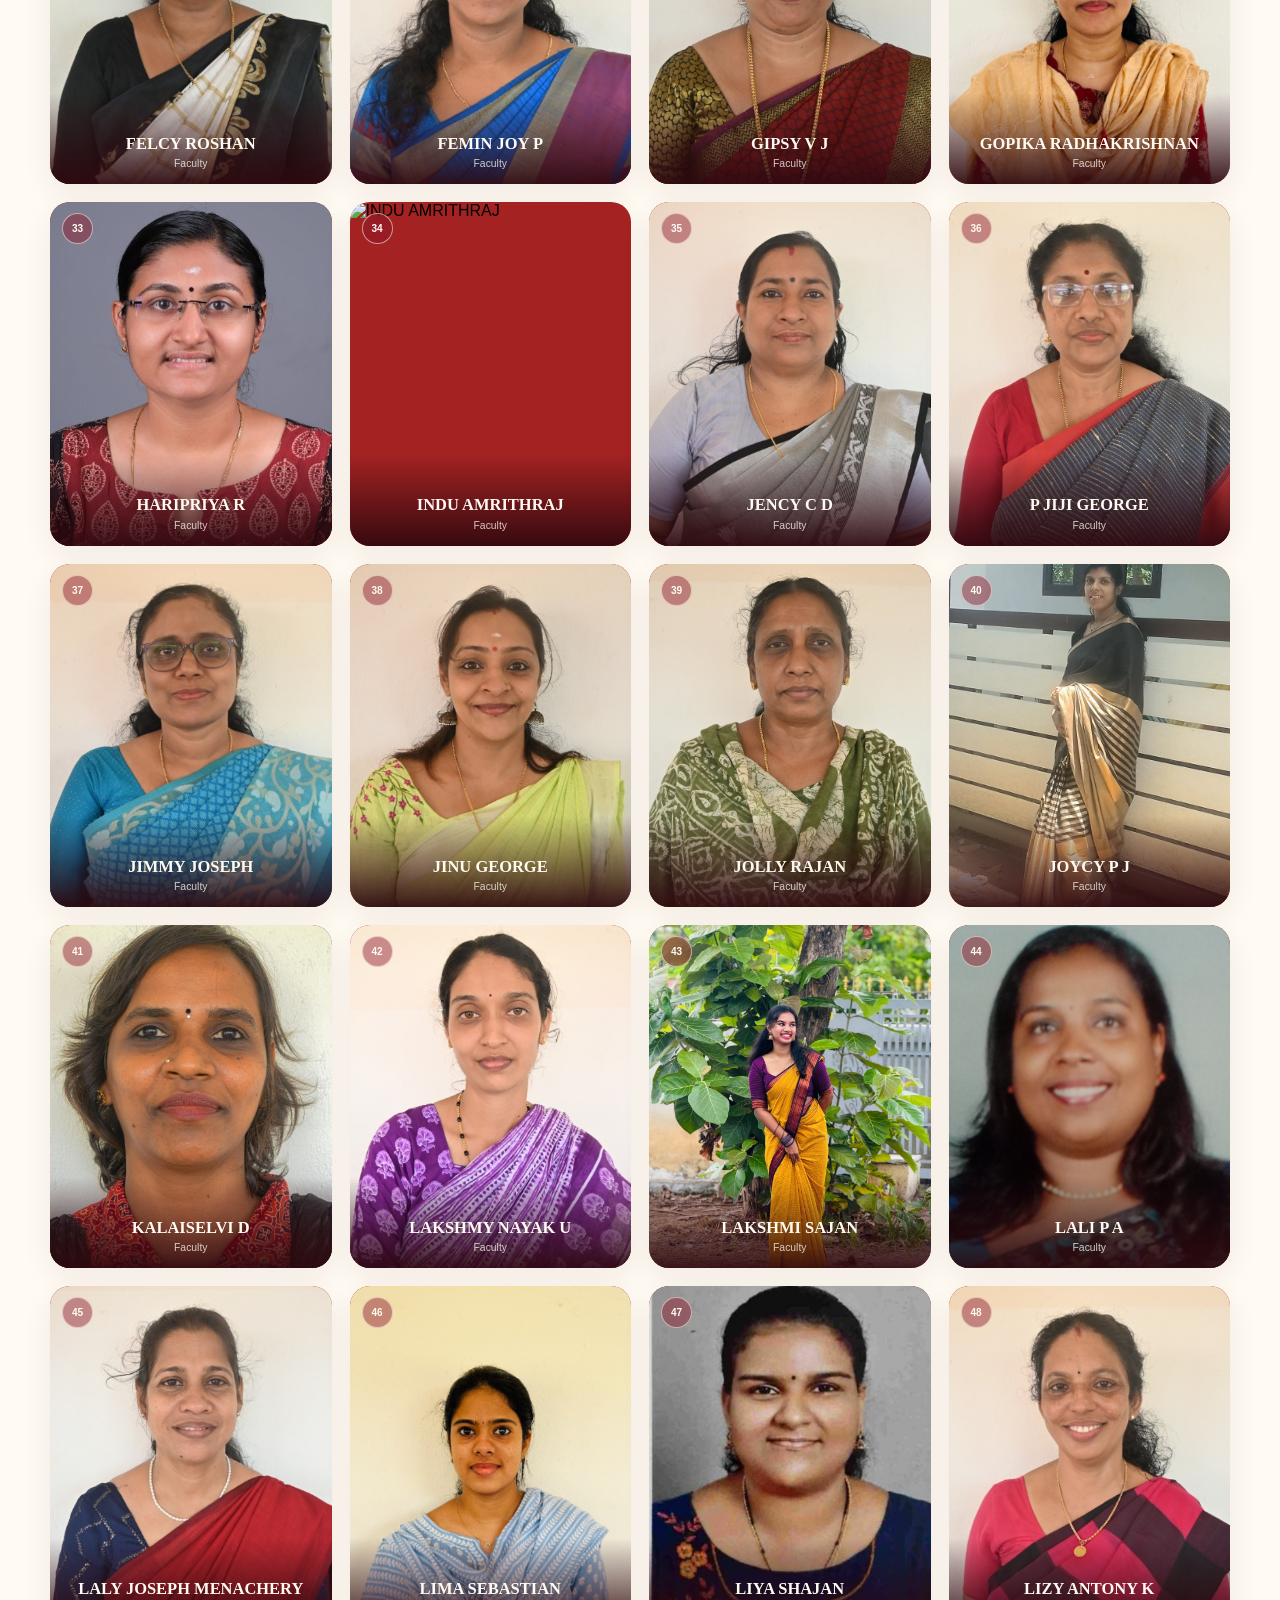
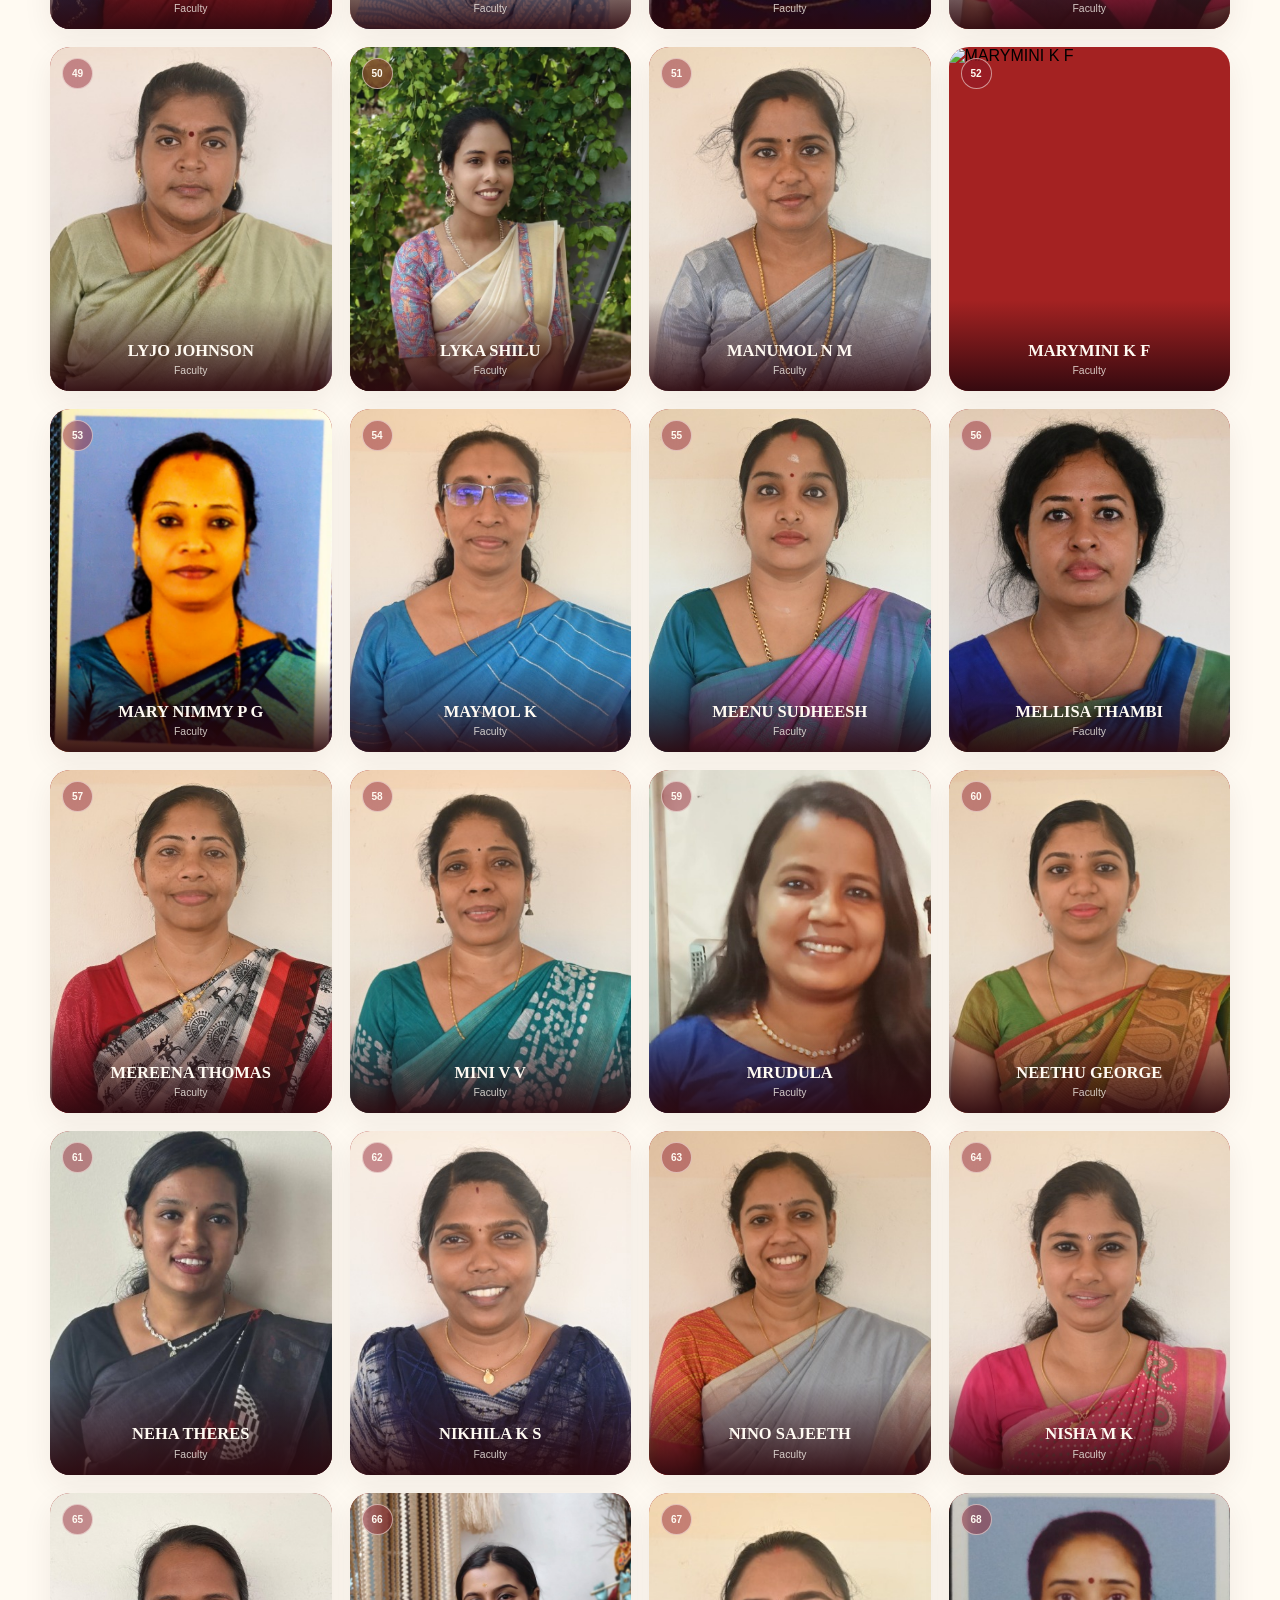
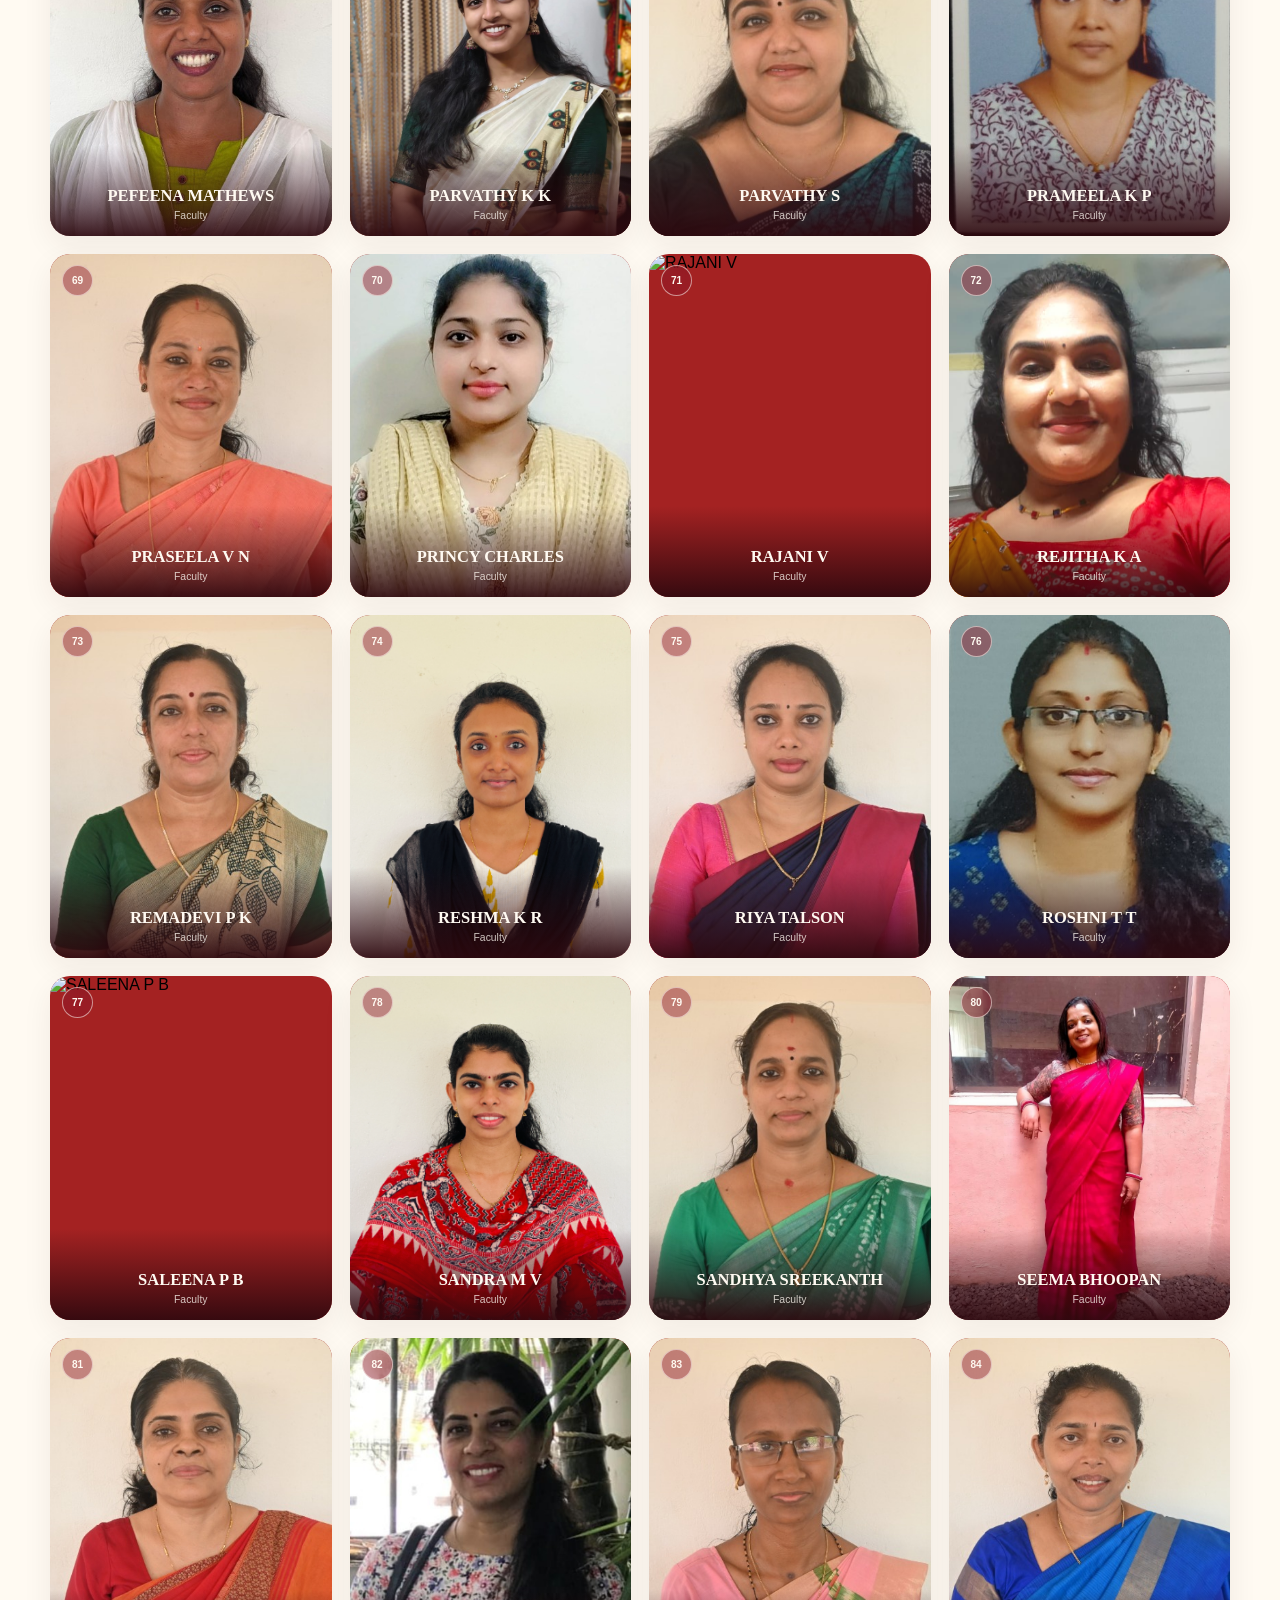
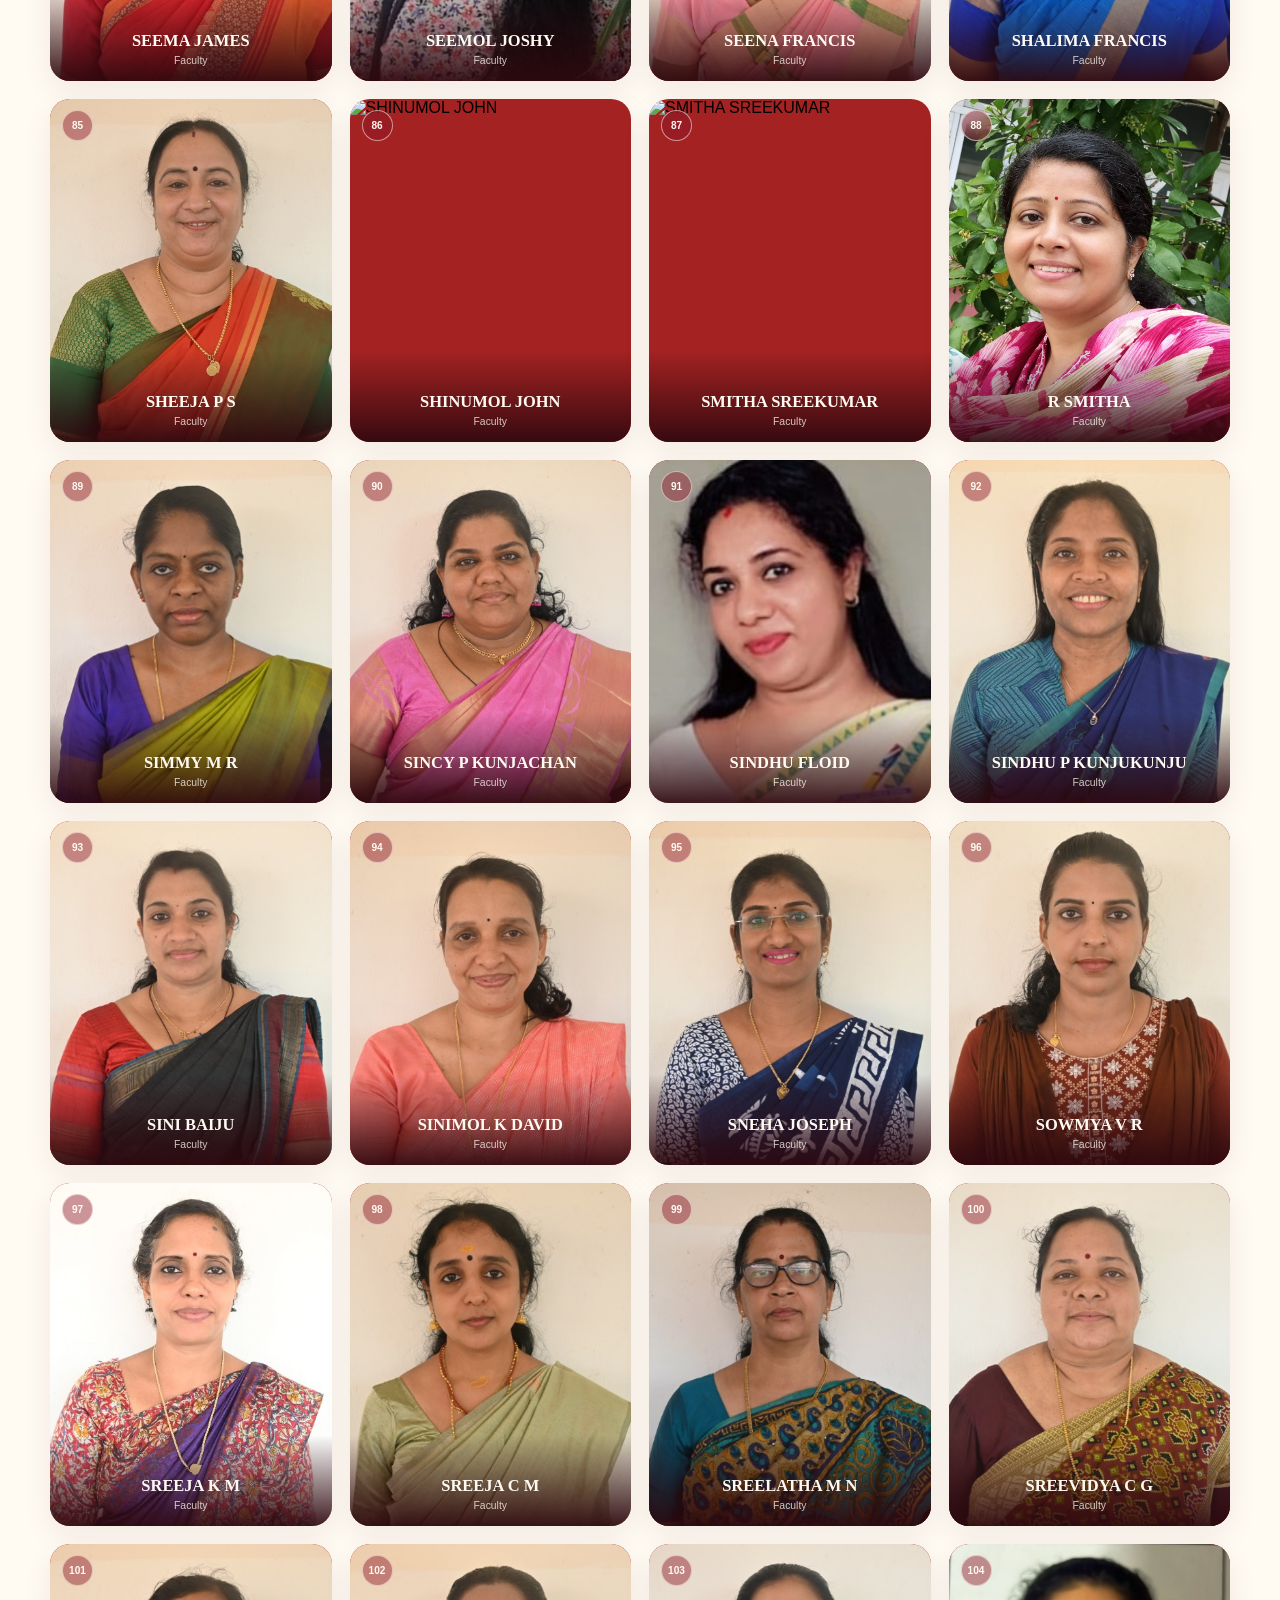
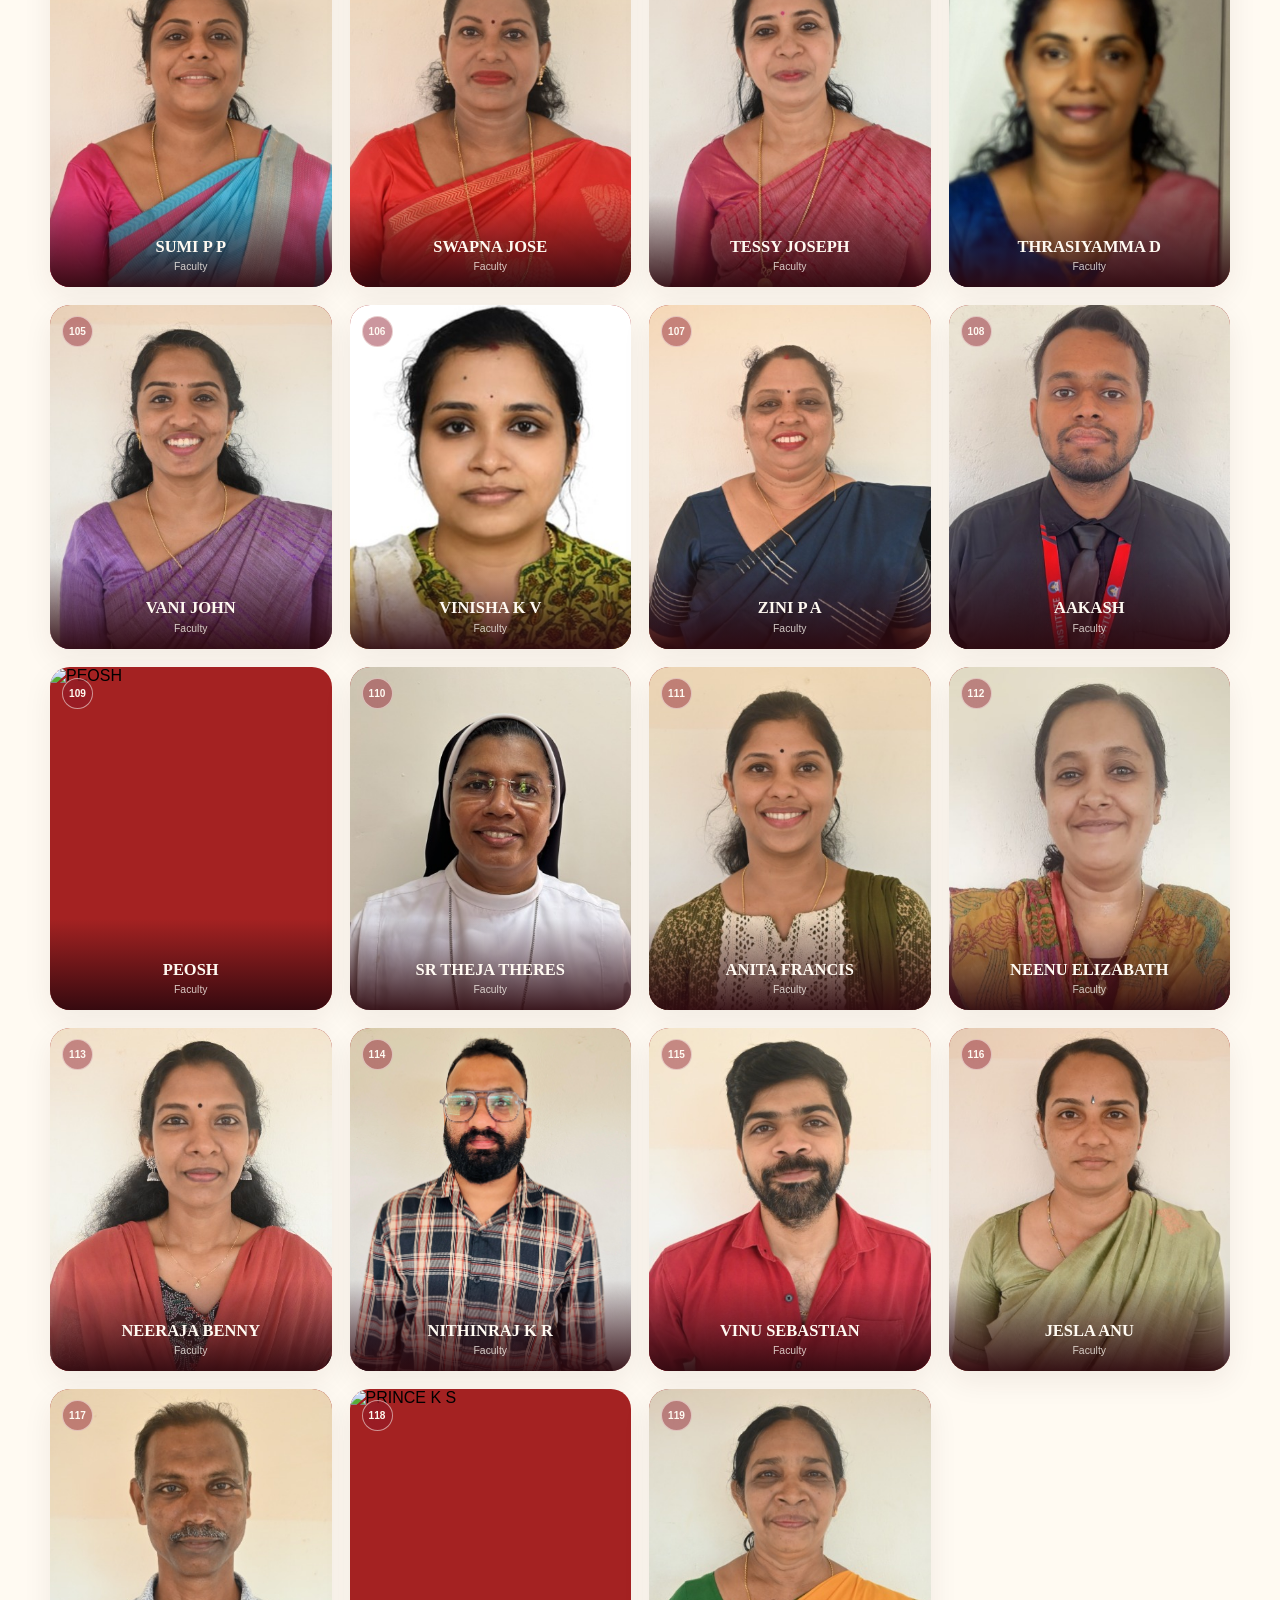
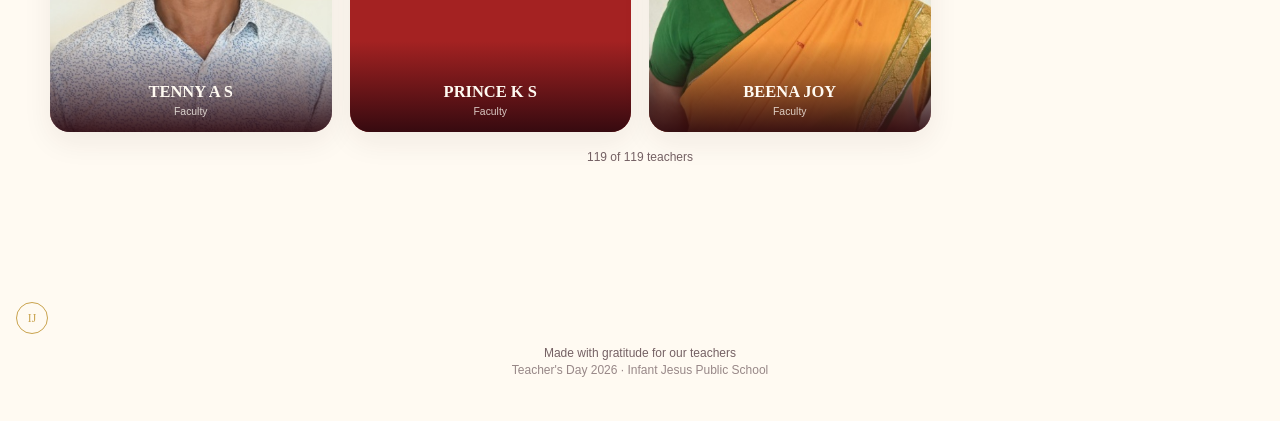
==== commit 6de0aaa6: "Update teachers.html" ====
--- a/teachers.html
+++ b/teachers.html
@@ -126,7 +126,7 @@
         bio: "Thank you for dedicating your time and effort to nurturing young minds. Your contribution to education is invaluable." },
     { name: "DEEPA R", subject: "Faculty", photo: "DEEPA R.jpg.jpeg",
         bio: "Every lesson taught has the power to shape a brighter future. Thank you for being a part of that journey." },
-    { name: "DELPHY K F", subject: "Accountancy", photo: "DELPHY.jpg.jpeg",
+    { name: "DELPHY K F", subject: "Accountancy", photo: "delphy.jpg.jpeg",
         bio: "Thank you for making the world of accounts and numbers clear and sweet for us.." },
     { name: "DEVI KRISHNA P S", subject: "Faculty", photo: "DEVI KRISHNA.jpg.jpeg",
         bio: "Your commitment to teaching and guiding students is truly inspiring. Thank you for all the difference you make." },
@@ -166,7 +166,7 @@
         bio: "Your boundless affection and warmth made our first steps into the world of learning feel like home..your gentle care has shaped our earliest joys in learning and discovery.." },
     { name: "JOLLY RAJAN", subject: "Faculty", photo: "JOLLY.jpg.jpeg",
         bio: " Thank you for bringing social science to life and helping us understand complexities of history, society and our place in the world.." },
-    { name: "JOYCY P J", subject: "Faculty", photo: "JOYCY.jpg.jpeg",
+    { name: "JOYCY P J", subject: "Faculty", photo: "joycy pj.jpg.jpeg",
         bio: " A teacher has the unique ability to inspire, guide, and transform lives. Thank you for doing all this and more." },
     { name: "KALAISELVI D", subject: "Faculty", photo: "KALAISELVI D.jpg.jpeg",
         bio:" Your yoga classes brought peace and mindfulness into our daily routine helping us find balance and strength.." },
@@ -192,7 +192,7 @@
         bio: "Your engaging social science lessons made complex topics interesting and and relevant, helping us understand the world around us and our role in it." },
     { name: "MARYMINI K F", subject: "Faculty", photo: "MARYMINI K.F.jpg.jpeg",
         bio: "Your commitment and hard work play an important role in shaping the future. Thank you for your valuable contribution." },
-    { name: "MARY NIMMY P G", subject: "Faculty", photo: "MARY NIMMY.jpg.jpeg",
+    { name: "MARY NIMMY P G", subject: "Faculty", photo: "mary nimmy.jpg.jpeg",
         bio: "The lessons taught by a teacher often extend far beyond textbooks. Thank you for the guidance and wisdom you share." },
     { name: "MAYMOL K", subject: "Faculty", photo: "MAYMOL K.jpg.jpeg",
         bio: "Maymol ji..aapko hamara Vineeth namaskar...aapse hum hamesha aabhari honge..kyonki aapne hame jo pyar aur aatmavishwas diya..vo hamesha hamare dilon mein rahenge." },
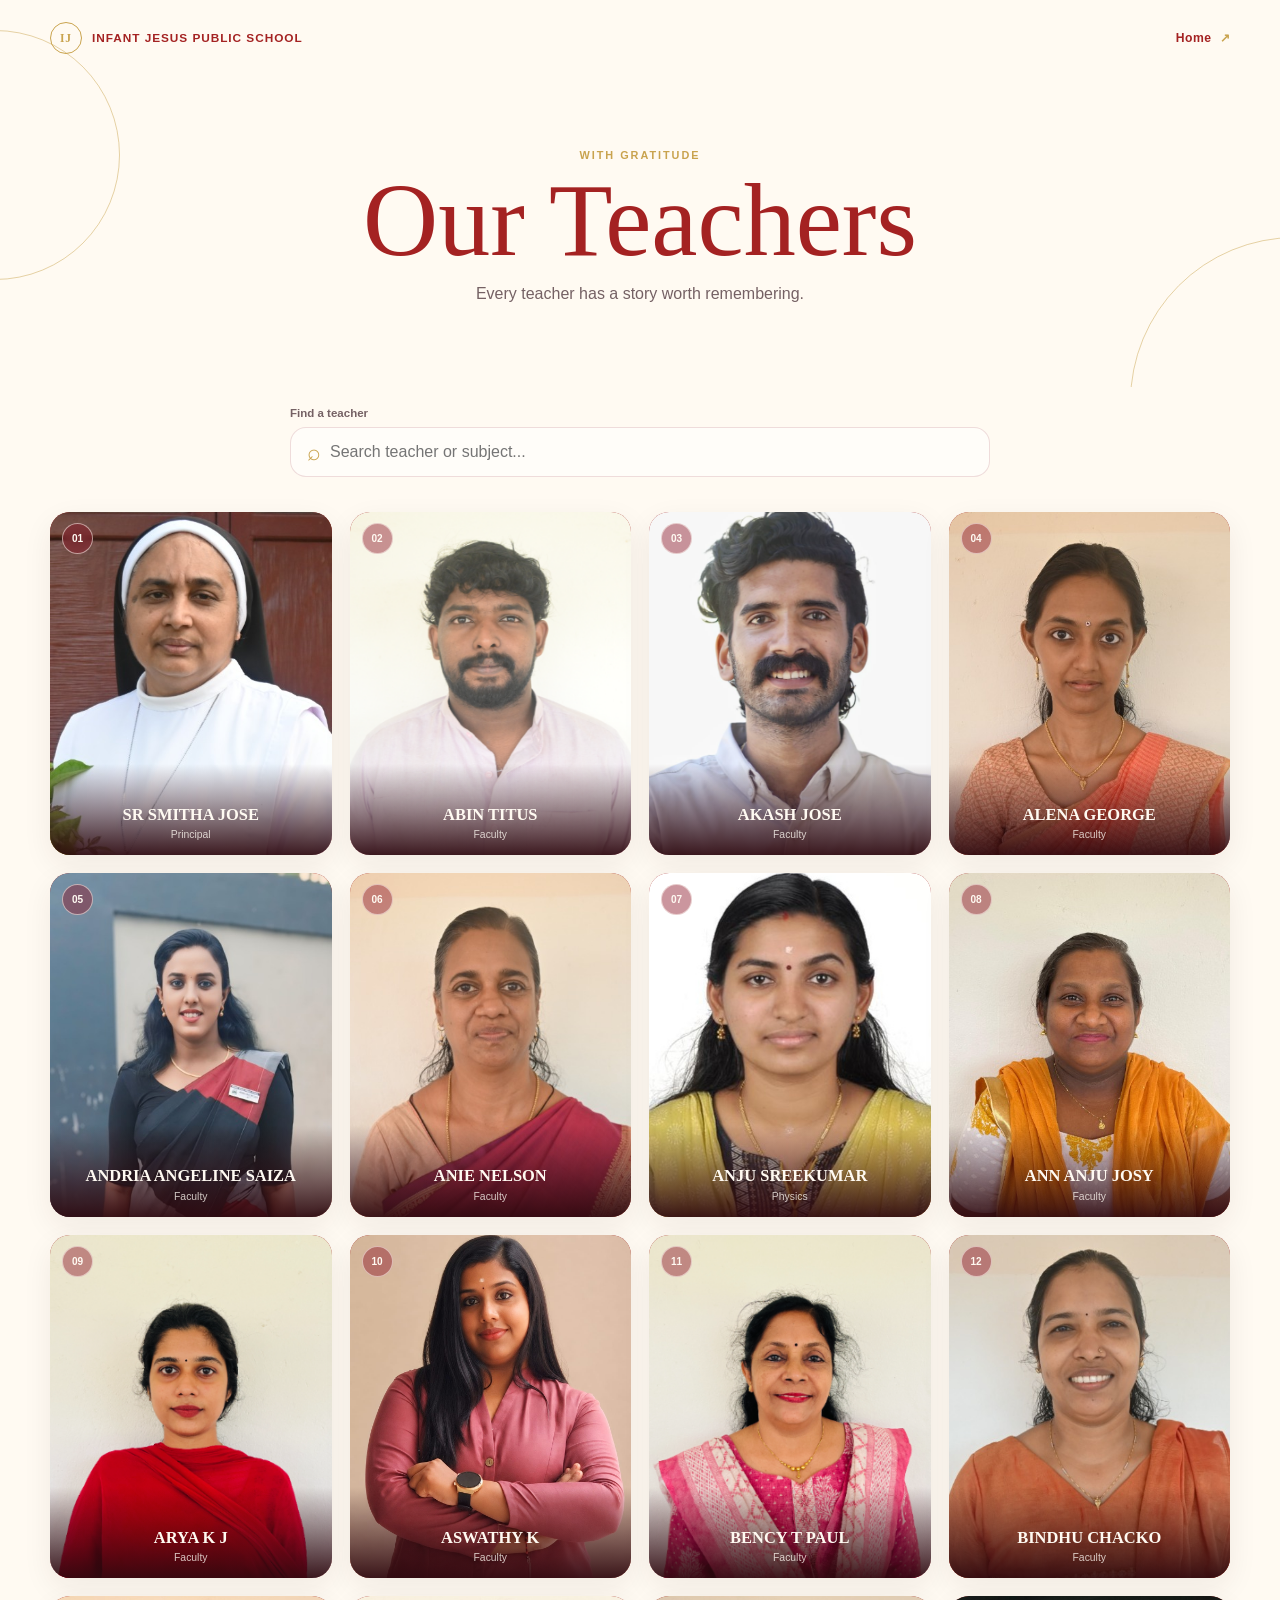
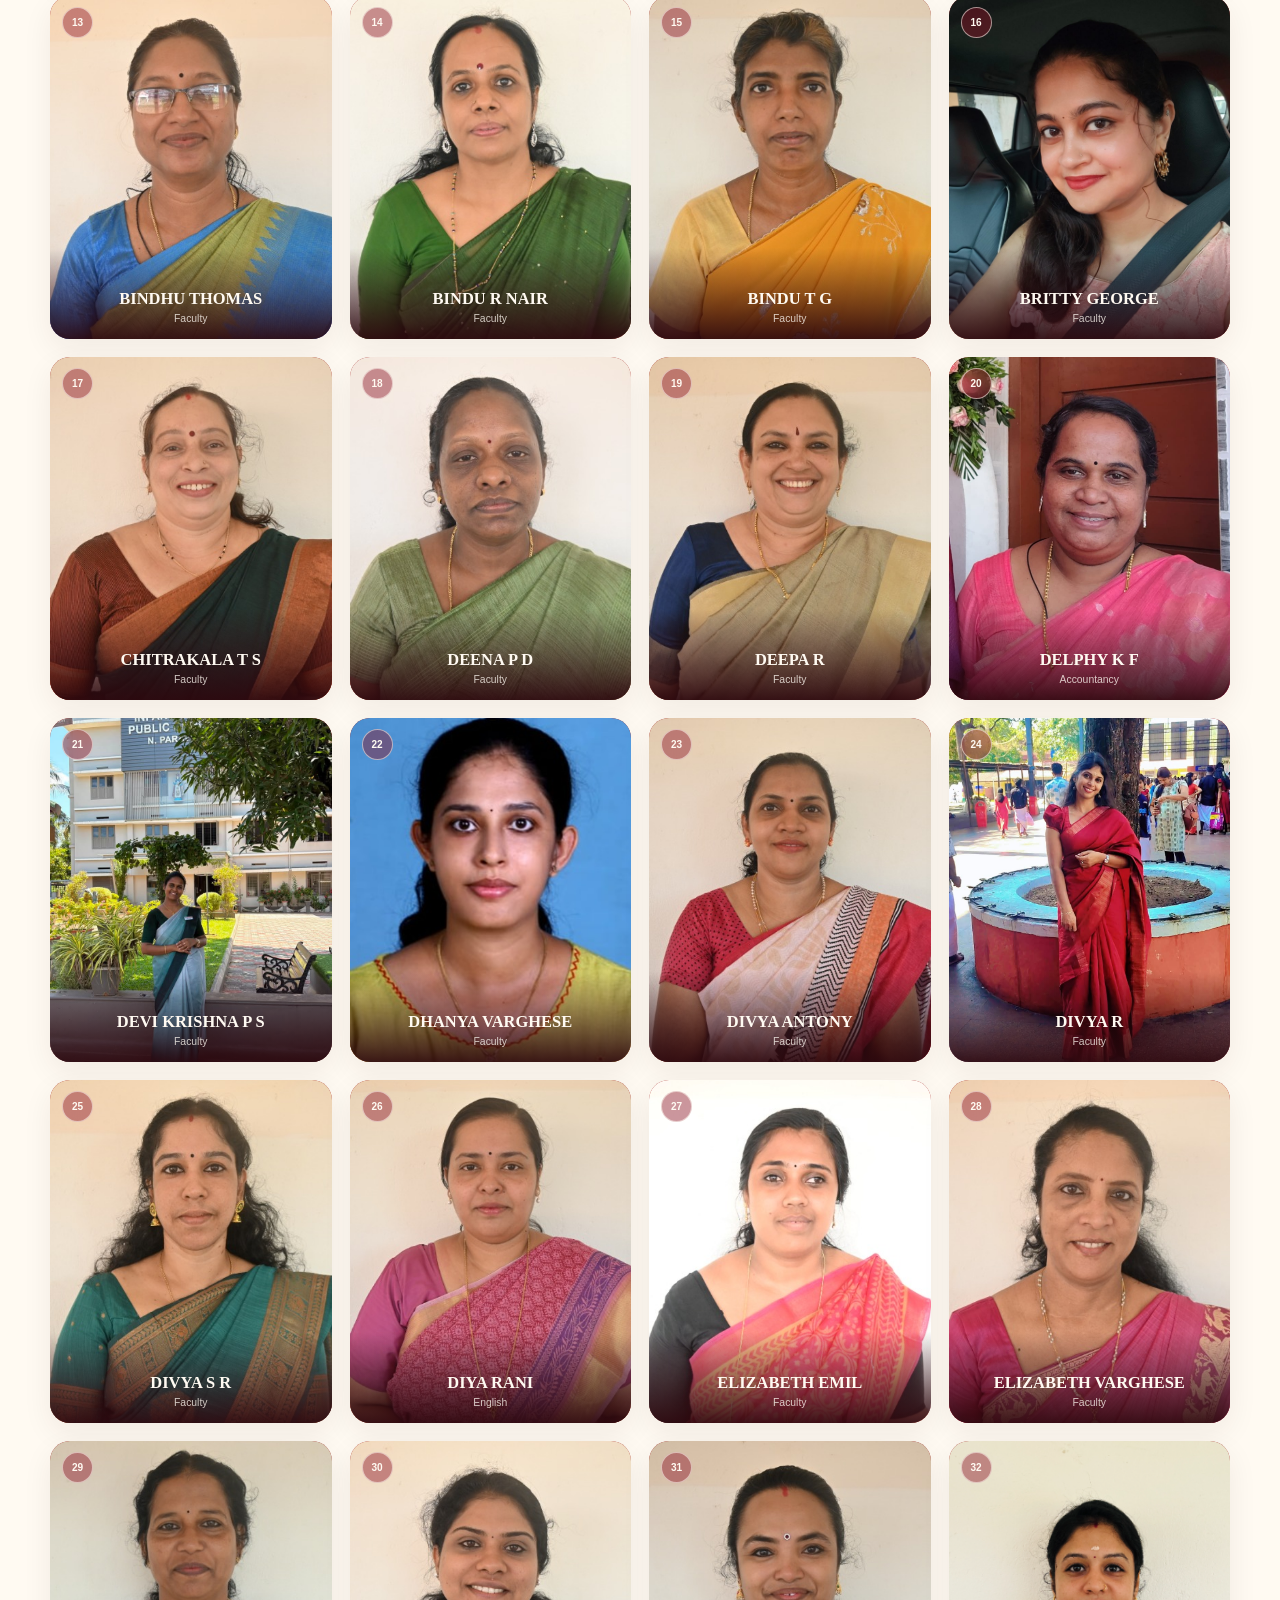
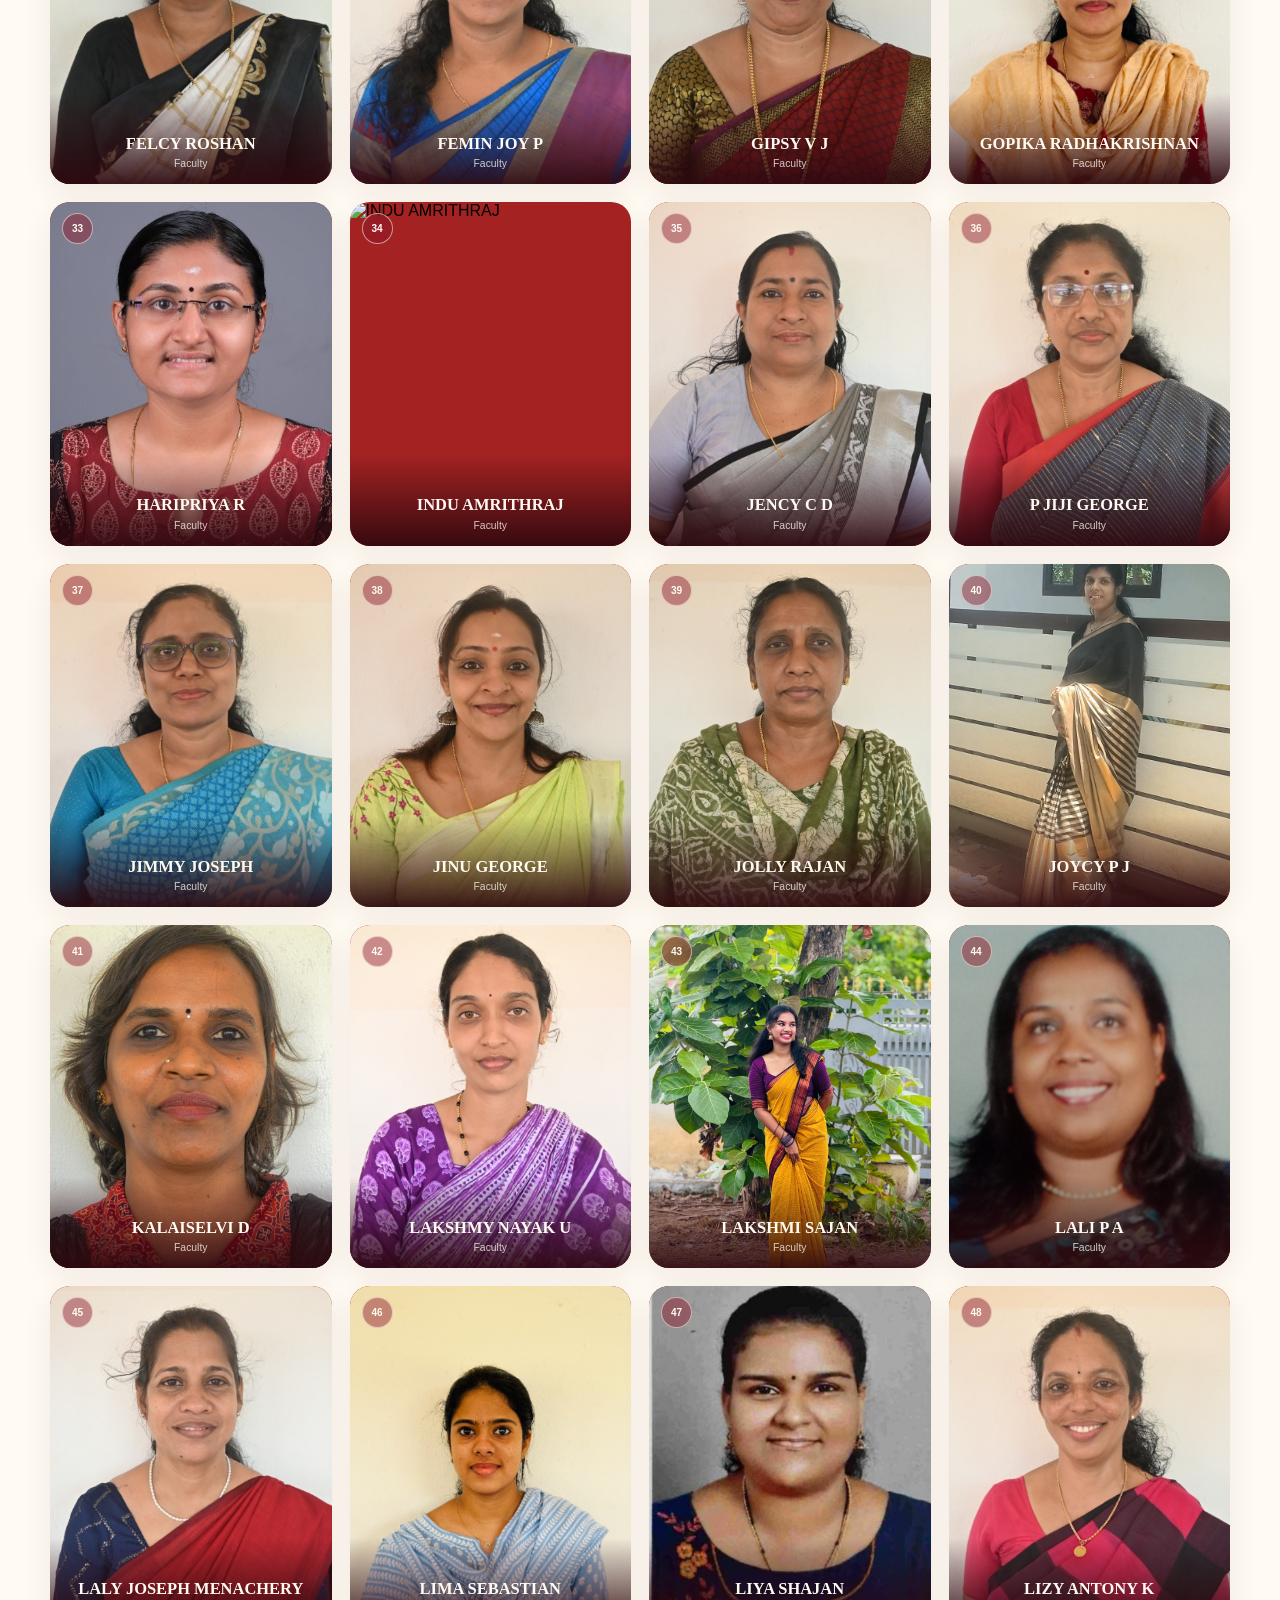
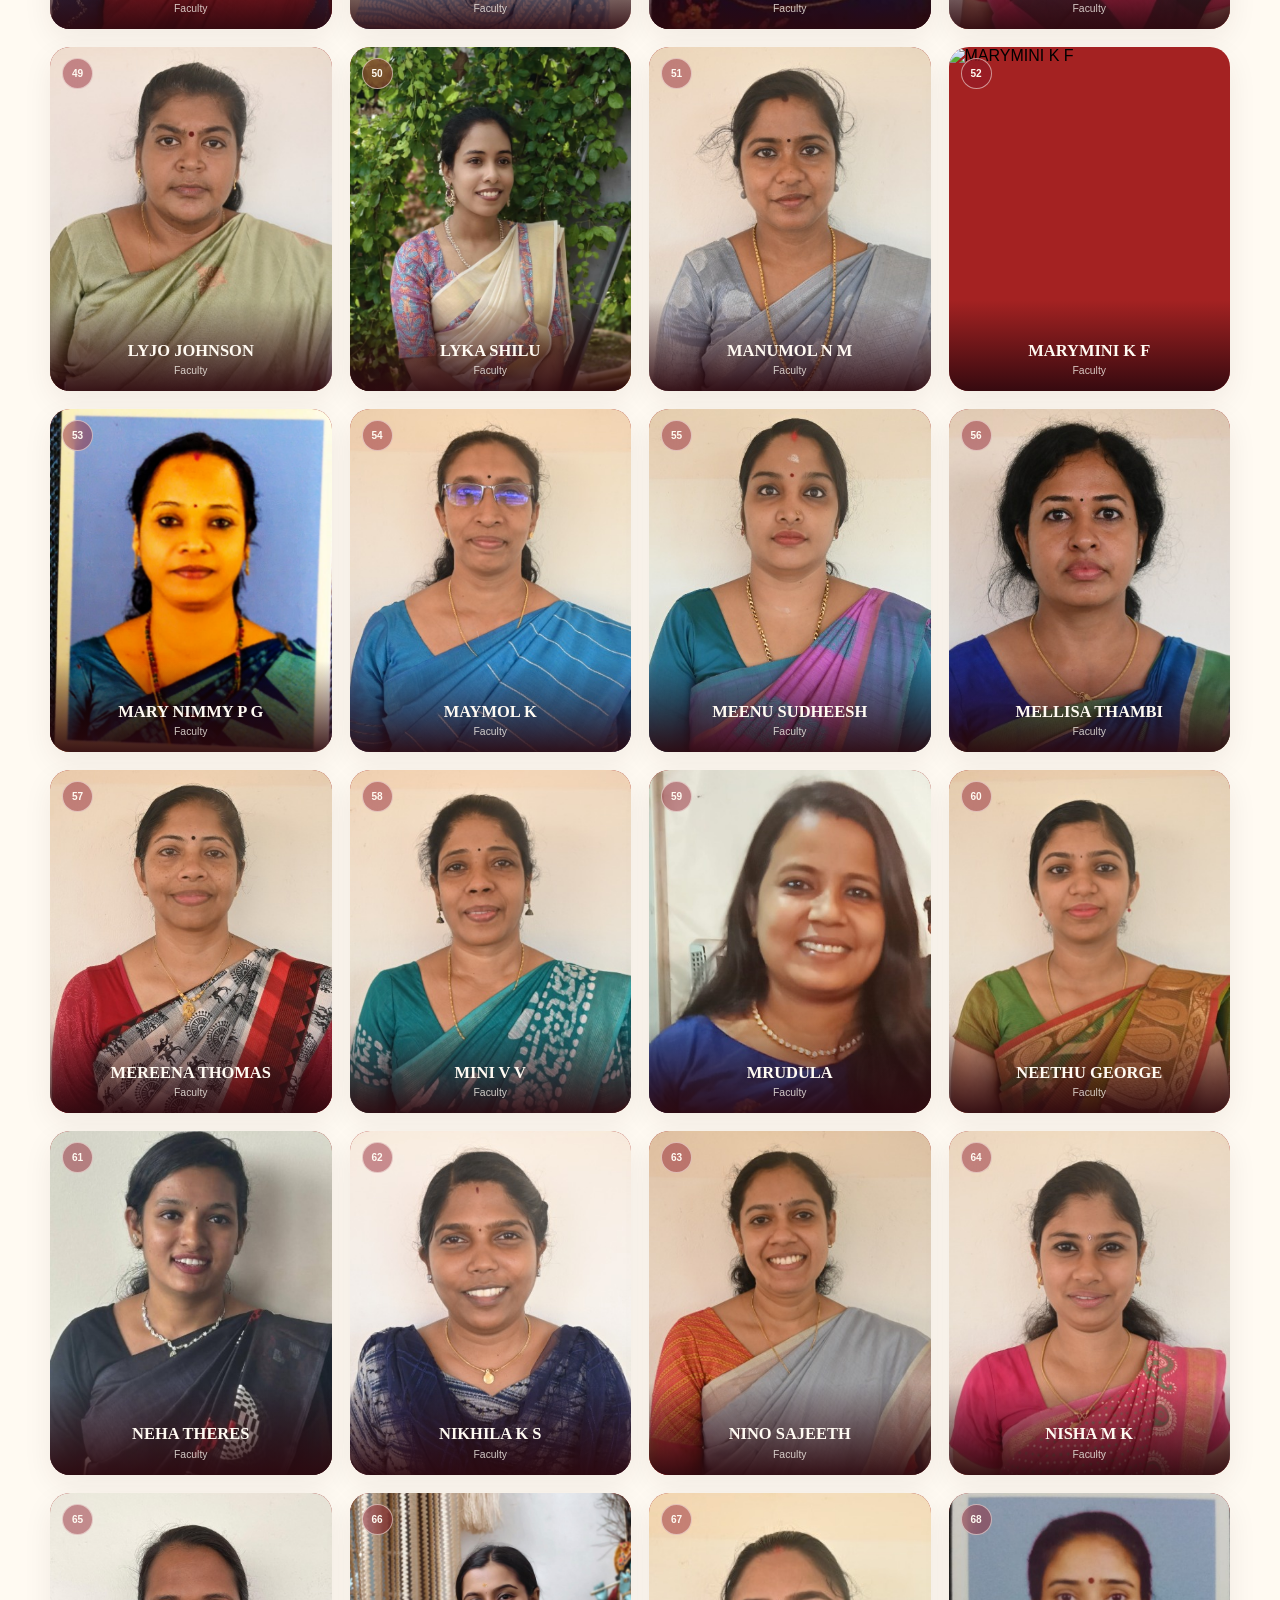
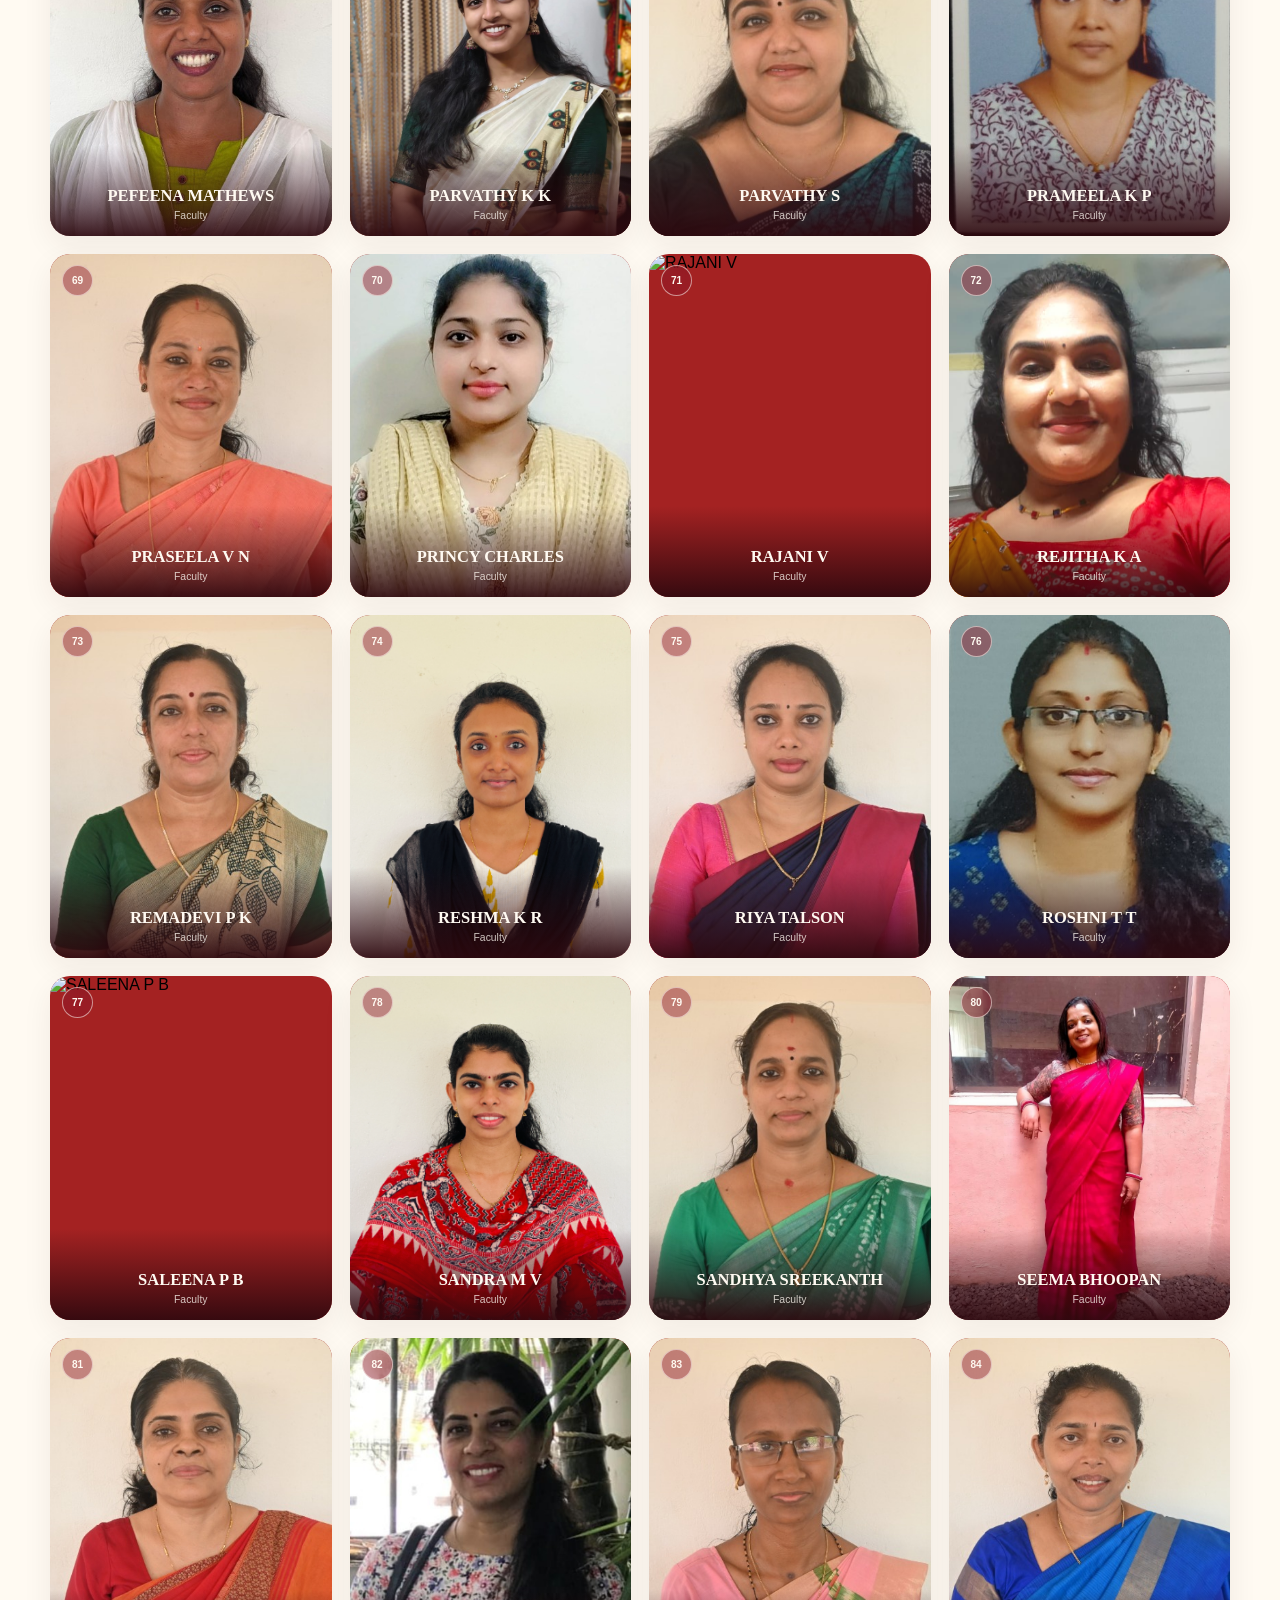
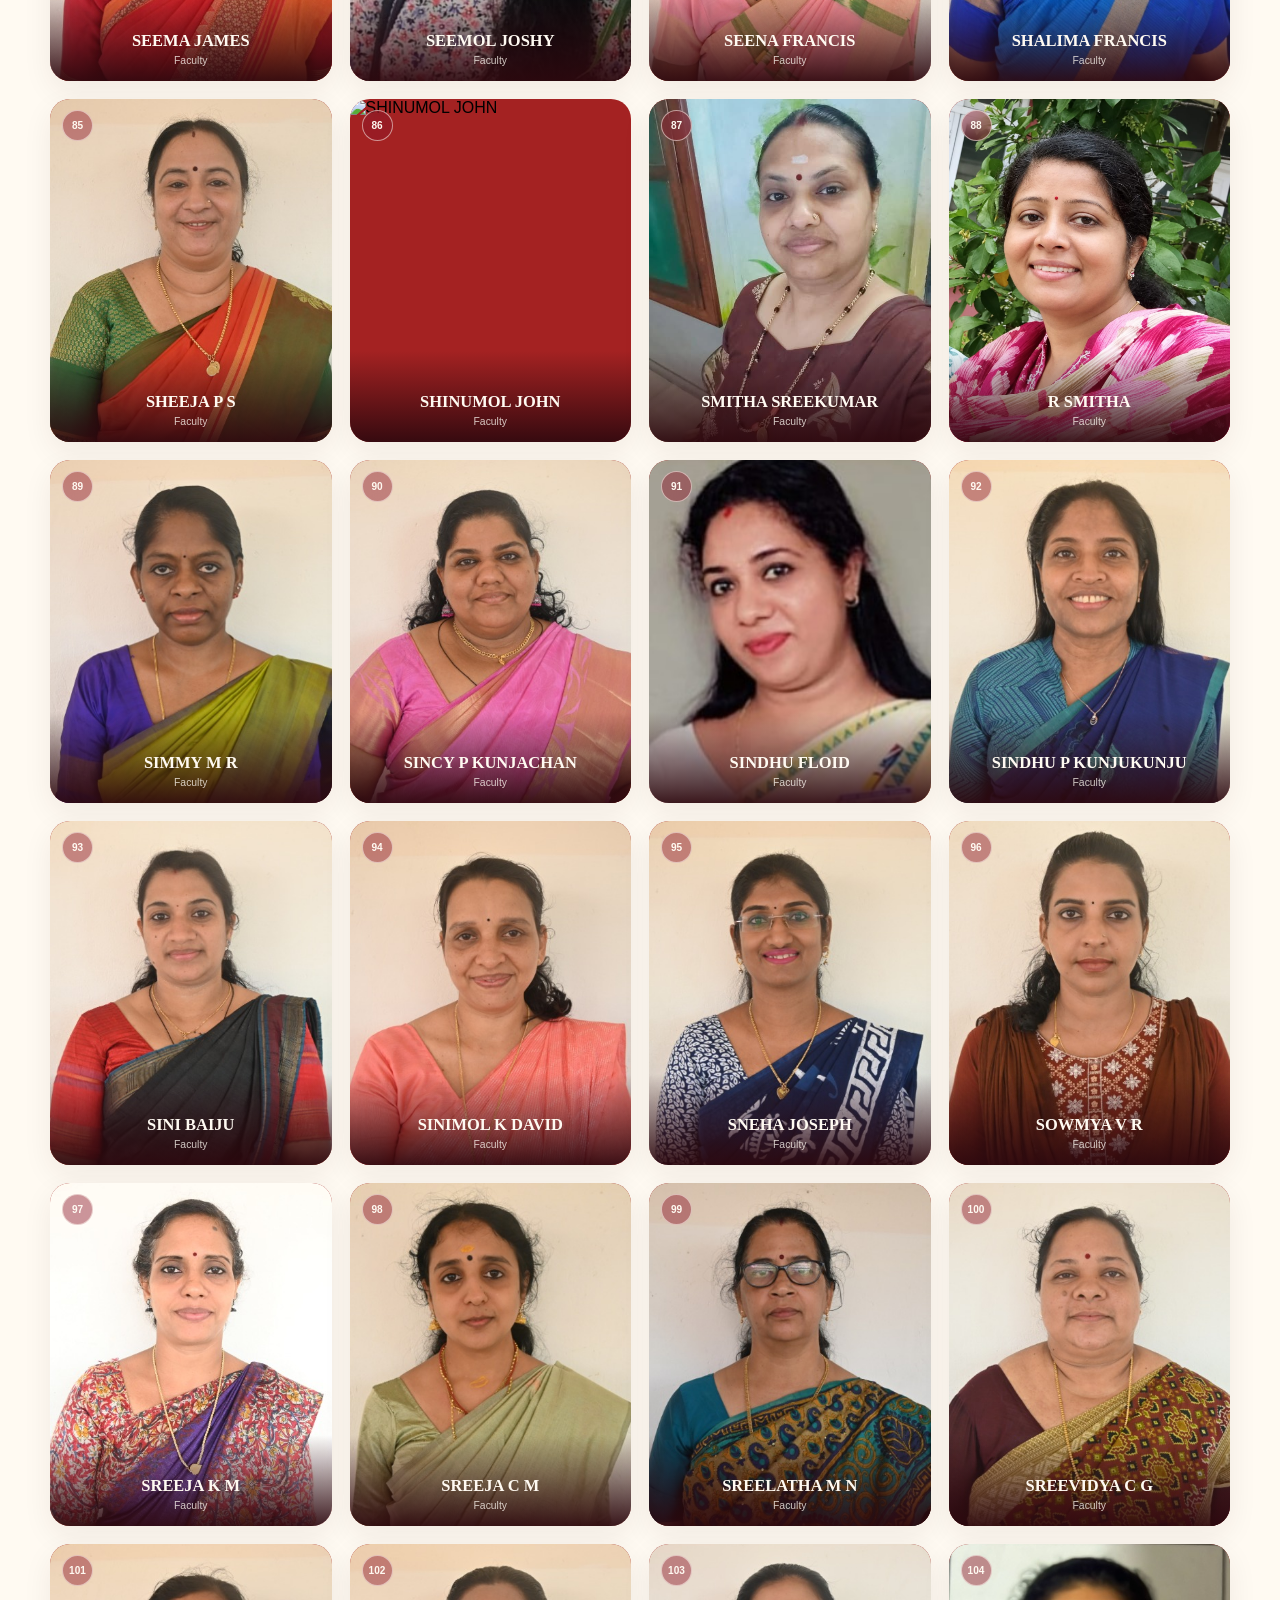
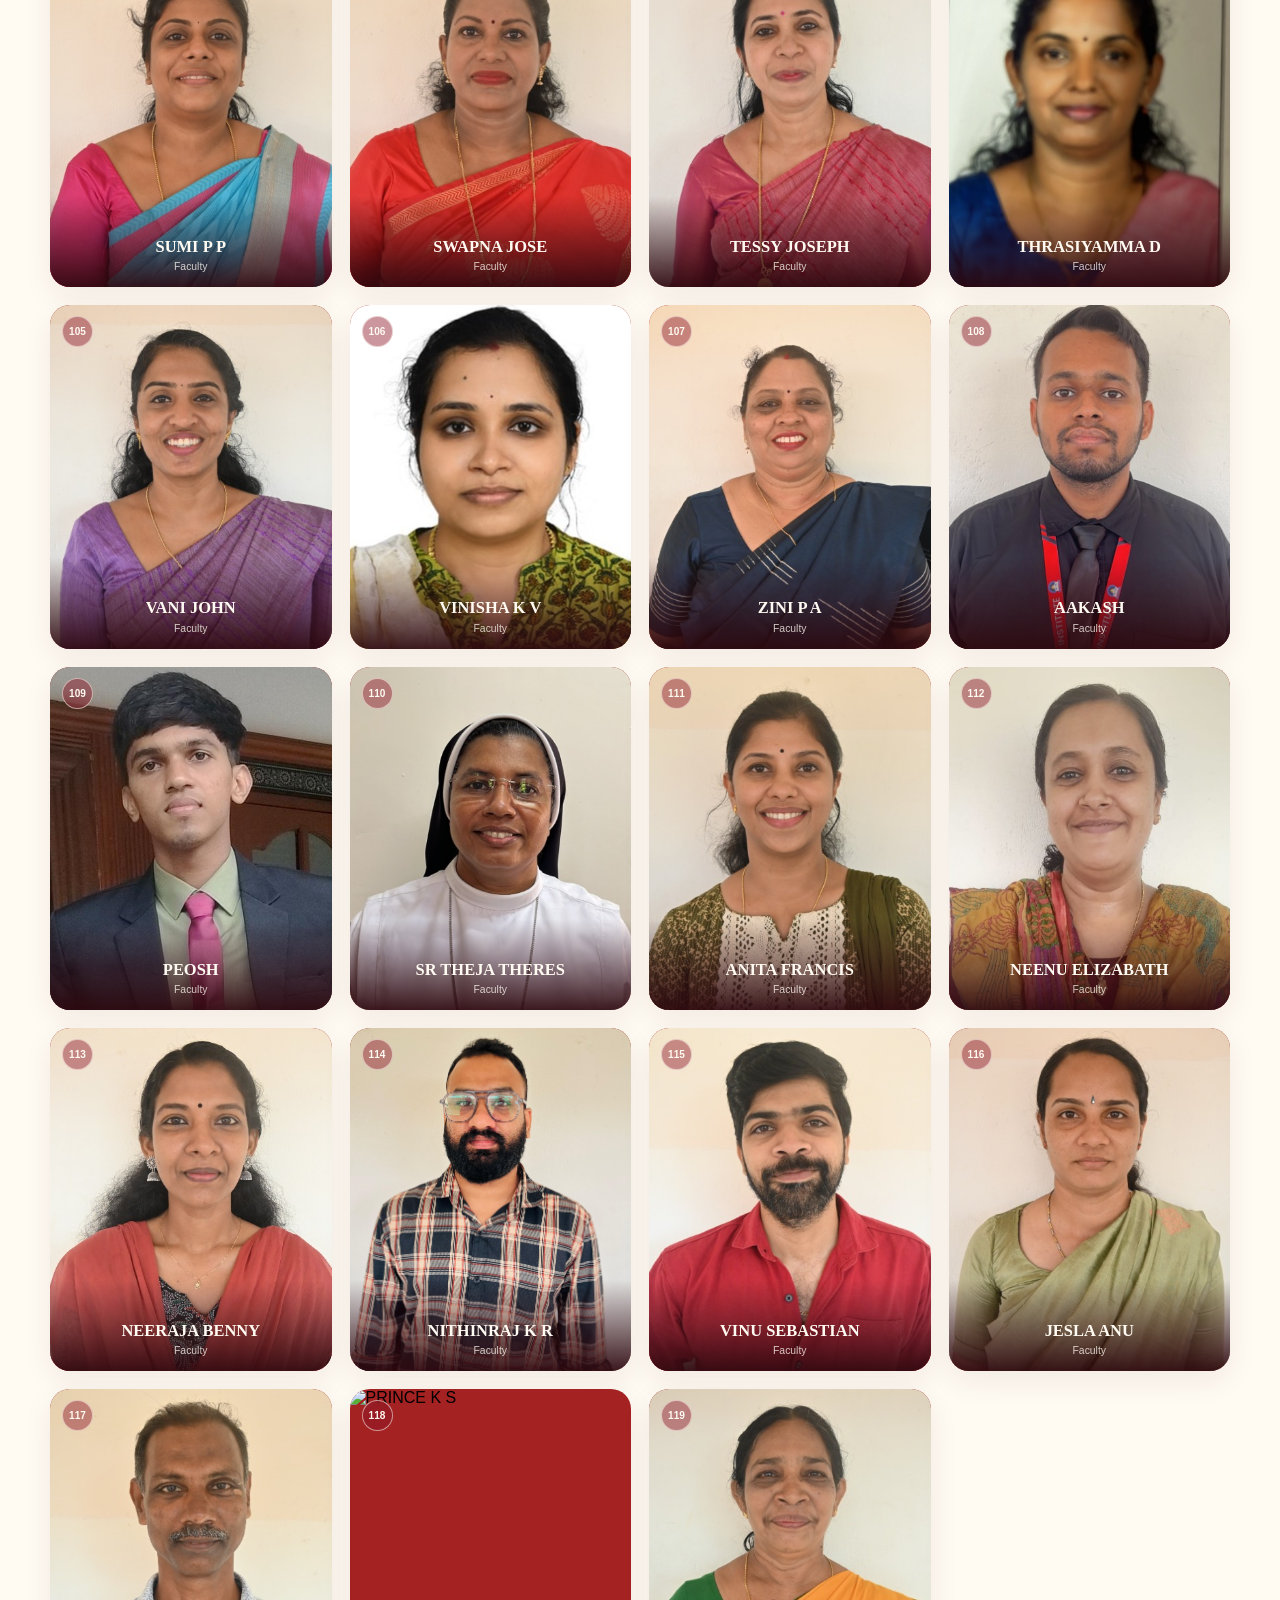
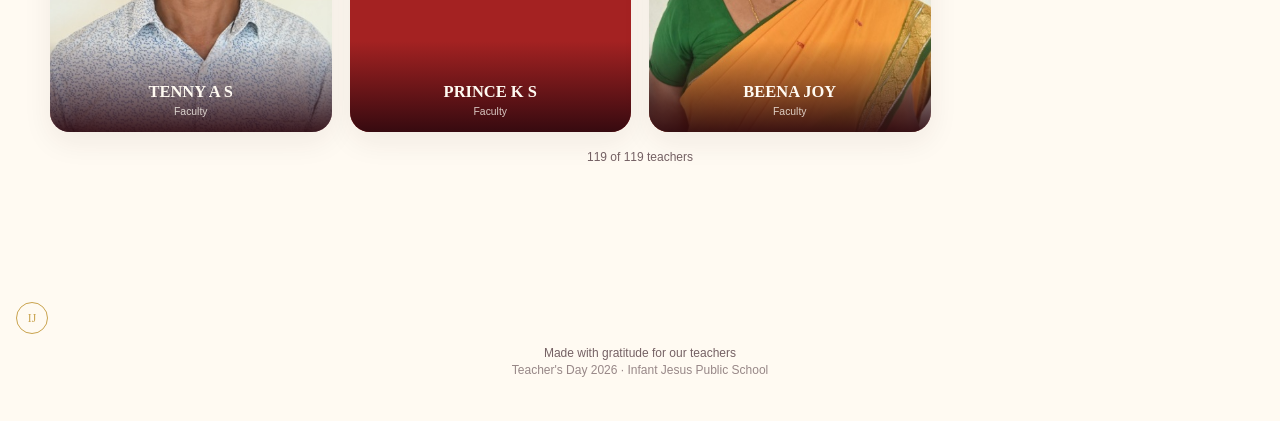
==== commit 5ad19ed7: "Update teachers.html" ====
--- a/teachers.html
+++ b/teachers.html
@@ -128,7 +128,7 @@
         bio: "Every lesson taught has the power to shape a brighter future. Thank you for being a part of that journey." },
     { name: "DELPHY K F", subject: "Accountancy", photo: "delphy.jpg.jpeg",
         bio: "Thank you for making the world of accounts and numbers clear and sweet for us.." },
-    { name: "DEVI KRISHNA P S", subject: "Faculty", photo: "DEVI KRISHNA.jpg.jpeg",
+    { name: "DEVI KRISHNA P S", subject: "Faculty", photo: "devi krishna.jpg.jpeg",
         bio: "Your commitment to teaching and guiding students is truly inspiring. Thank you for all the difference you make." },
     { name: "DHANYA VARGHESE", subject: "Faculty", photo: "DHANYA VARGHESE.jpg.jpeg",
         bio: "Thank you for opening up the digital world to us..your patience and innovative teaching methods make technology lot more interesting.." },
@@ -260,7 +260,7 @@
         bio: " Thank you for your exemplary leadership and for making physics interesting, fueling our scientific curiosity and analytical skills. Your mentorship has prepared us well for our academic and personal journeys ahead." },
     { name: "SHINUMOL JOHN", subject: "Faculty", photo: "SHINUMOL.jpg.jpeg",
         bio: "Thank you for being one of the many people who make our school feel like a place where we can learn, grow, and become better individuals." },
-    { name: "SMITHA SREEKUMAR", subject: "Faculty", photo: "SMITHA SREEKUMAR.jpg.jpeg",
+    { name: "SMITHA SREEKUMAR", subject: "Faculty", photo: "smitha sreekumar.jpg.jpeg",
         bio: "The impact of a teacher is often felt long after the lessons are over. Thank you for leaving a positive mark on so many young lives." },
     { name: "R SMITHA", subject: "Faculty", photo: "r smitha.jpg.jpeg",
         bio: "The impact of a teacher is often felt long after the lessons are over. Thank you for leaving a positive mark on so many young lives." },
@@ -304,7 +304,7 @@
         bio: "Your work may be part of our everyday school life, but its importance goes far beyond ordinary days. Thank you for all that you contribute." },
     { name: "AAKASH", subject: "Faculty", photo: "AAKASH.jpg.jpeg",
         bio: "Thank you for helping us find our voice and helping us communicate fluently in English." },
-    { name: "PEOSH", subject: "Faculty", photo: "PEOSH.jpg.jpeg",
+    { name: "PEOSH", subject: "Faculty", photo: "peosh.jpg.jpeg",
         bio: "Thank you for helping us find our voice and helping us communicate fluently in English." },
     { name: "SR THEJA THERES", subject: "Faculty", photo: "SR THEJA THERESE.jpg.jpeg",
         bio: " Dear sr. Theja , thank you for being a pillar of support for us . Your loving care and humble personality inspires us a lot." },
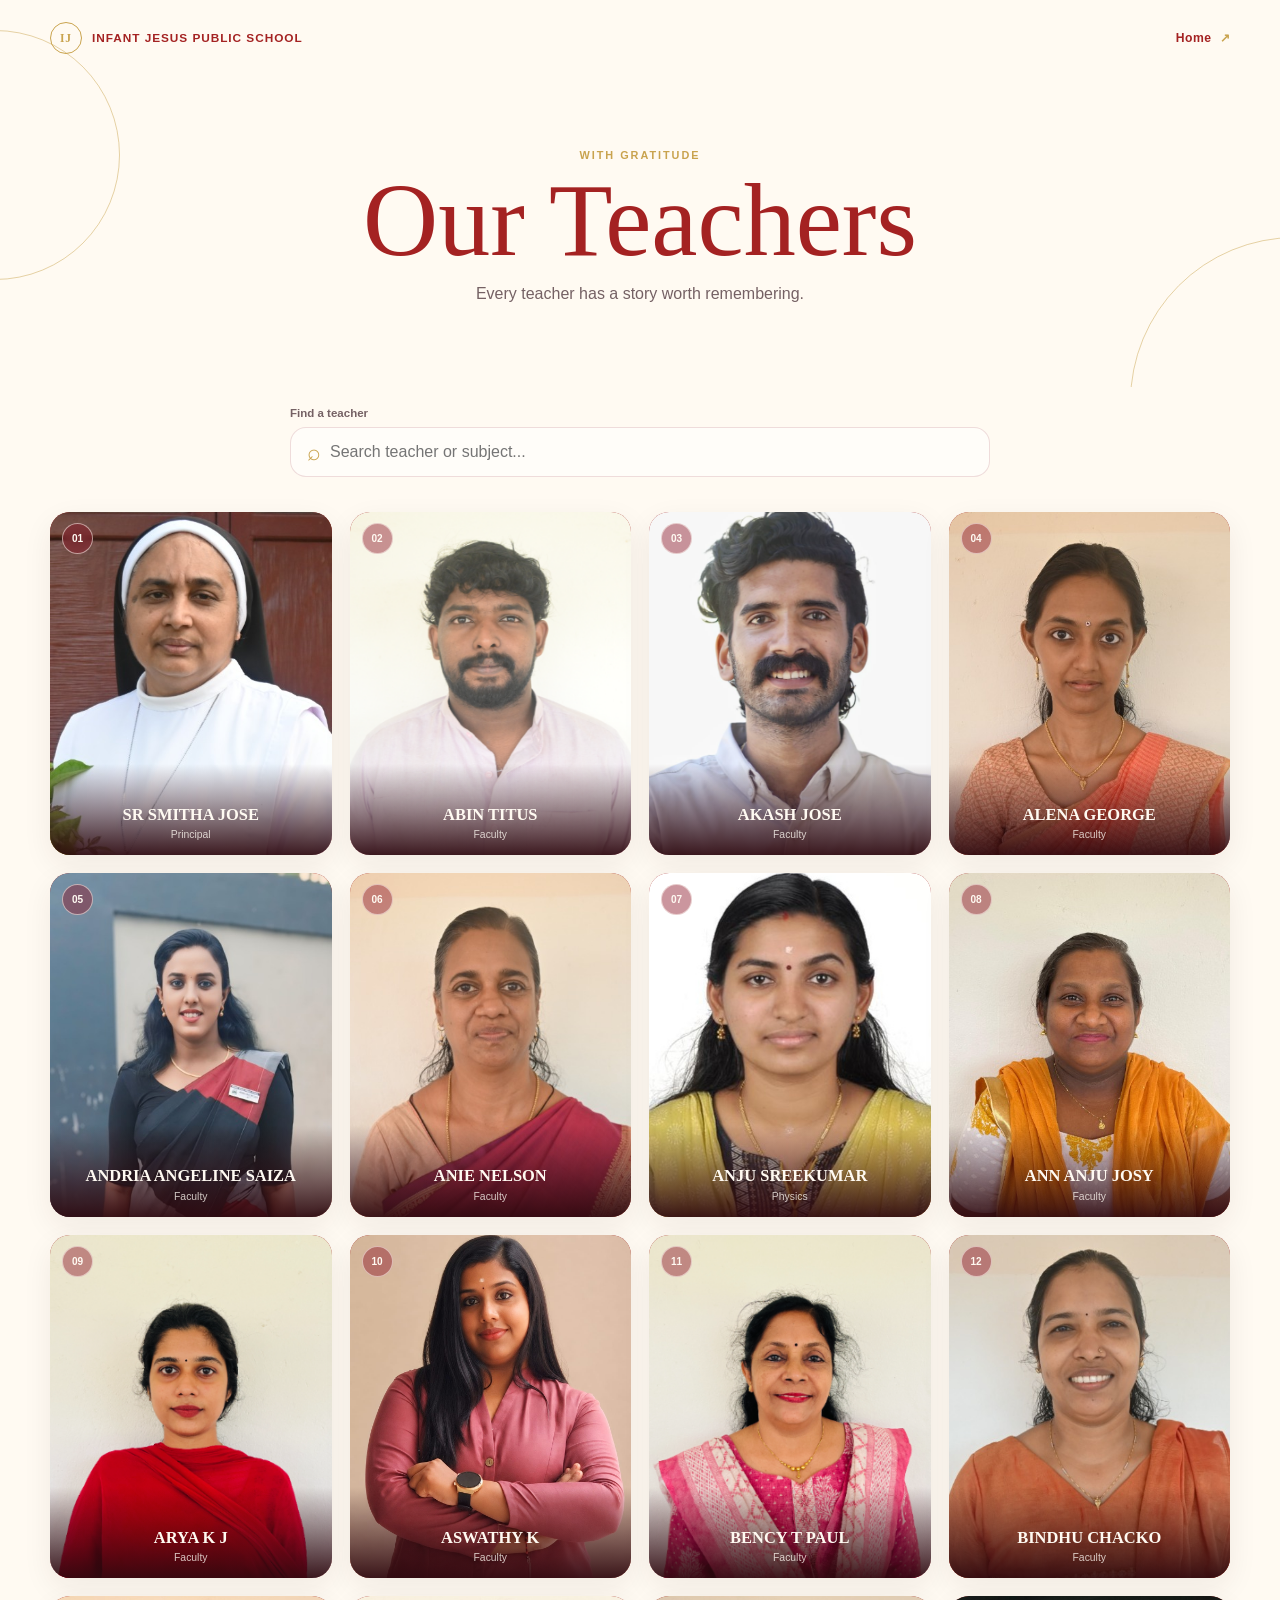
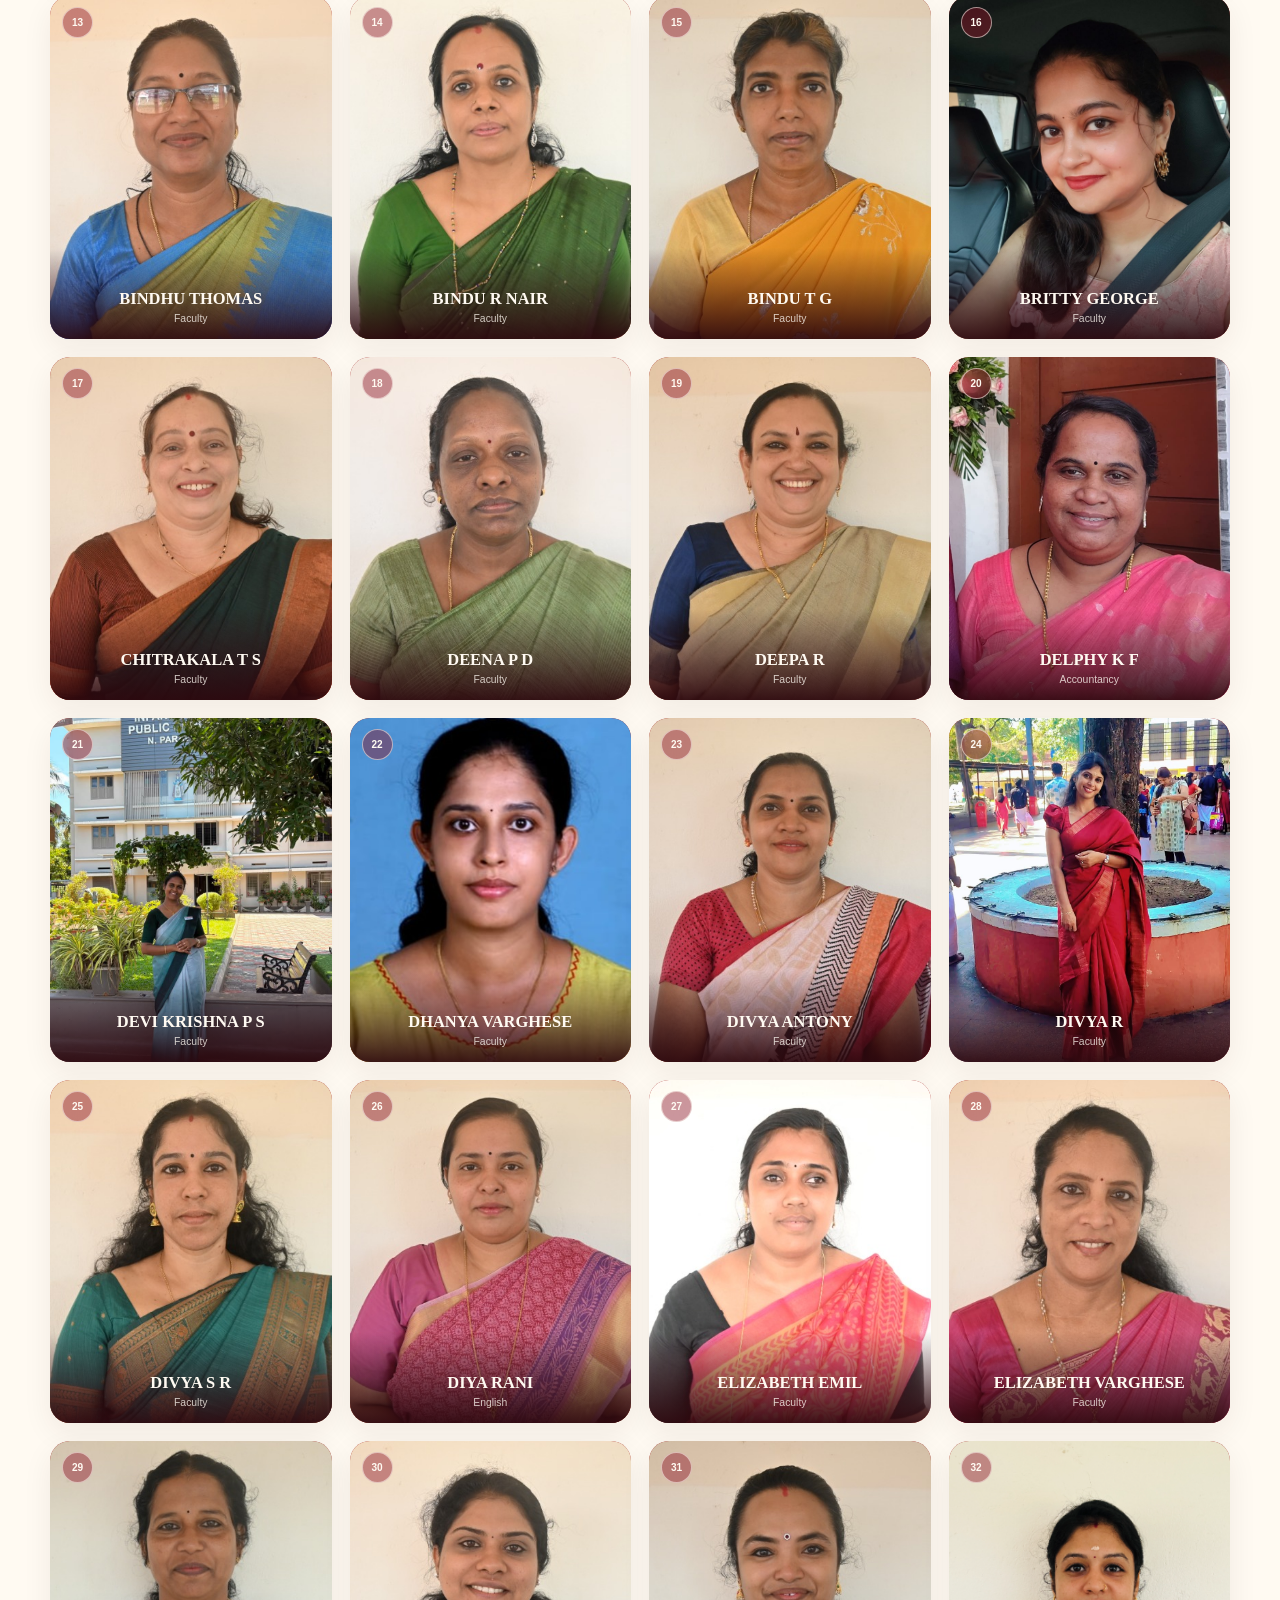
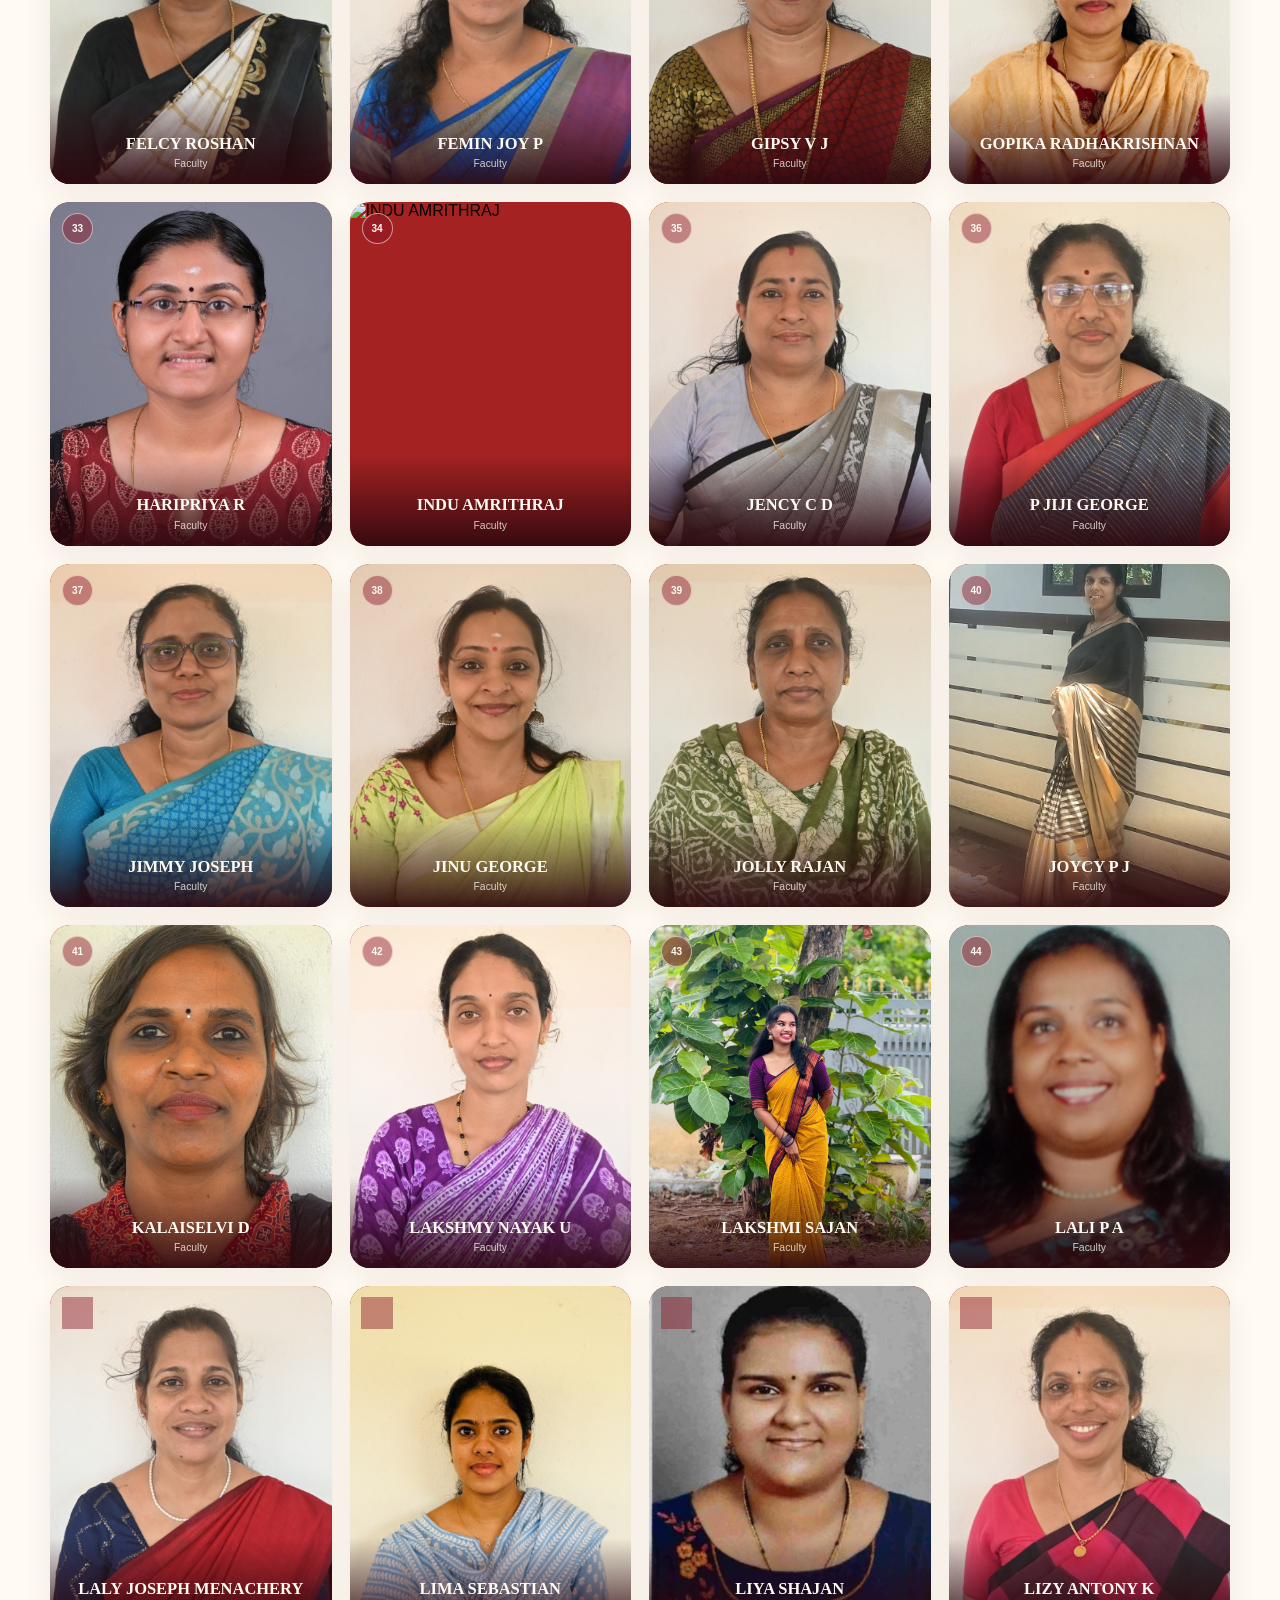
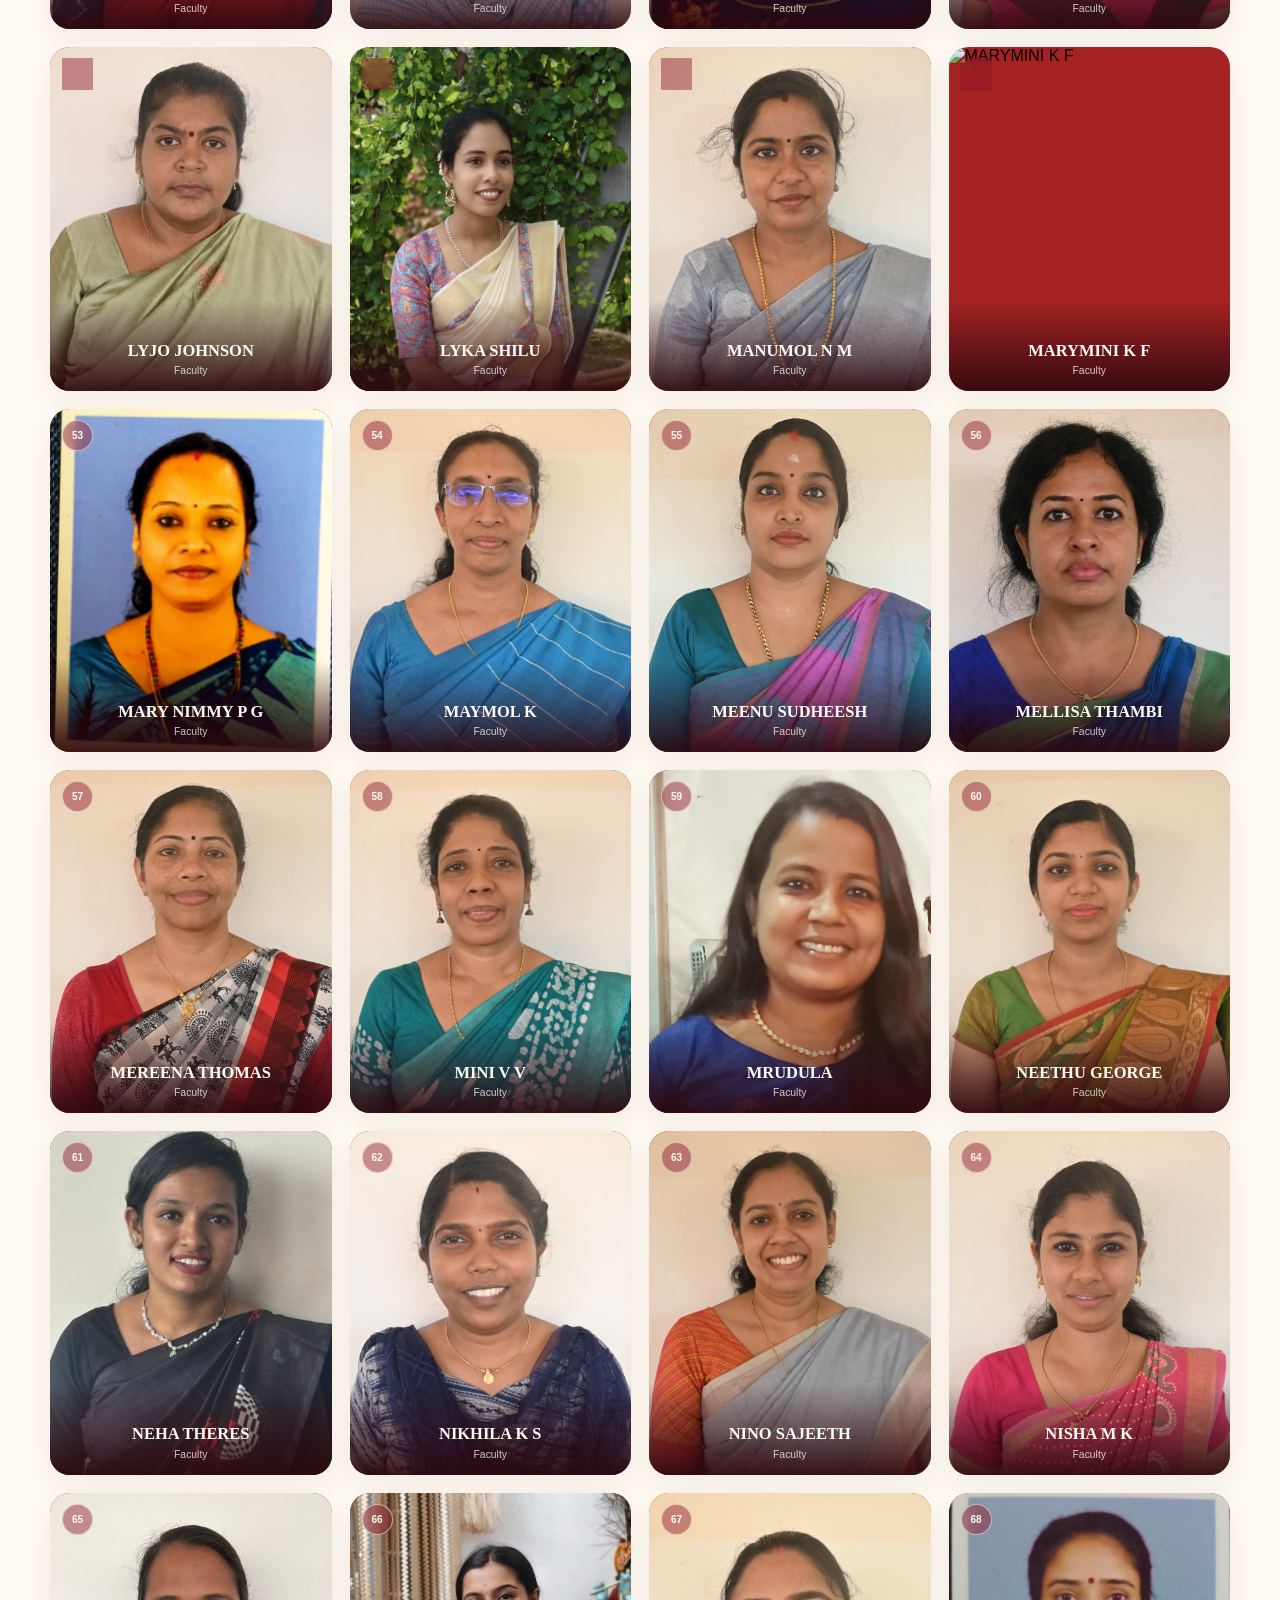
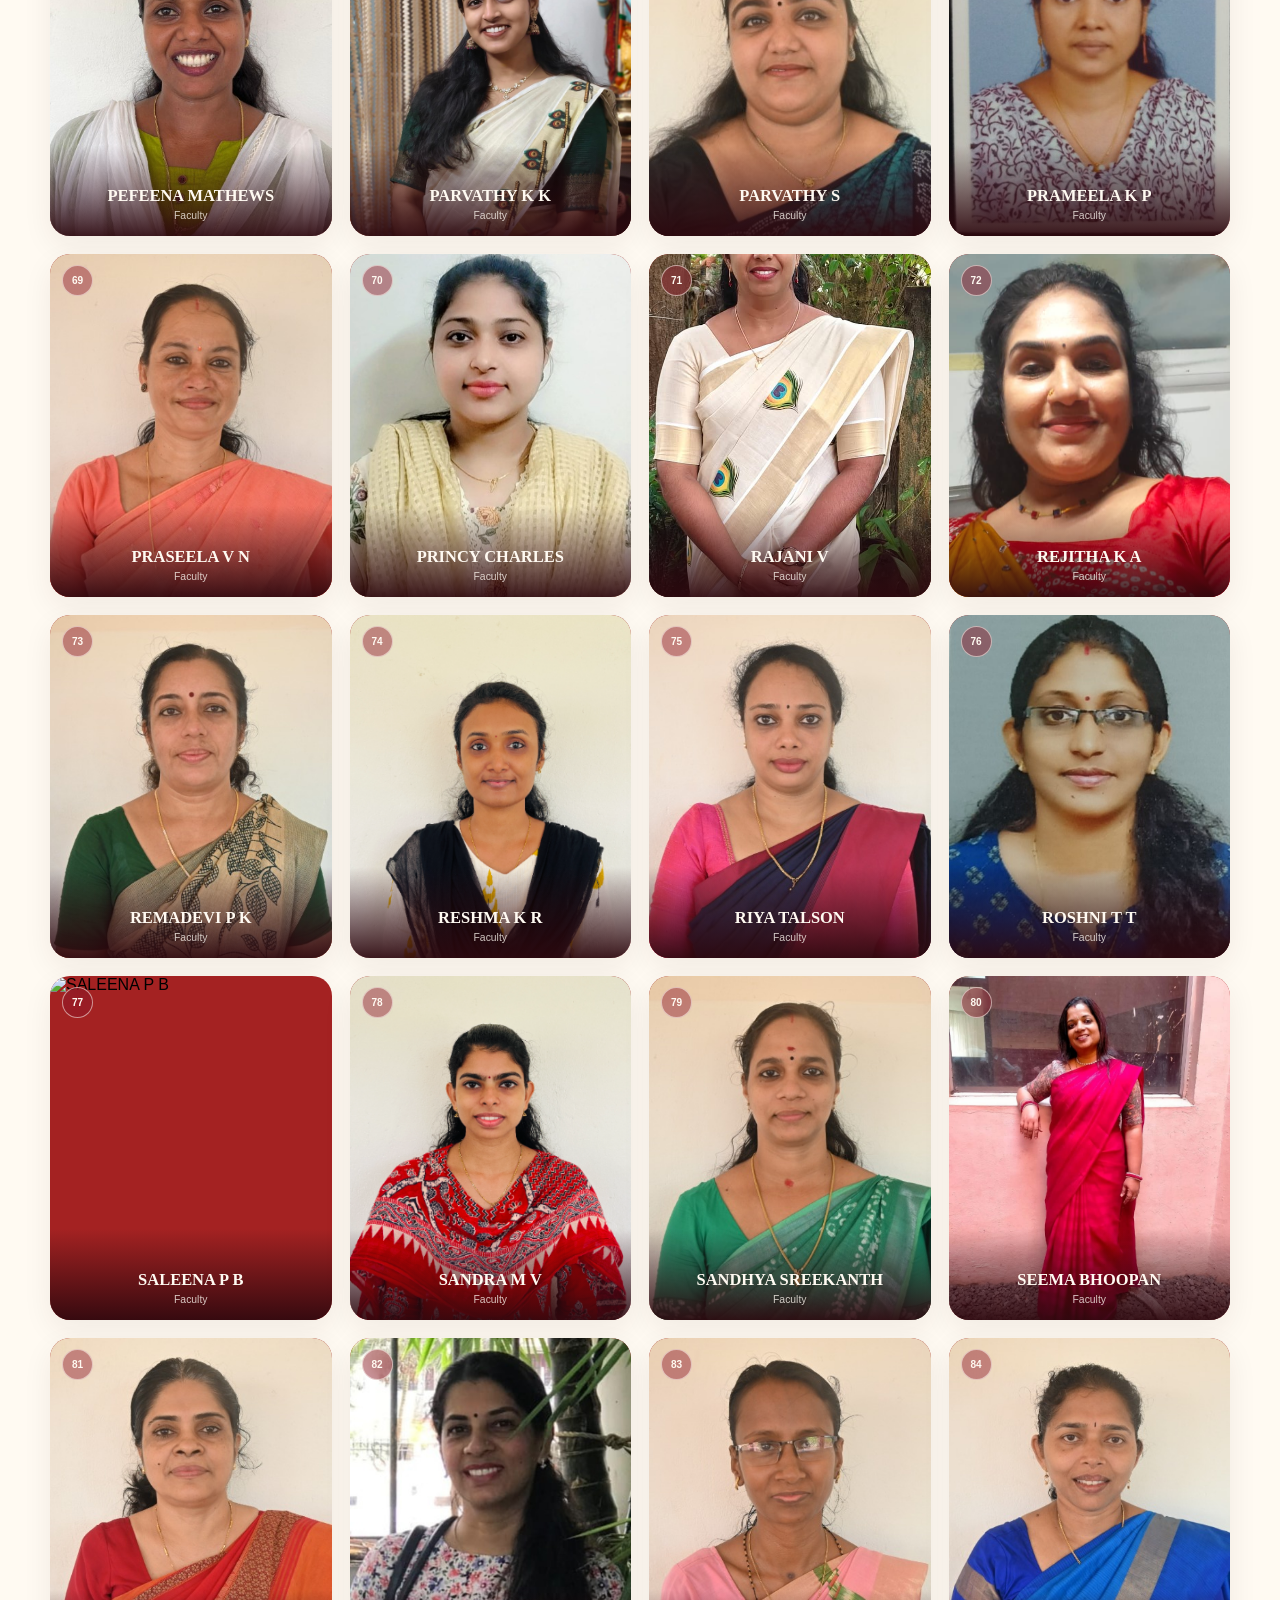
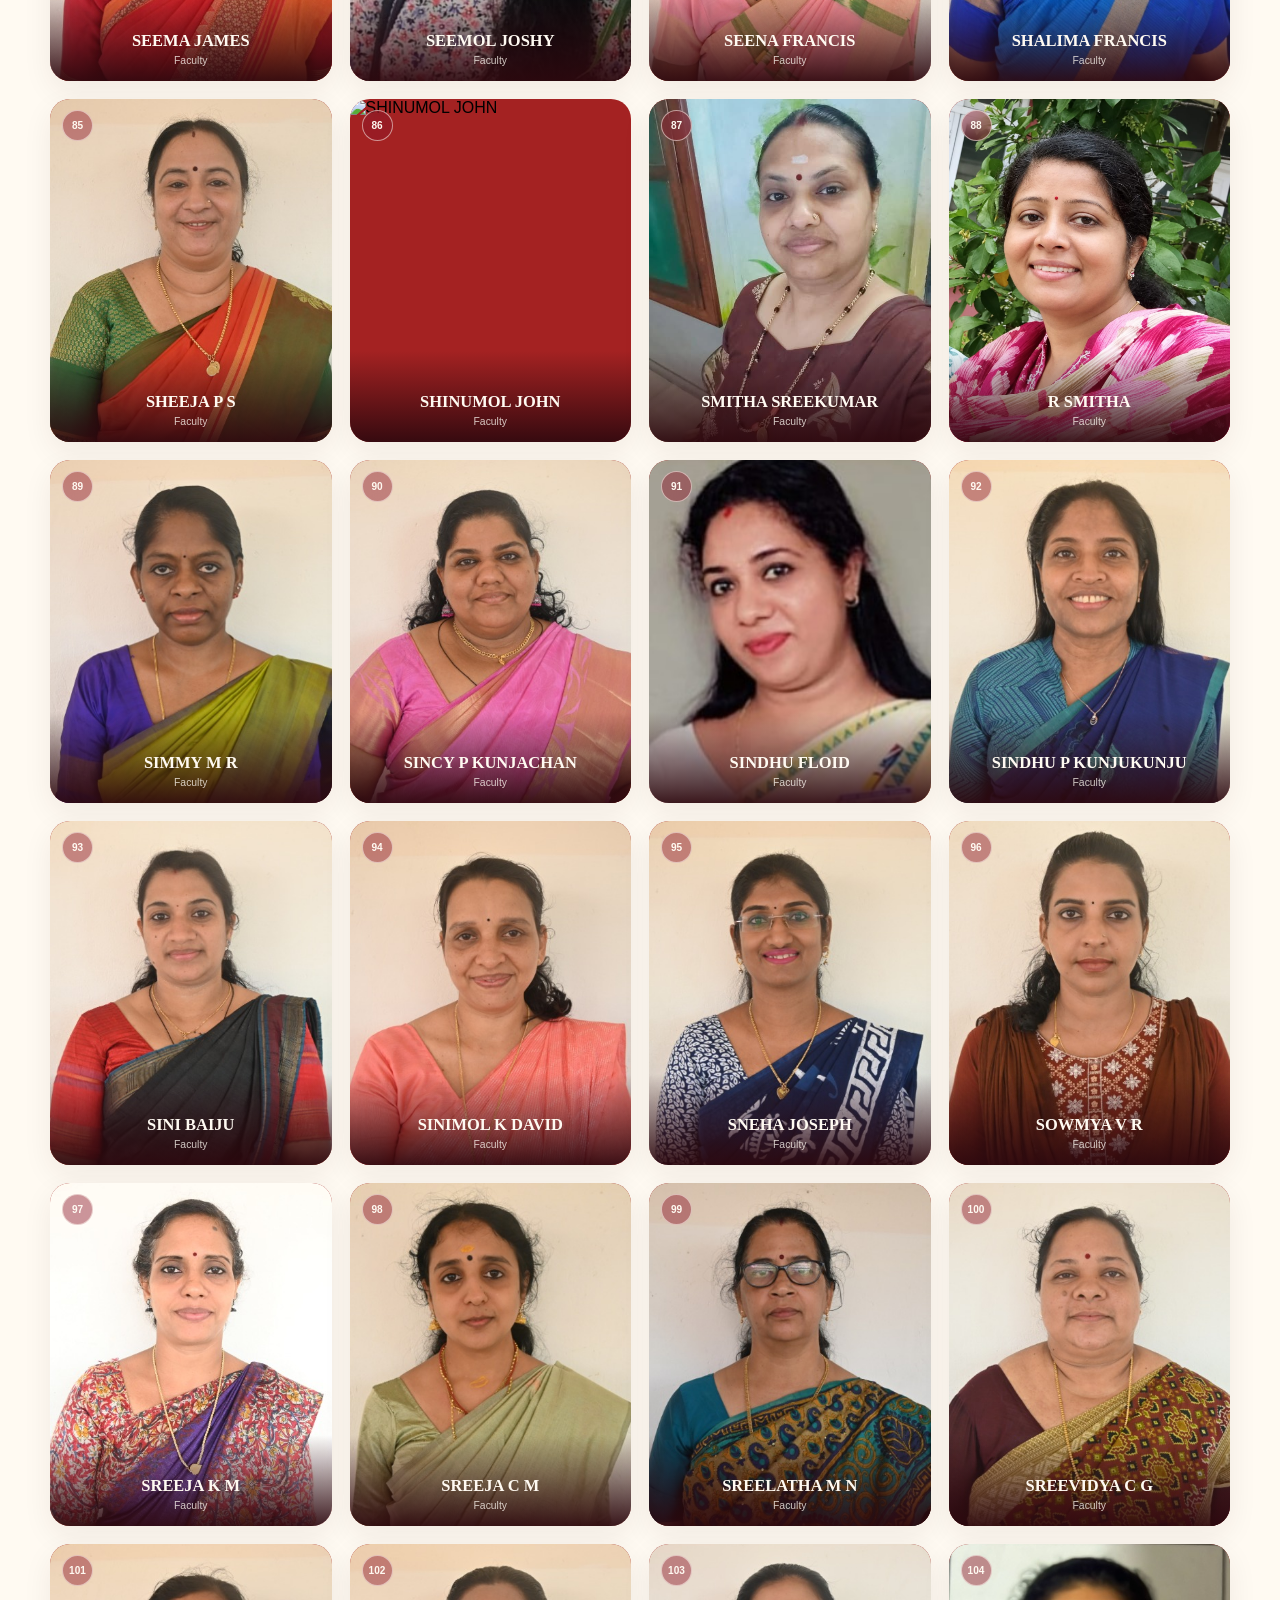
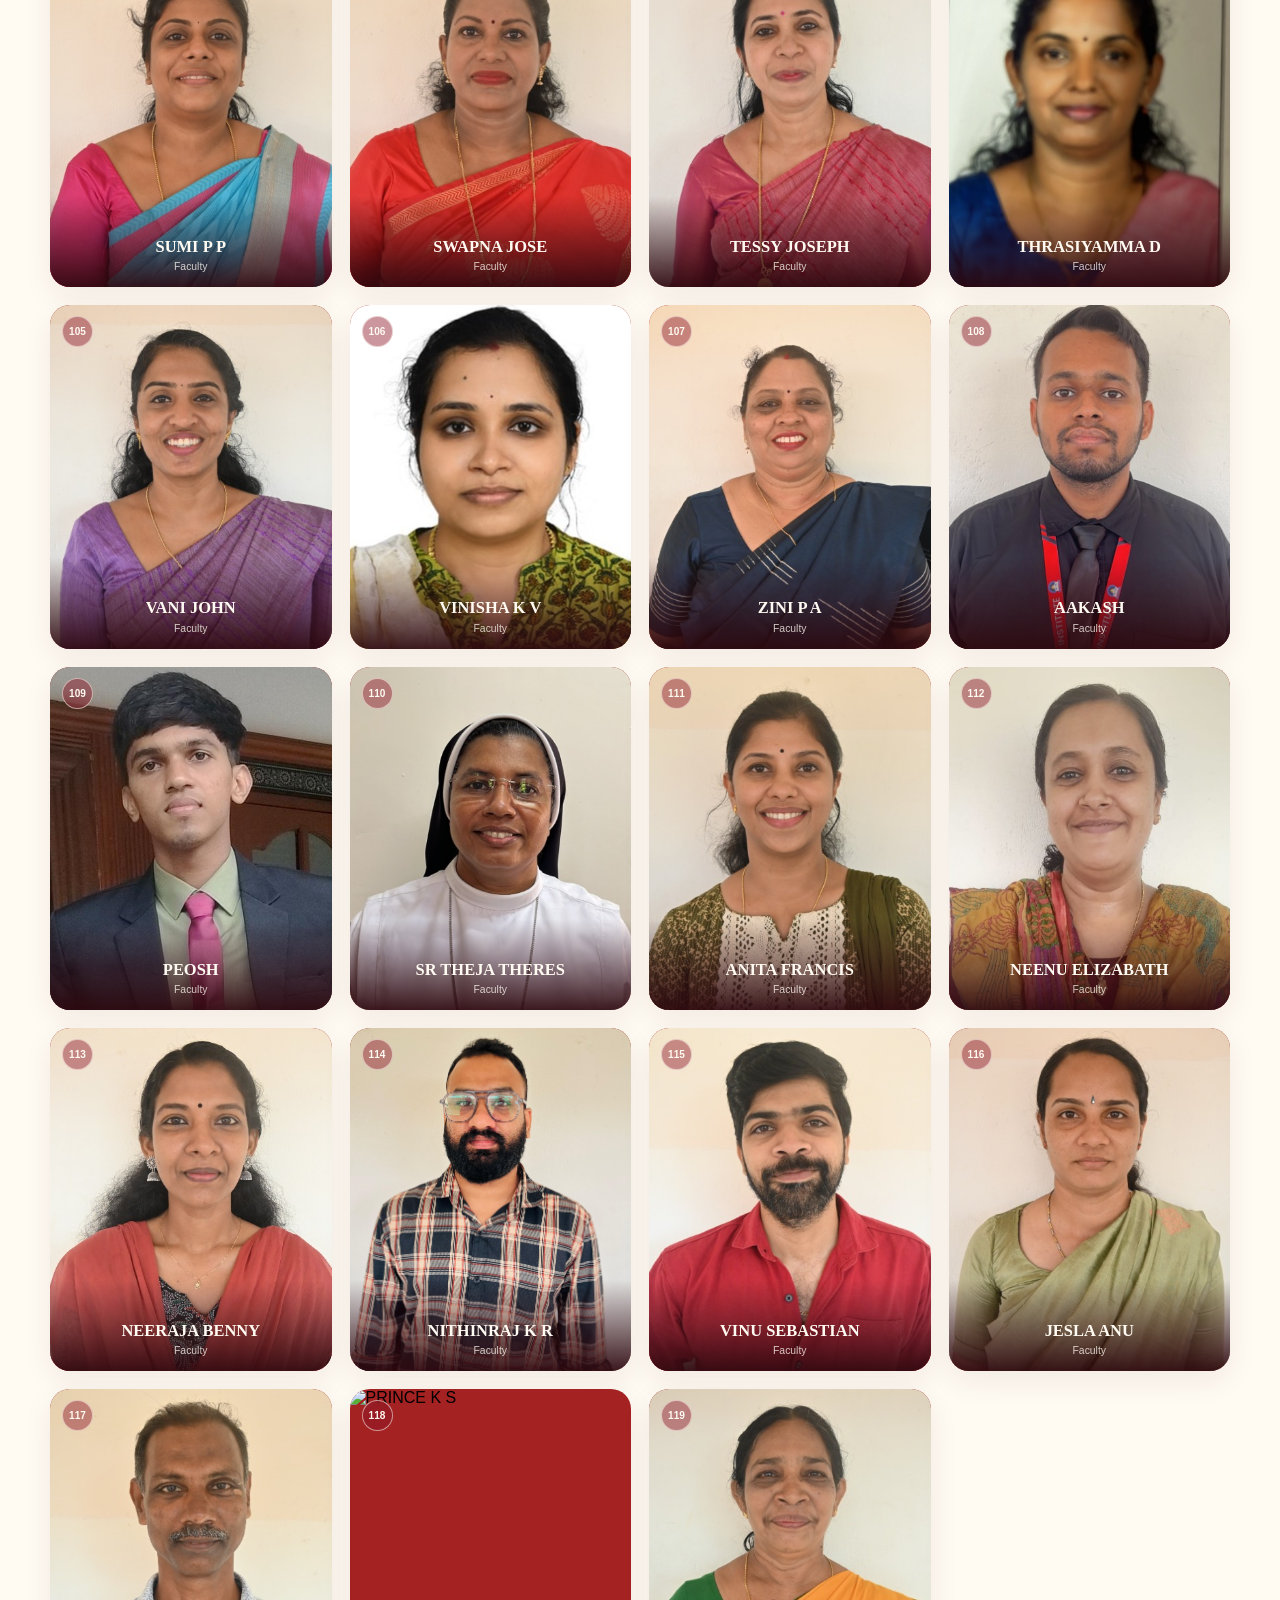
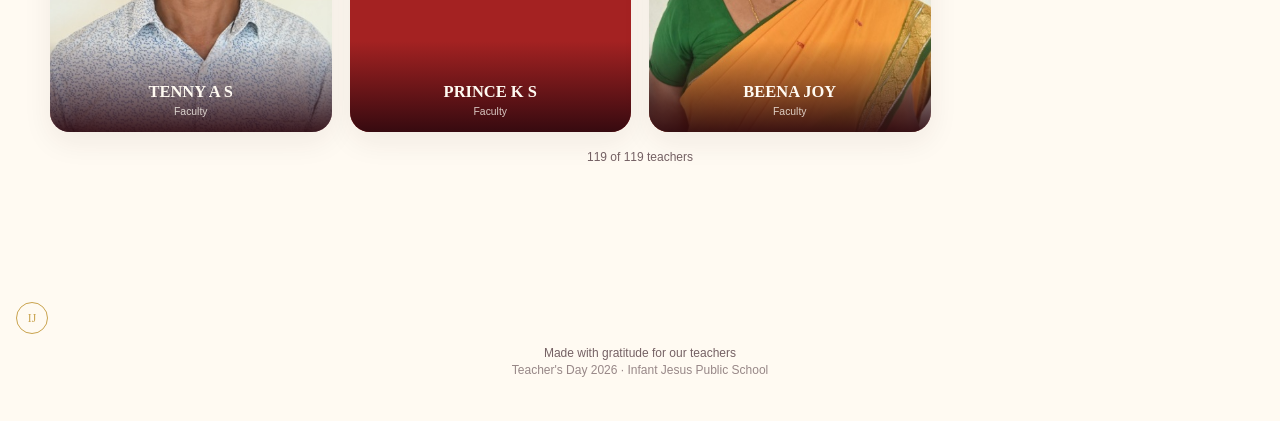
==== commit f96bac71: "Update teachers.html" ====
--- a/teachers.html
+++ b/teachers.html
@@ -228,7 +228,7 @@
         bio: " Thank you for your dedicated efforts in teaching us malayalam, helping us understand our language and culture and guiding us through literature with patience and enthusiasm." },
     { name: "PRINCY CHARLES", subject: "Faculty", photo: "PRINCY CHARLES.jpg.jpeg",
         bio: "Thank you for helping students learn, explore, and grow with every passing day. Your efforts truly matter." },
-    { name: "RAJANI V", subject: "Faculty", photo: "RAJANI.jpg.jpeg",
+    { name: "RAJANI V", subject: "Faculty", photo: "rajini.jpg.jpeg",
         bio: "Thank you for your engaging chemistry lessons that fostered our understanding of fundamental concepts and ignited a deeper appreciation for the molecular world." },
     { name: "REJITHA K A", subject: "Faculty", photo: "rejitha.jpg.jpeg",
         bio: "The future is shaped in classrooms by dedicated educators. Thank you for being an important part of that process." },
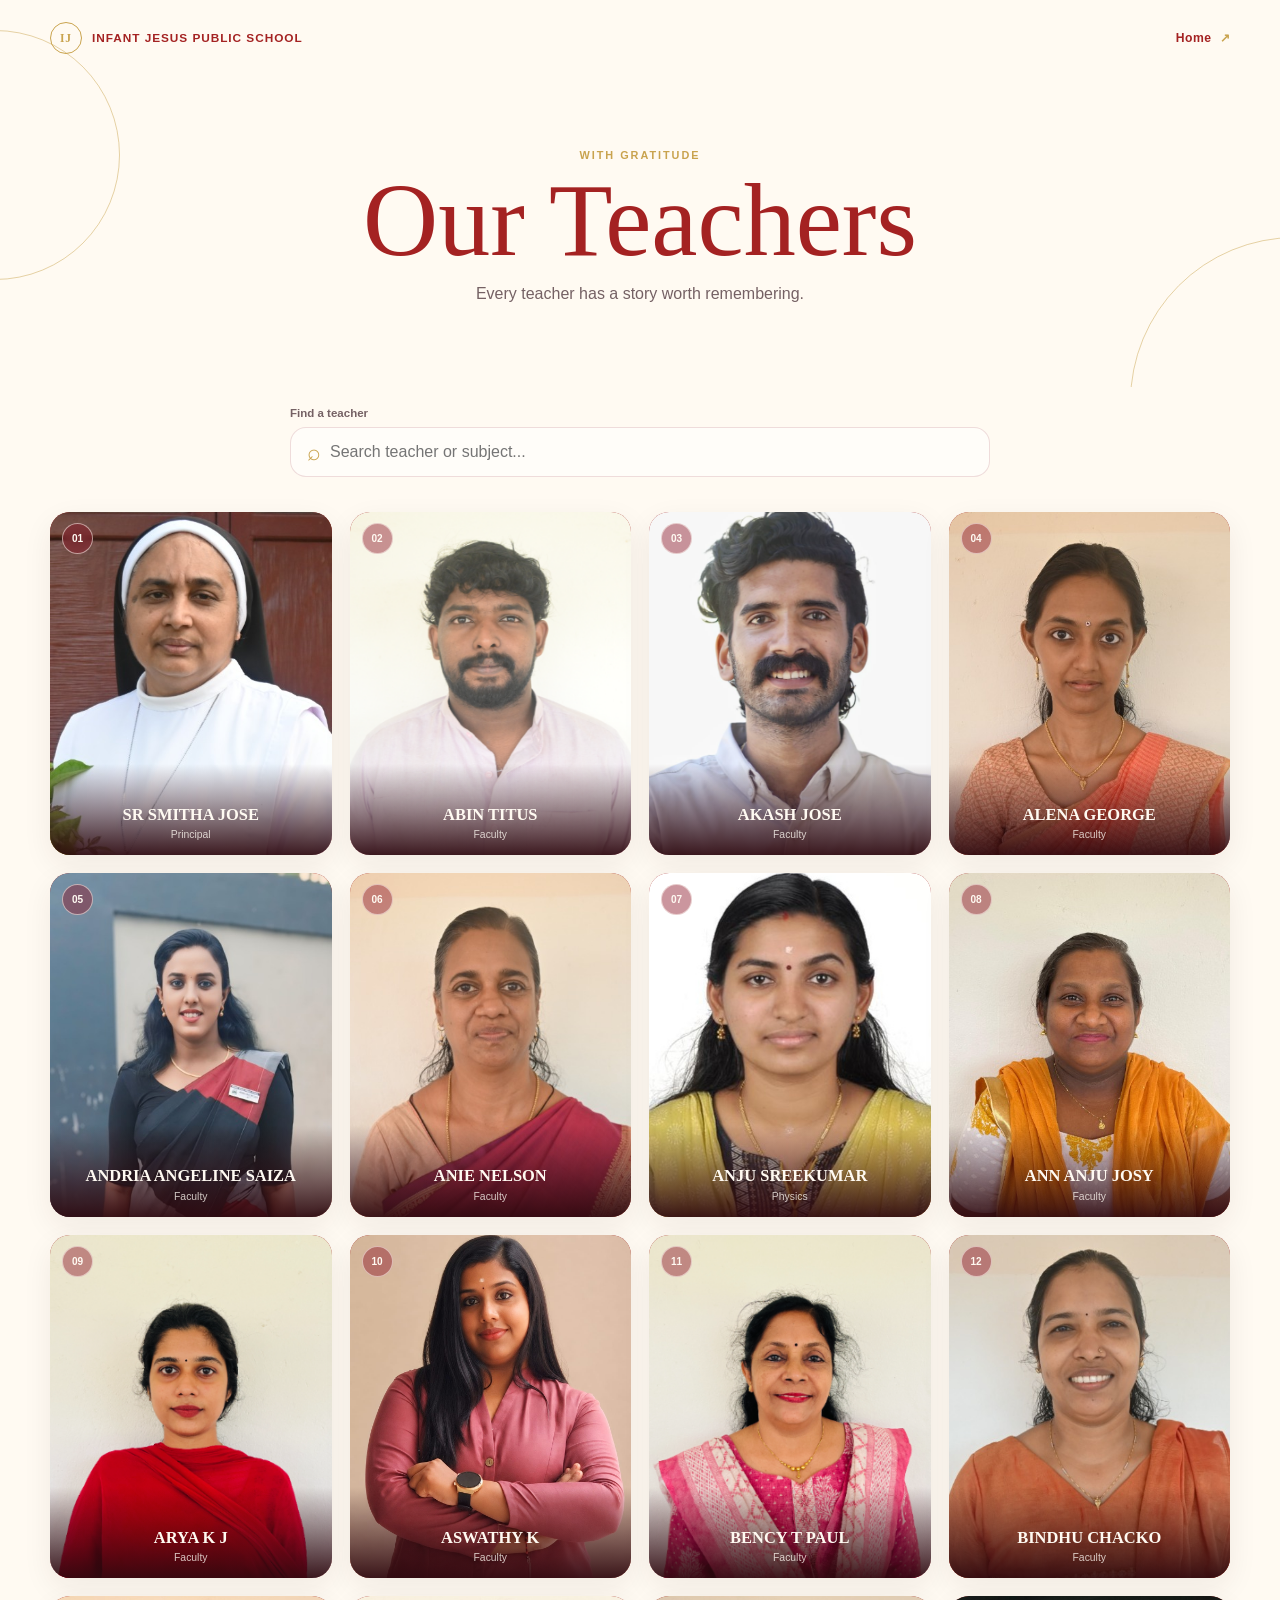
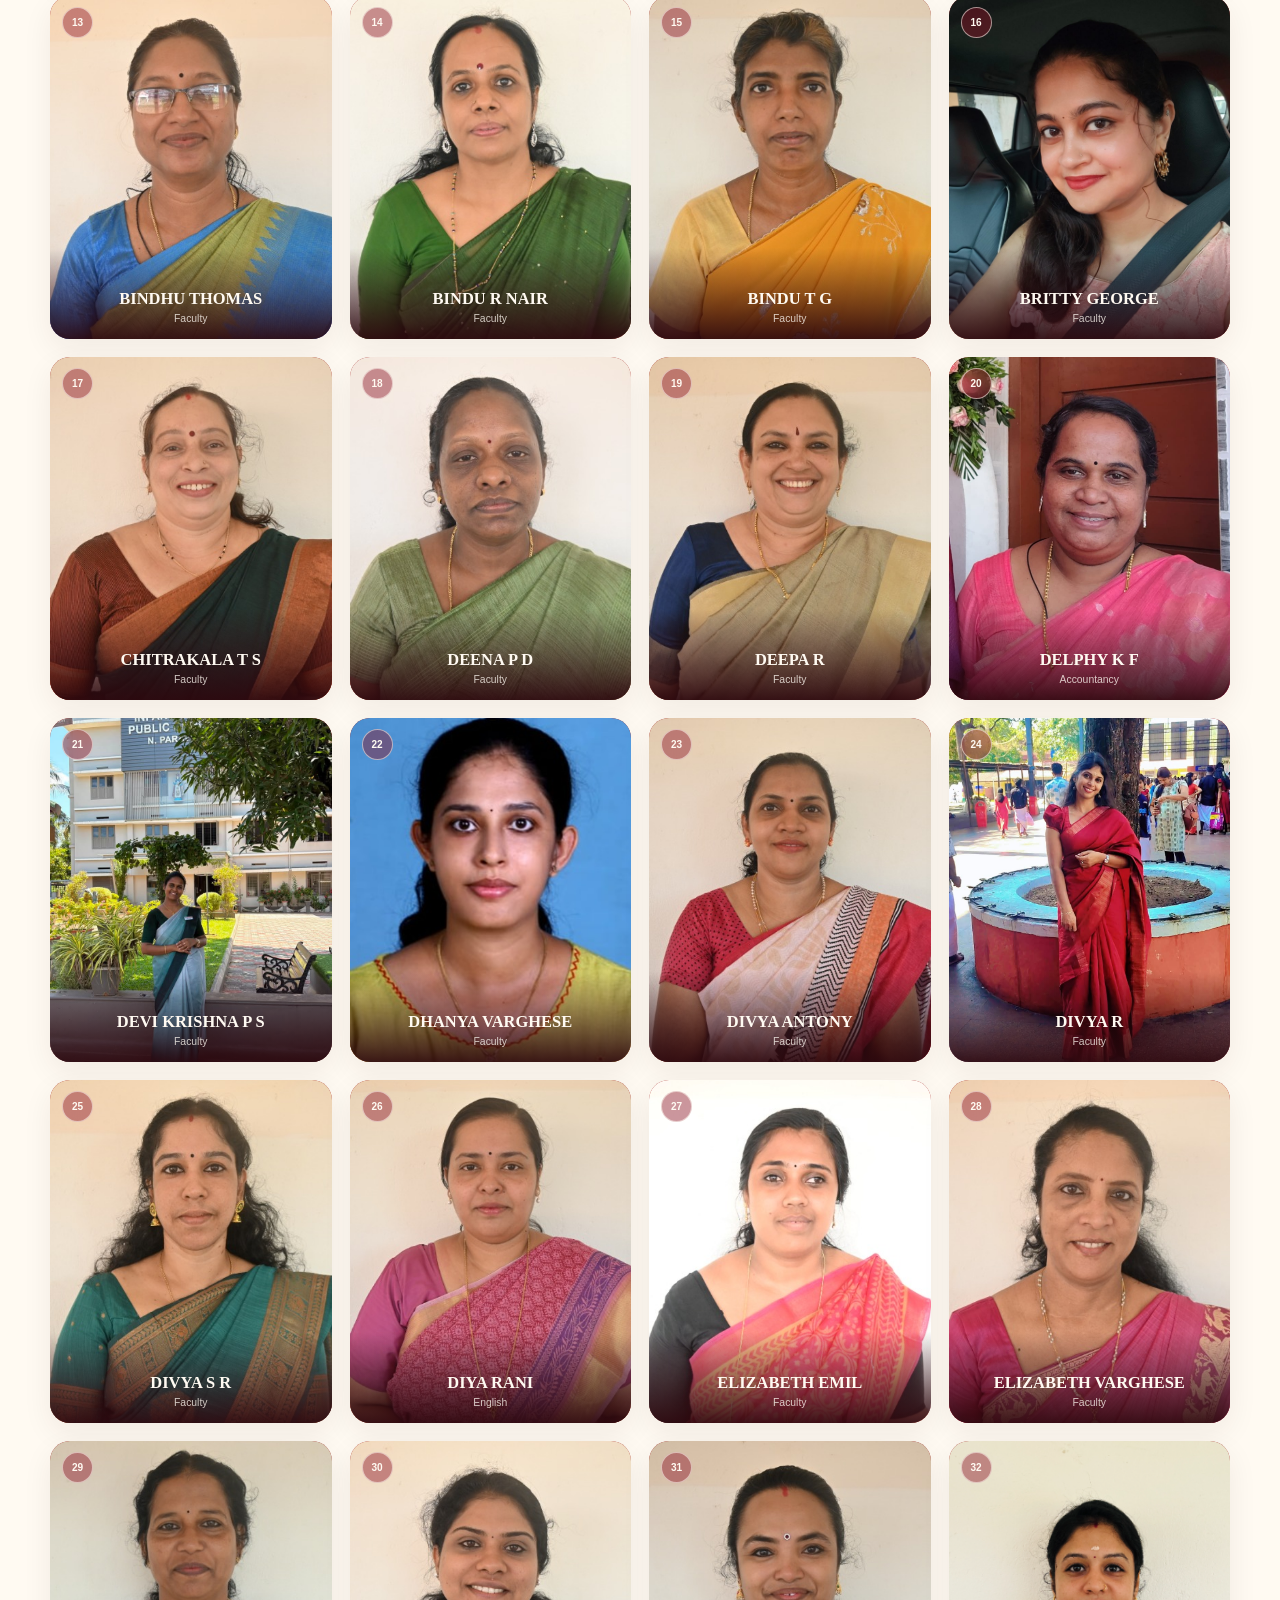
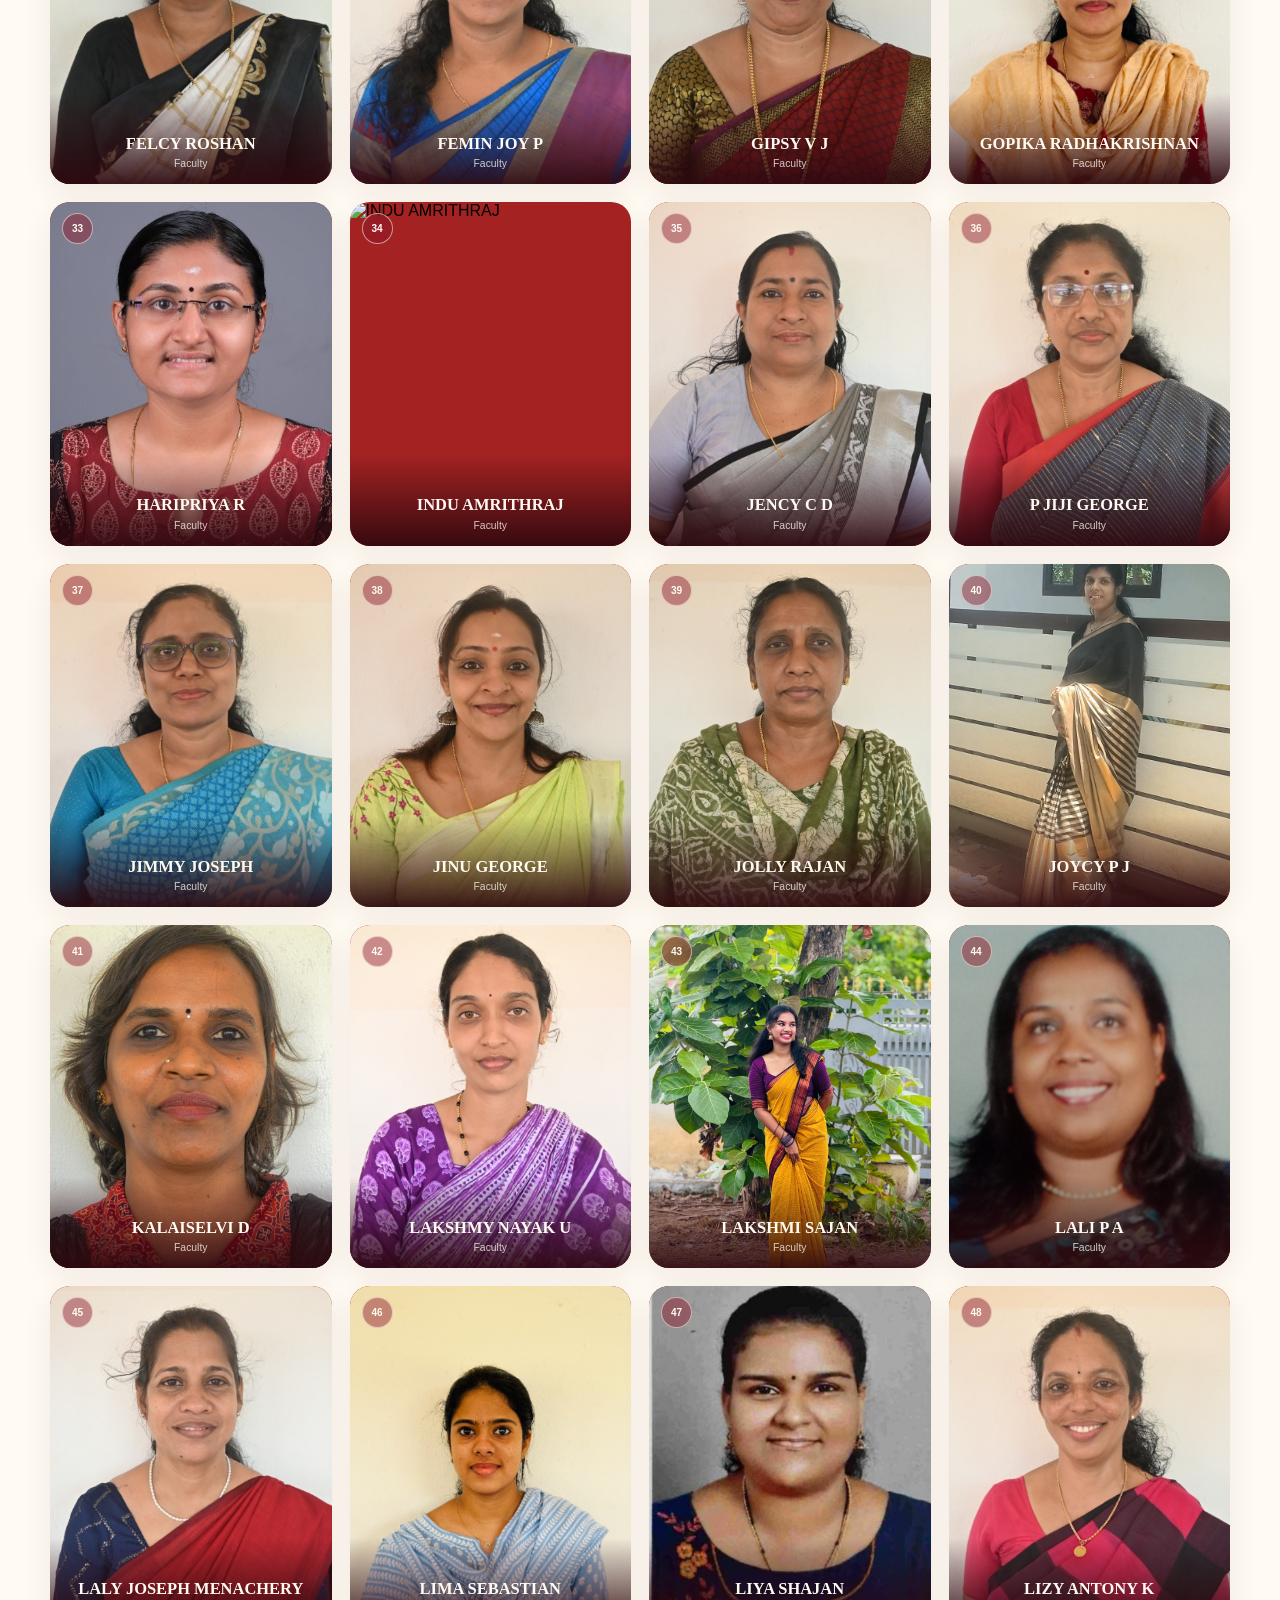
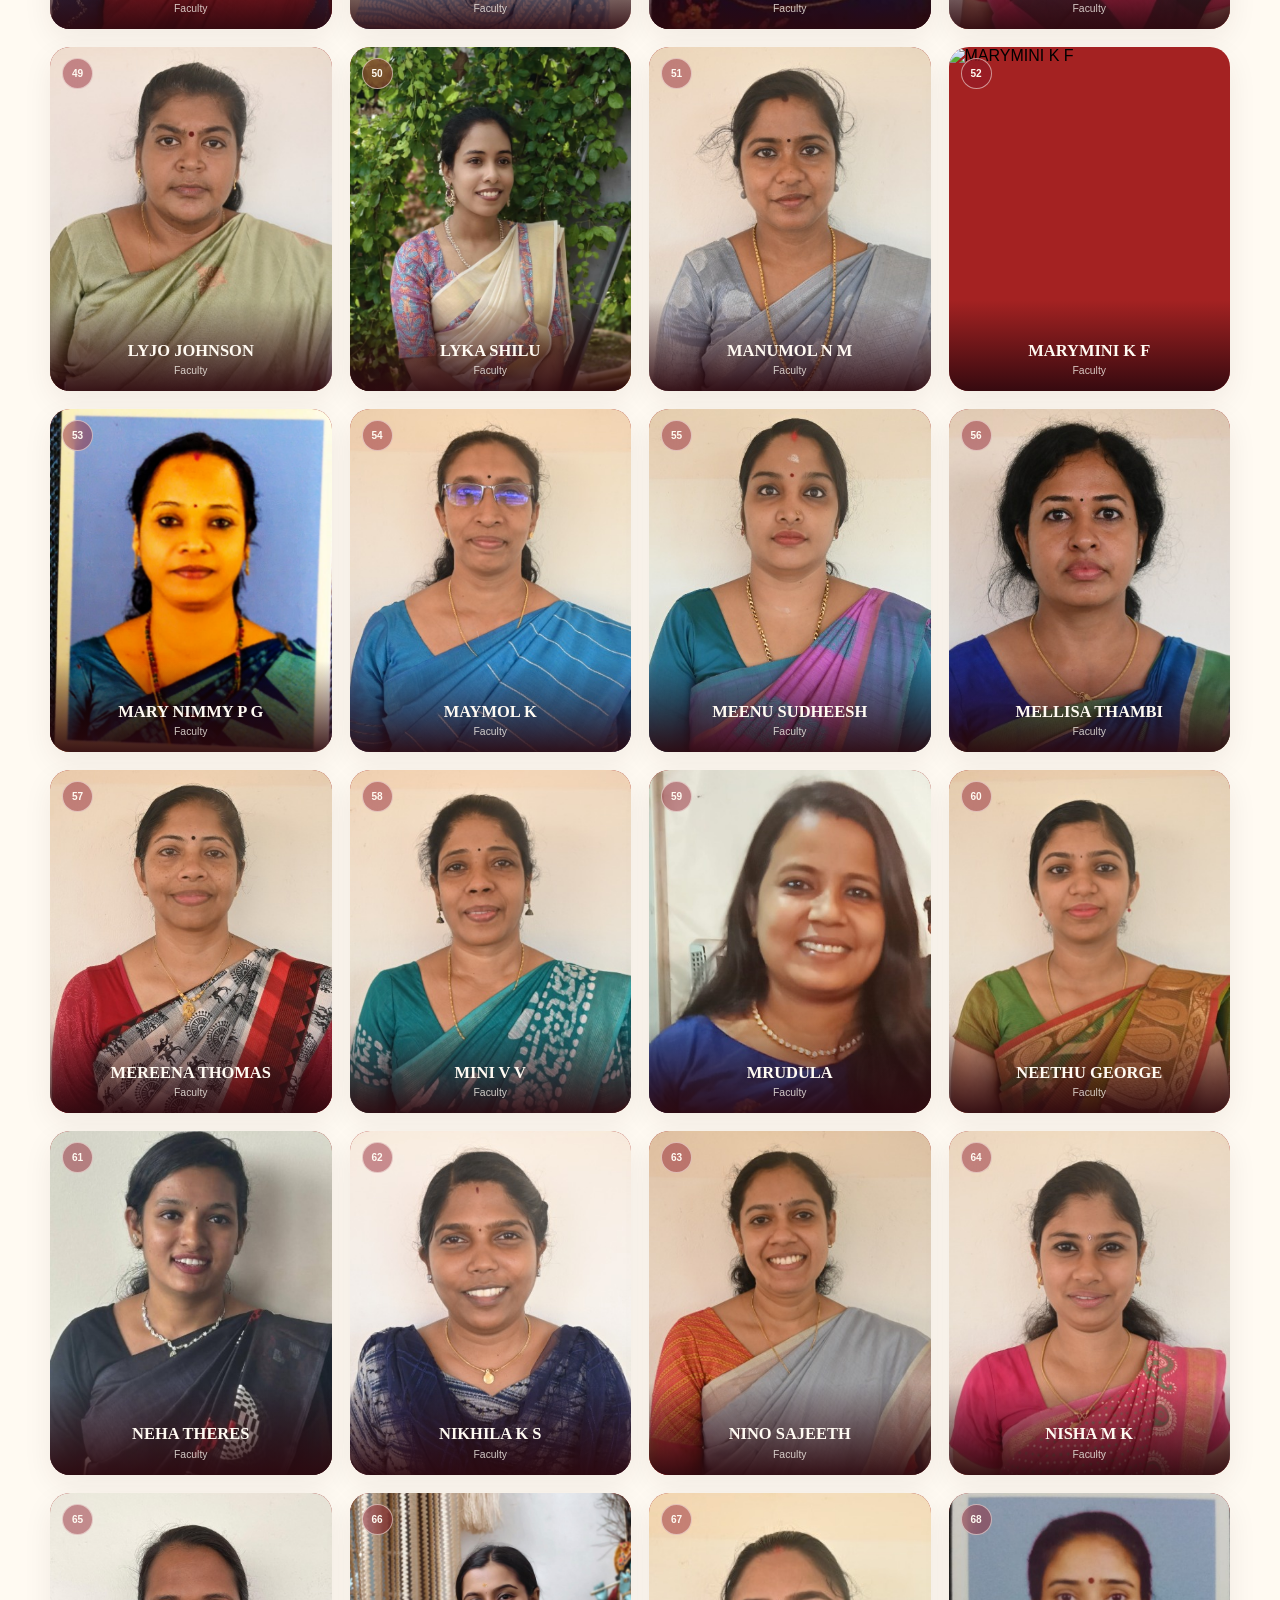
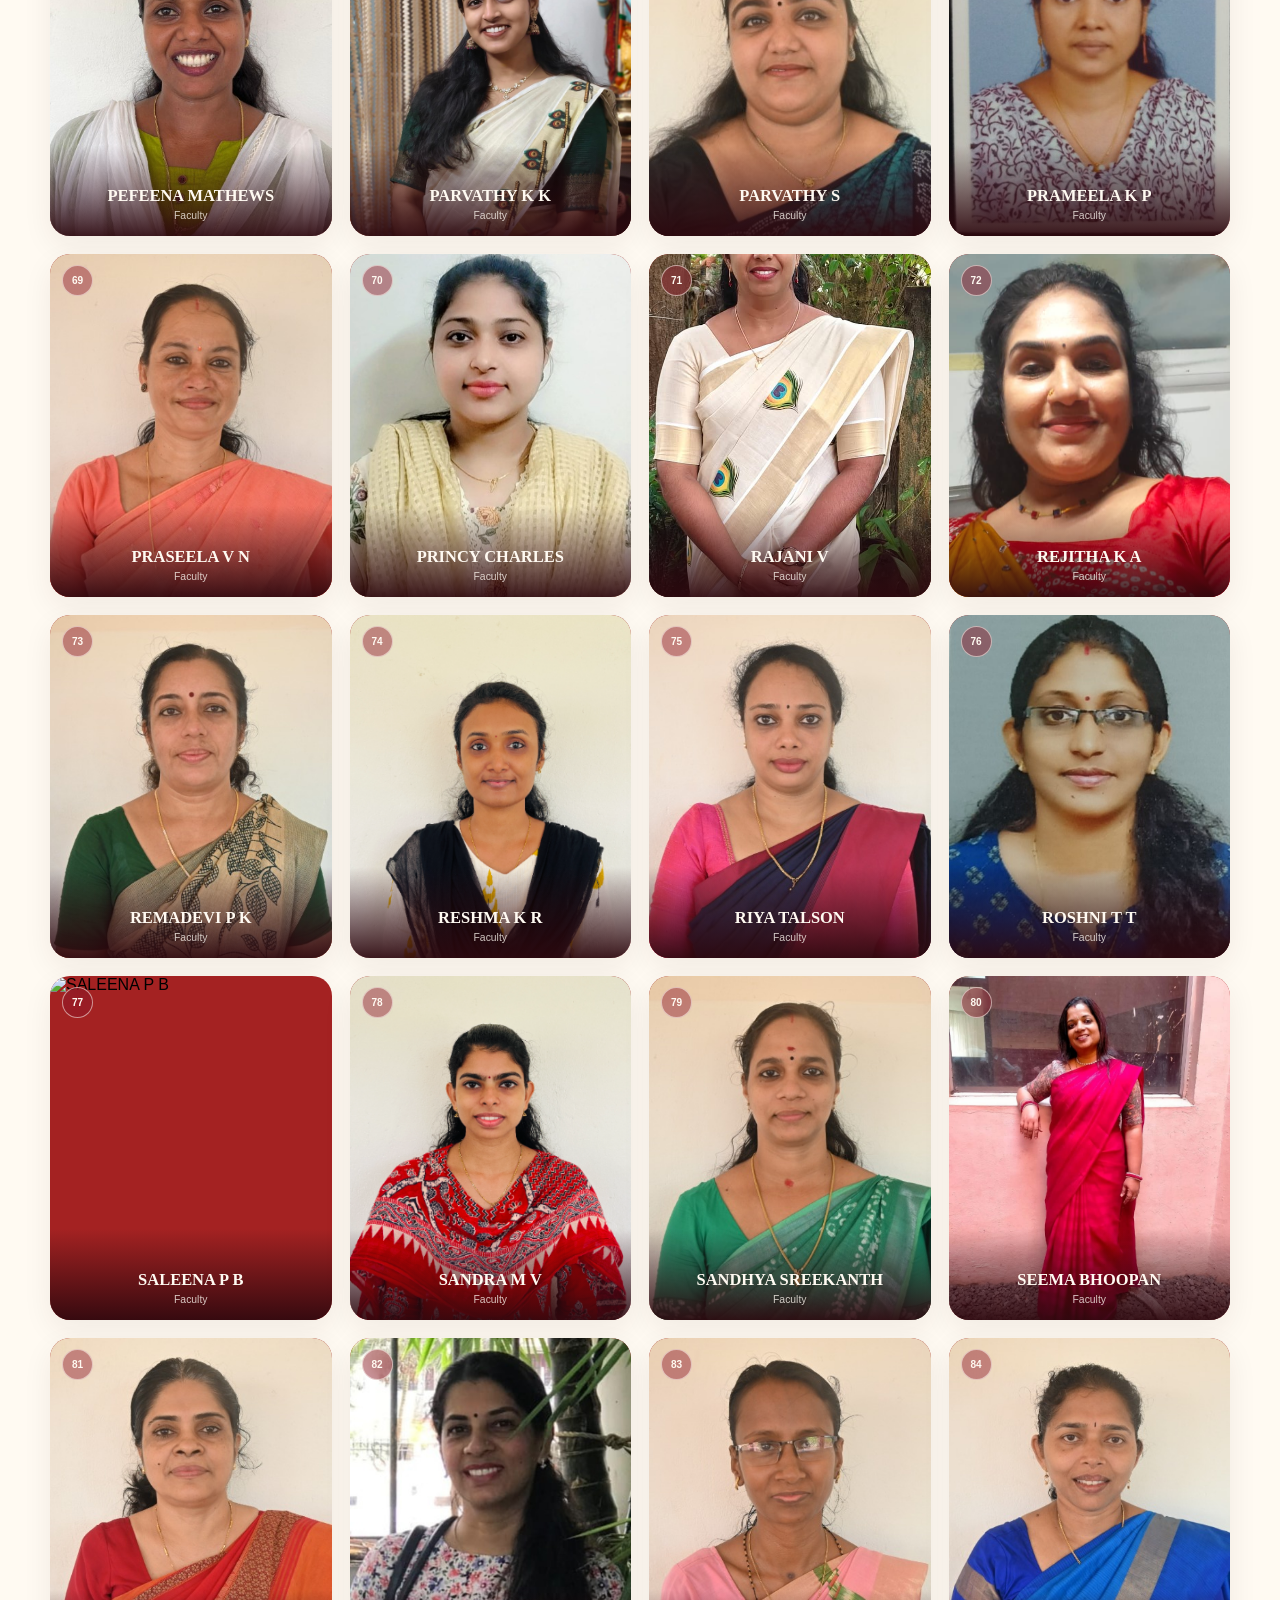
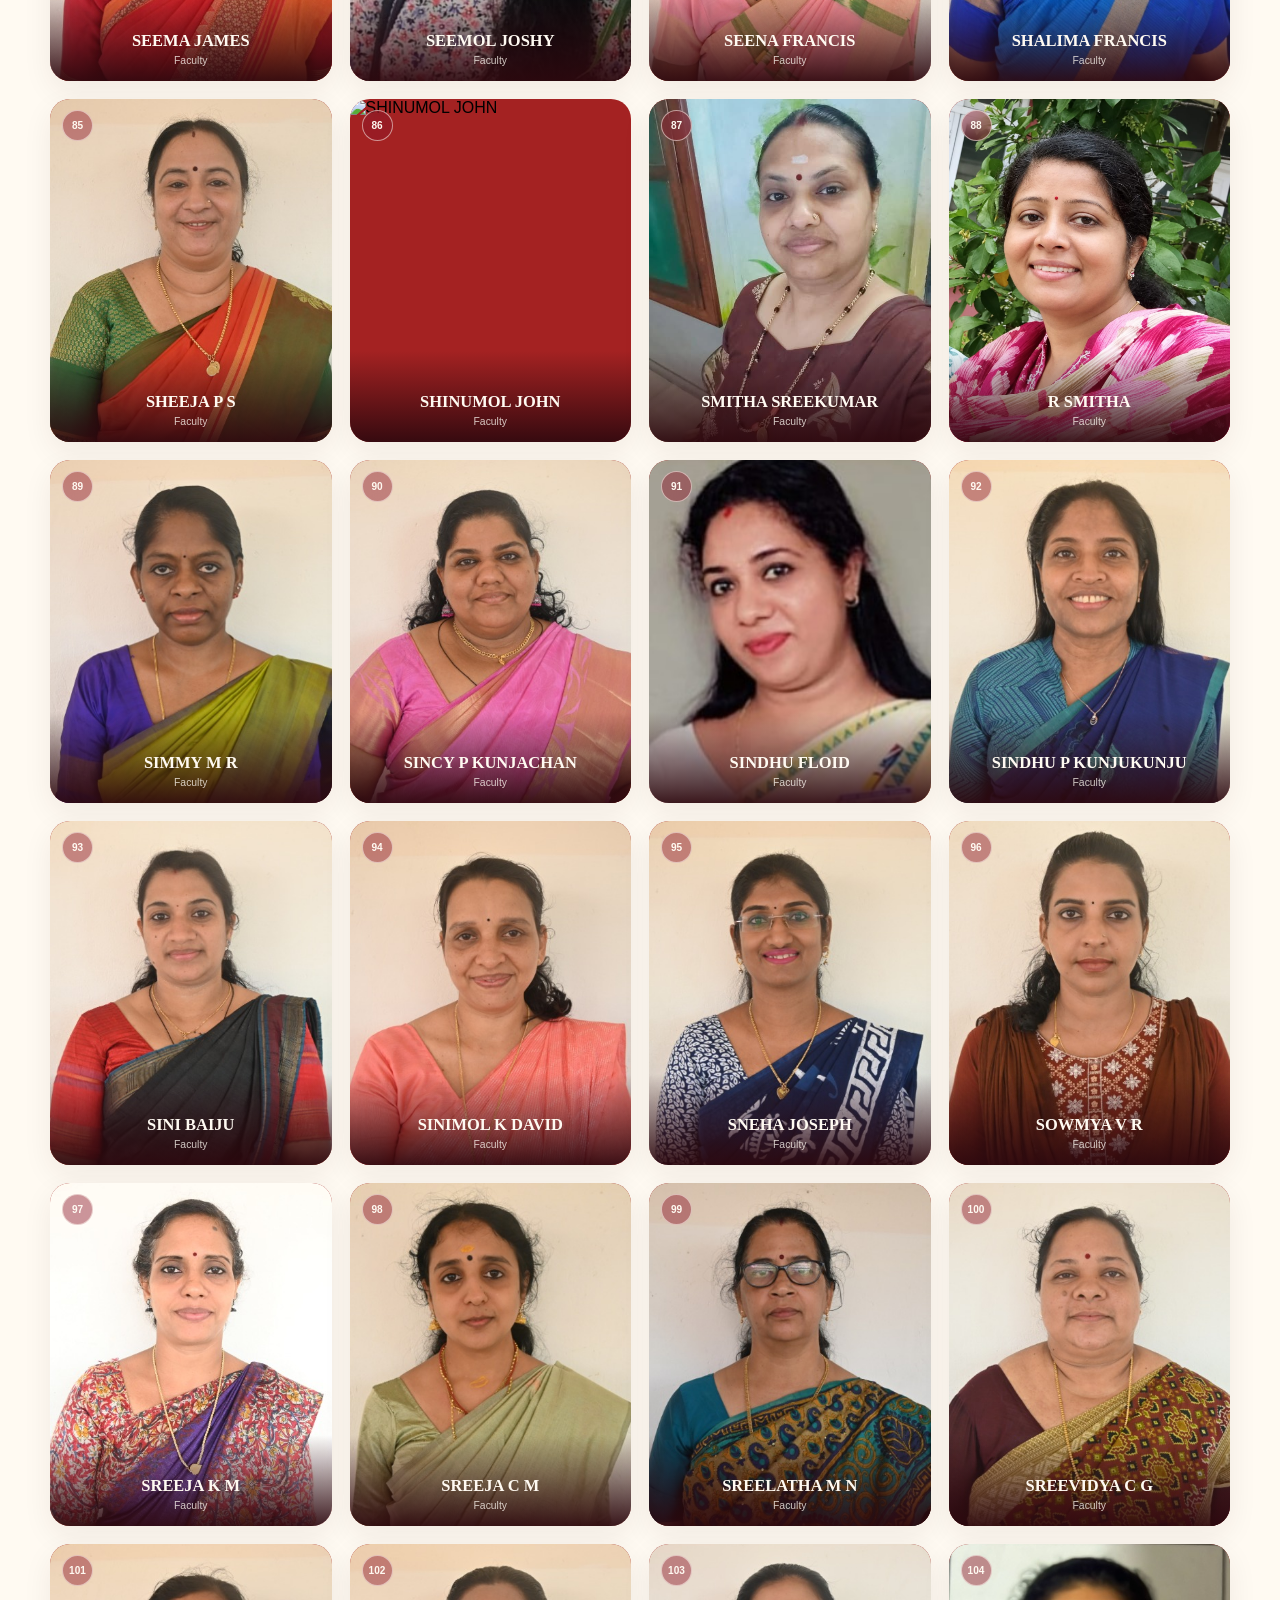
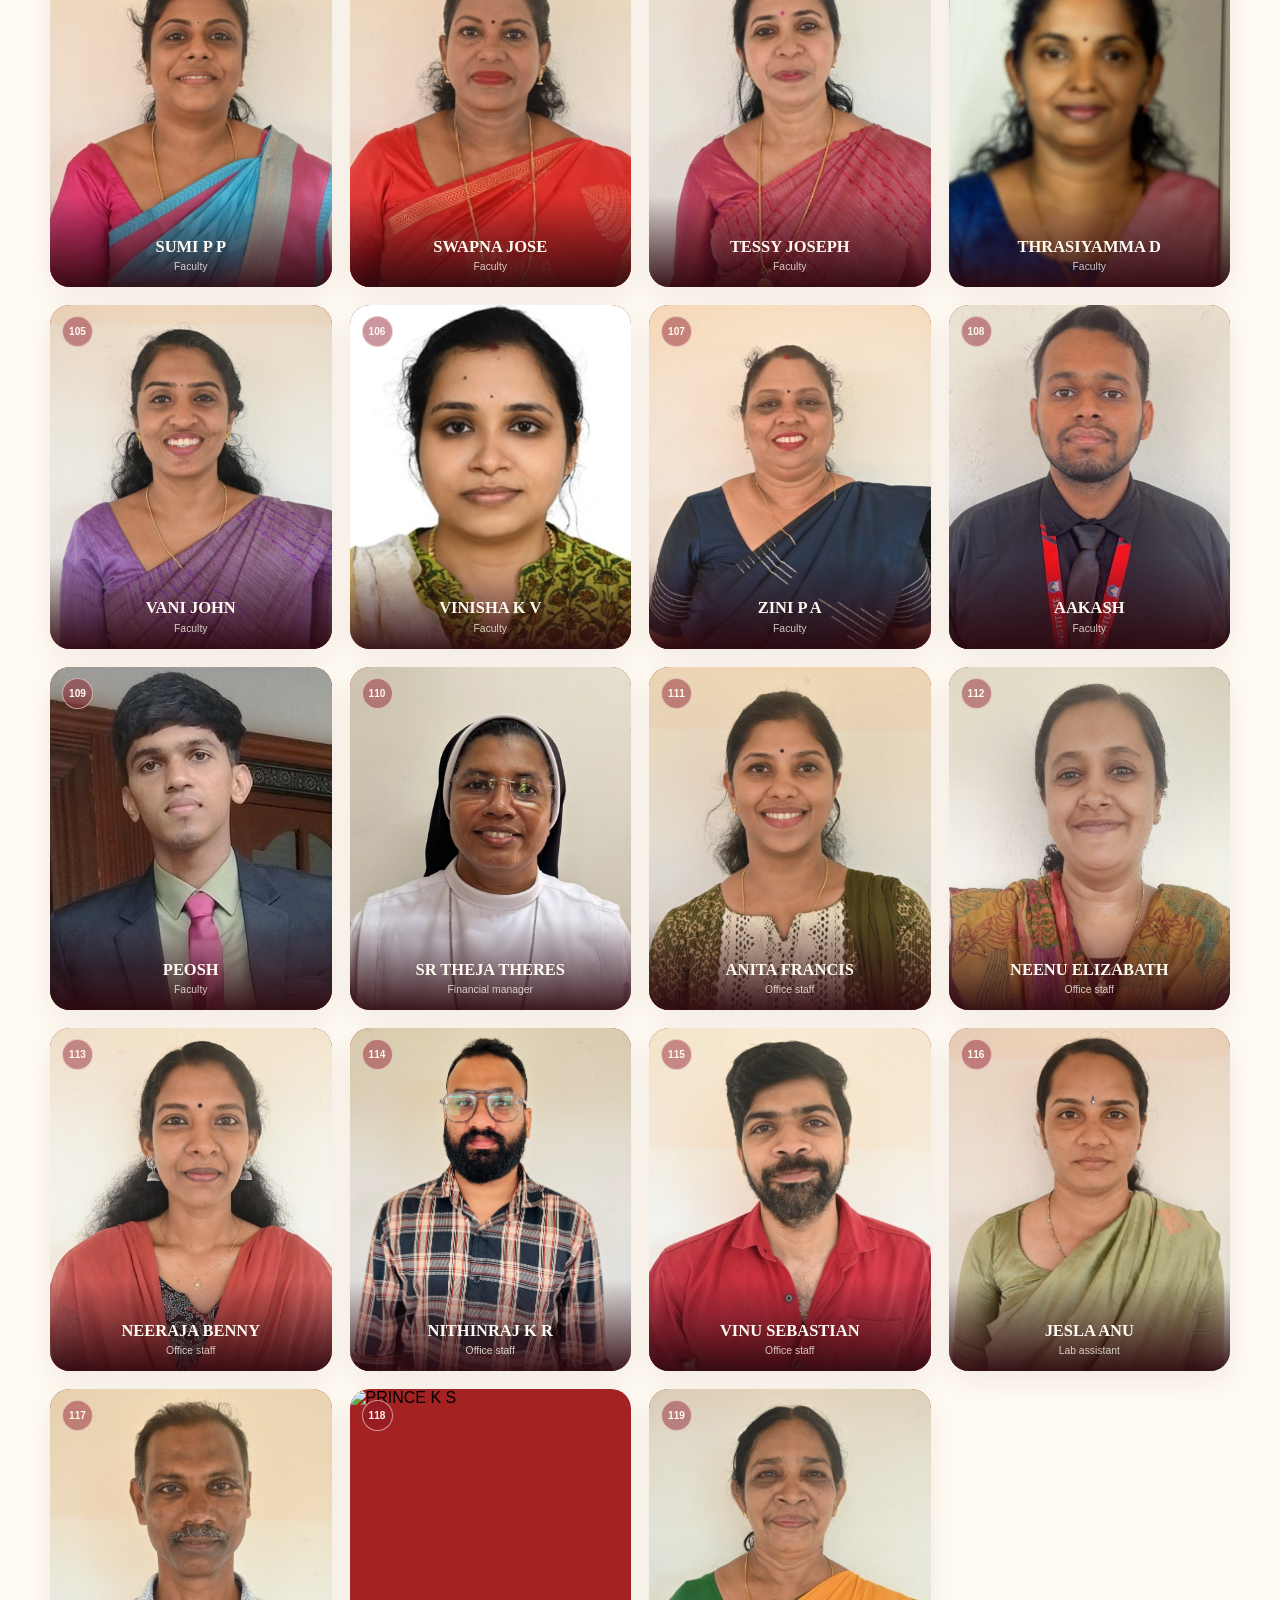
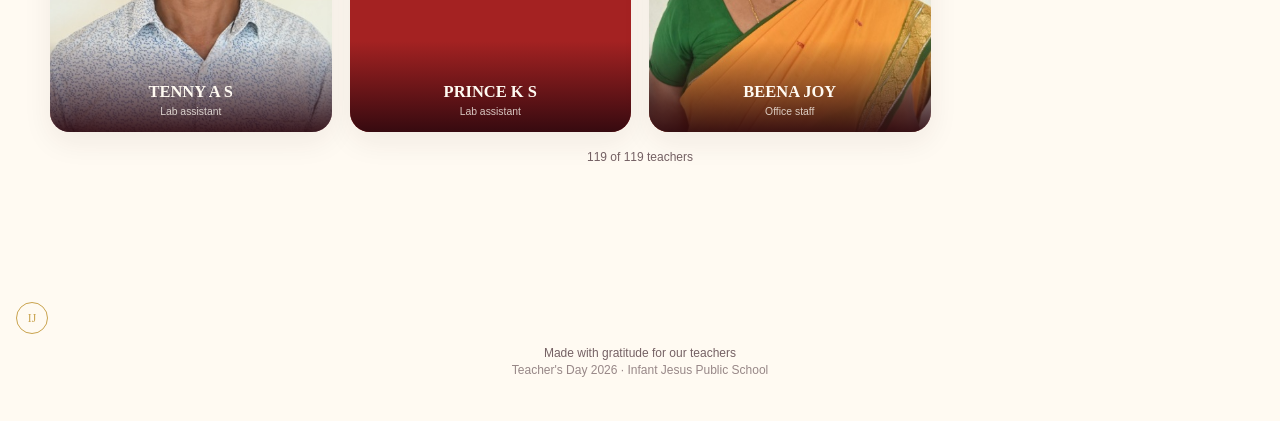
==== commit d6b6edb0: "Update teachers.html" ====
--- a/teachers.html
+++ b/teachers.html
@@ -306,25 +306,25 @@
         bio: "Thank you for helping us find our voice and helping us communicate fluently in English." },
     { name: "PEOSH", subject: "Faculty", photo: "peosh.jpg.jpeg",
         bio: "Thank you for helping us find our voice and helping us communicate fluently in English." },
-    { name: "SR THEJA THERES", subject: "Faculty", photo: "SR THEJA THERESE.jpg.jpeg",
+    { name: "SR THEJA THERES", subject: "Financial manager", photo: "SR THEJA THERESE.jpg.jpeg",
         bio: " Dear sr. Theja , thank you for being a pillar of support for us . Your loving care and humble personality inspires us a lot." },
-    { name: "ANITA FRANCIS", subject: "Faculty", photo: "ANITA FRANCIS.jpg.jpeg",
+    { name: "ANITA FRANCIS", subject: "Office staff", photo: "ANITA FRANCIS.jpg.jpeg",
         bio: "Thank you for being an essential part of the smooth functioning of our school. Your dedication and hard work behind the scenes are truly appreciated." },
-    { name: "NEENU ELIZABATH", subject: "Faculty", photo: "NEENU ELIZABATH.jpg.jpeg",
+    { name: "NEENU ELIZABATH", subject: "Office staff", photo: "NEENU ELIZABATH.jpg.jpeg",
         bio: "Every well-organised school has people working tirelessly behind the scenes. Thank you for your valuable contribution and constant support." },
-    { name: "NEERAJA BENNY", subject: "Faculty", photo: "NEERAJA BENNY.jpg.jpeg",
+    { name: "NEERAJA BENNY", subject: "Office staff", photo: "NEERAJA BENNY.jpg.jpeg",
         bio: "Your work may often happen away from the spotlight, but its importance is felt throughout the school. Thank you for everything you do." },
-    { name: "NITHINRAJ K R", subject: "Faculty", photo: "nithin.jpg.jpeg",
+    { name: "NITHINRAJ K R", subject: "Office staff", photo: "nithin.jpg.jpeg",
         bio: "Thank you for your patience, dedication, and the countless ways in which you help keep our school running smoothly." },
-    { name: "VINU SEBASTIAN", subject: "Faculty", photo: "VINU SEBASTIAN.jpg.jpeg",
+    { name: "VINU SEBASTIAN", subject: "Office staff", photo: "VINU SEBASTIAN.jpg.jpeg",
         bio: "Behind every successful school day lies the effort of dedicated individuals like you. Thank you for being such an important part of our school family." },
-    { name: "JESLA ANU", subject: "Faculty", photo: "JESLA ANU.jpg.jpeg",
+    { name: "JESLA ANU", subject: "Lab assistant", photo: "JESLA ANU.jpg.jpeg",
         bio: "Thank you for being an important part of every experiment, discovery, and learning experience in the chemistry laboratory. Your support and dedication help make science come alive beyond the pages of a textbook." },
-    { name: "TENNY A S", subject: "Faculty", photo: "TENNY A.S.jpg.jpeg",
+    { name: "TENNY A S", subject: "Lab assistant", photo: "TENNY A.S.jpg.jpeg",
         bio: " Your support plays an important role in making practical learning possible and ensuring that every school day runs smoothly. Thank you for your hard work and valuable contribution to our school community." },
-    { name: "PRINCE K S", subject: "Faculty", photo: " ",
+    { name: "PRINCE K S", subject: "Lab assistant", photo: " ",
         bio: " Whether behind the scenes or helping students and teachers throughout the day, your dedication never goes unnoticed. Thank you for being such a dependable and valued part of our school family." },
-    { name: "BEENA JOY", subject: "Faculty", photo: "BEENA.jpg.jpeg",
+    { name: "BEENA JOY", subject: "Office staff", photo: "BEENA.jpg.jpeg",
         bio: "Dear Beena aunty , Thank you for always being a dependable and supportive presence in our school. Your dedication is sincerely appreciated." }
     ];
 
